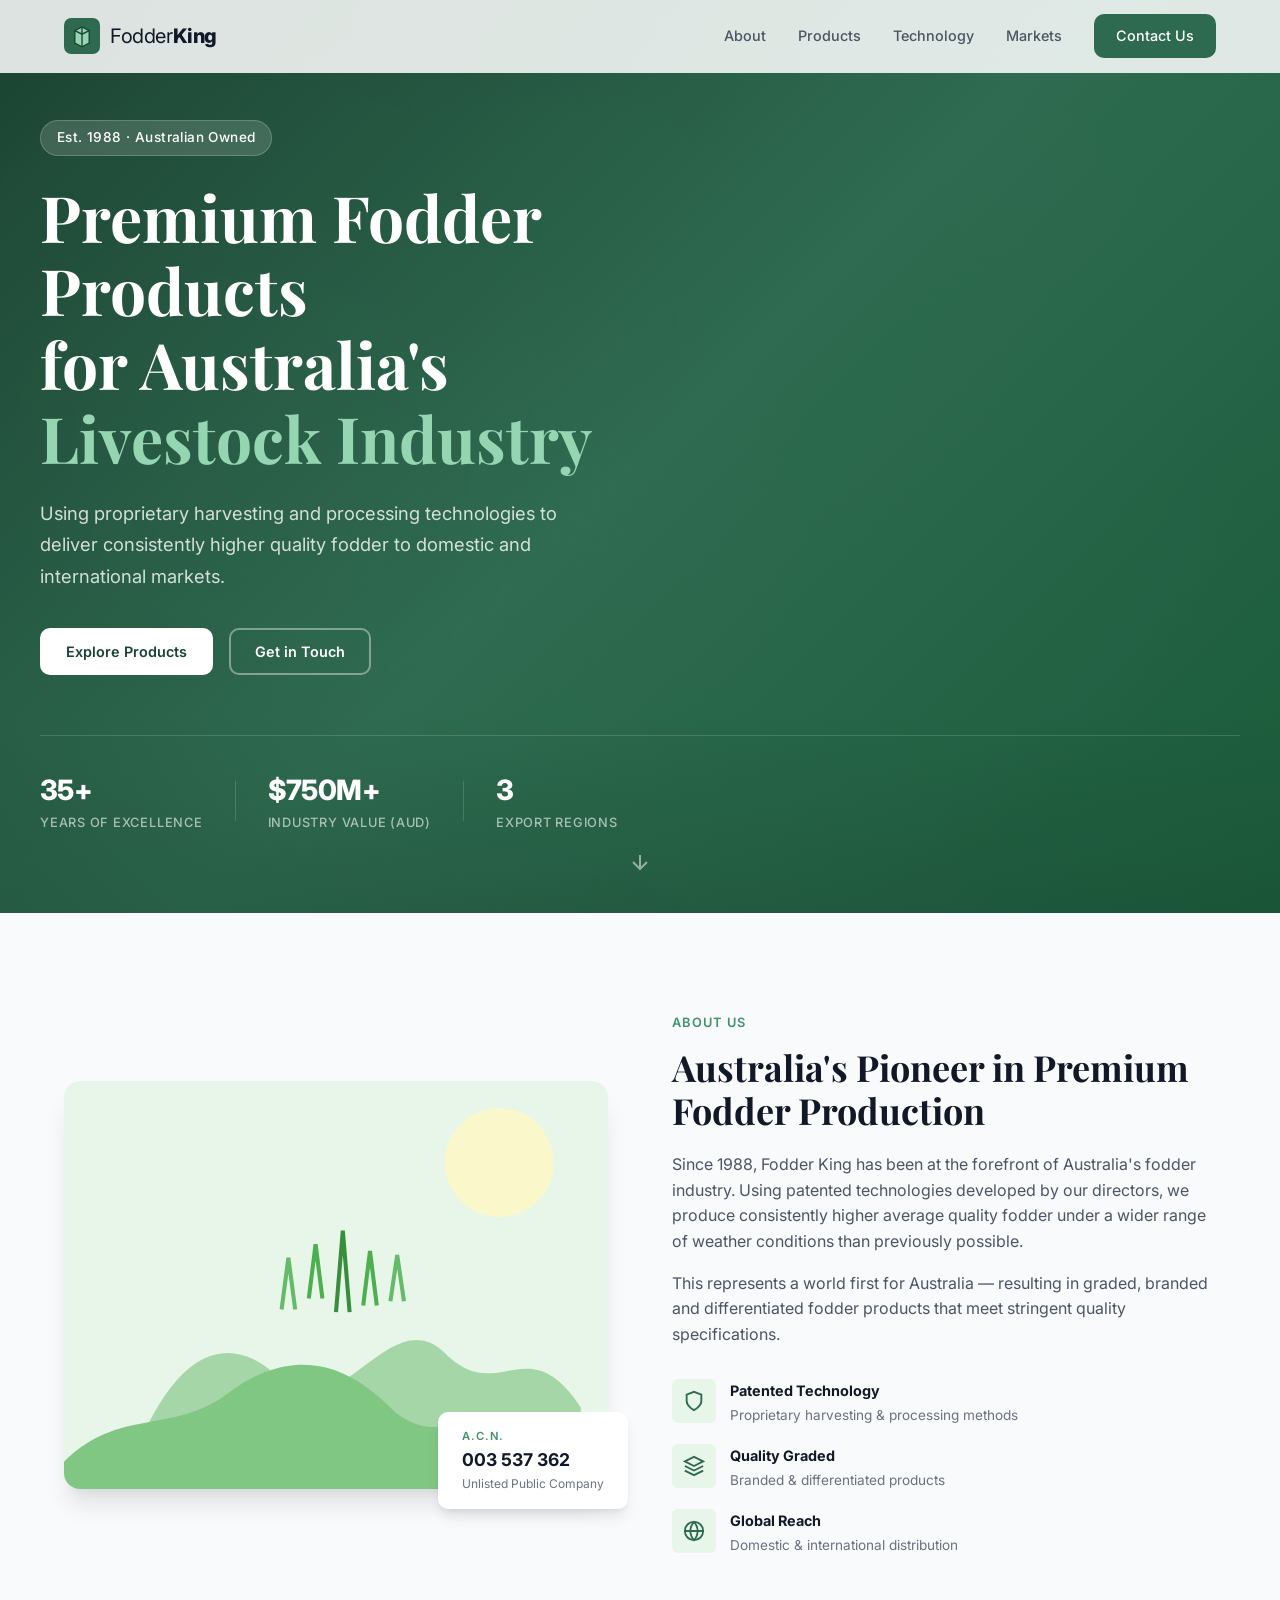
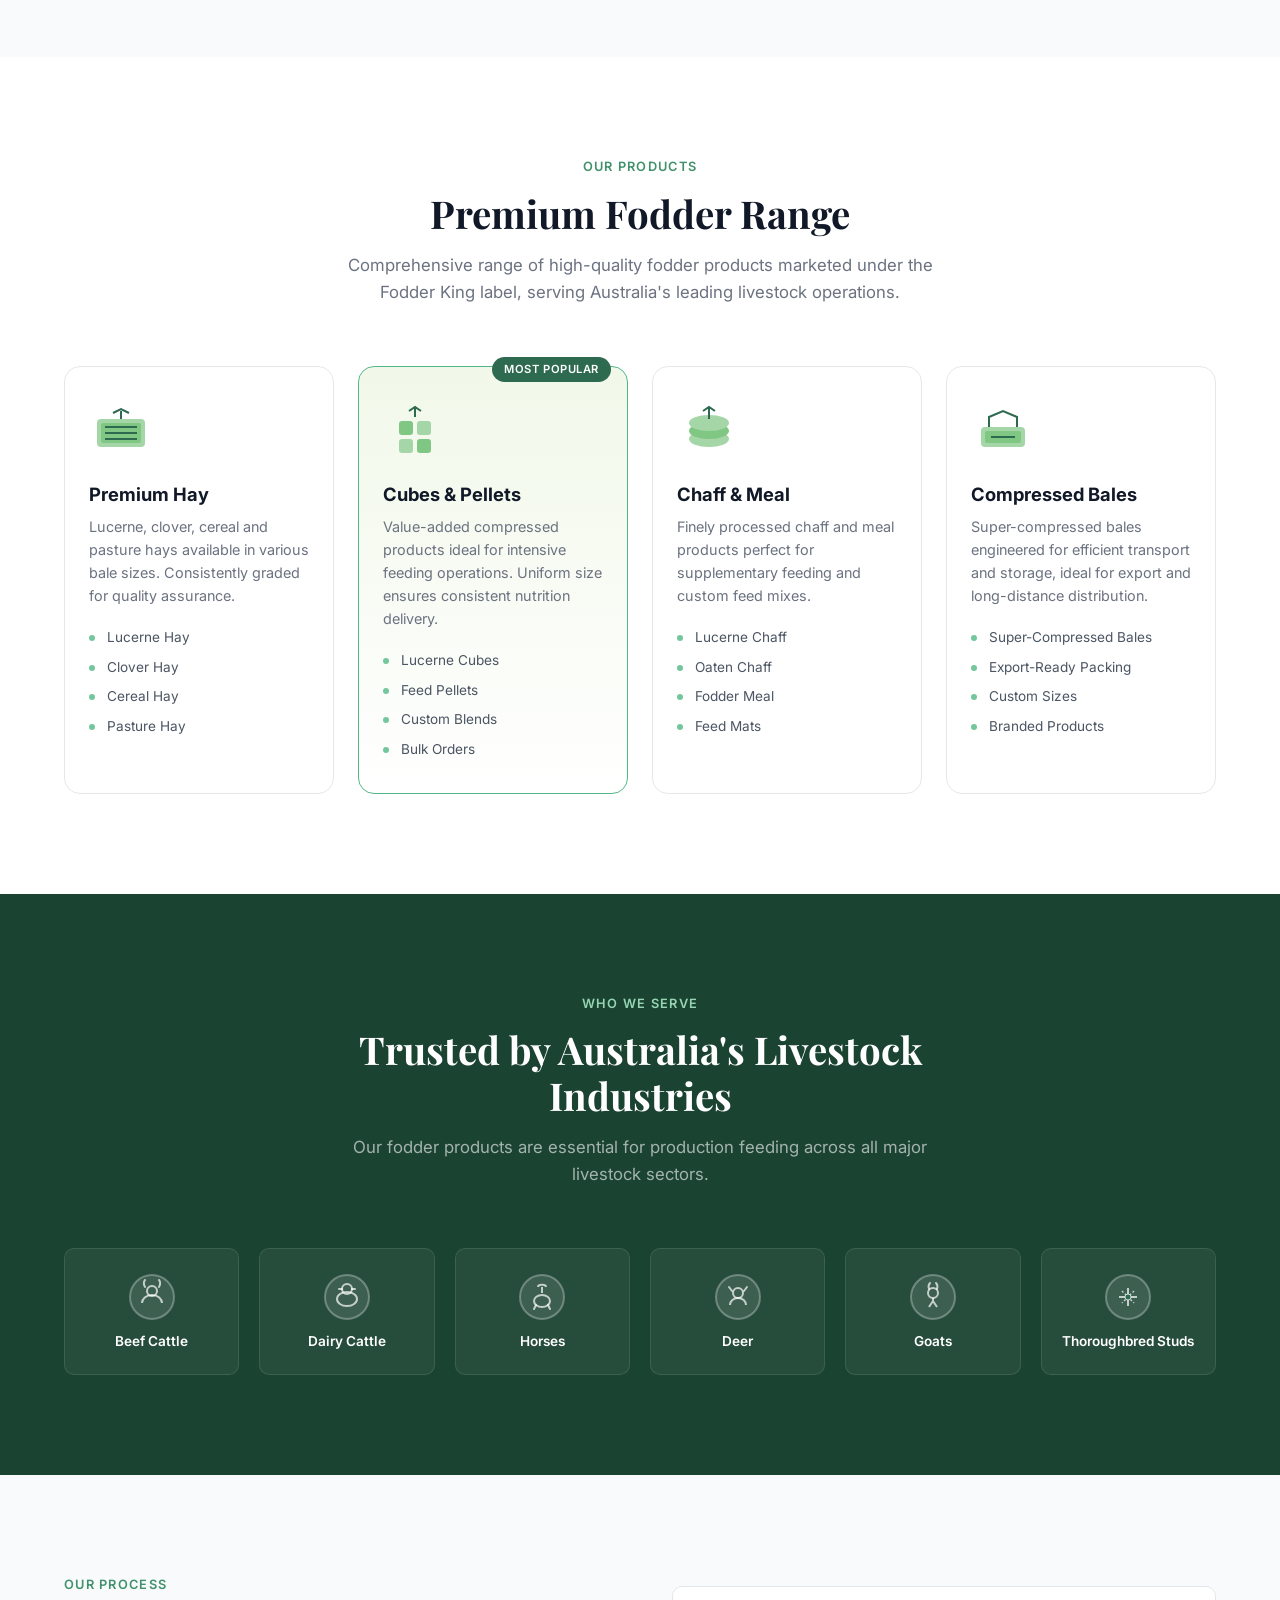
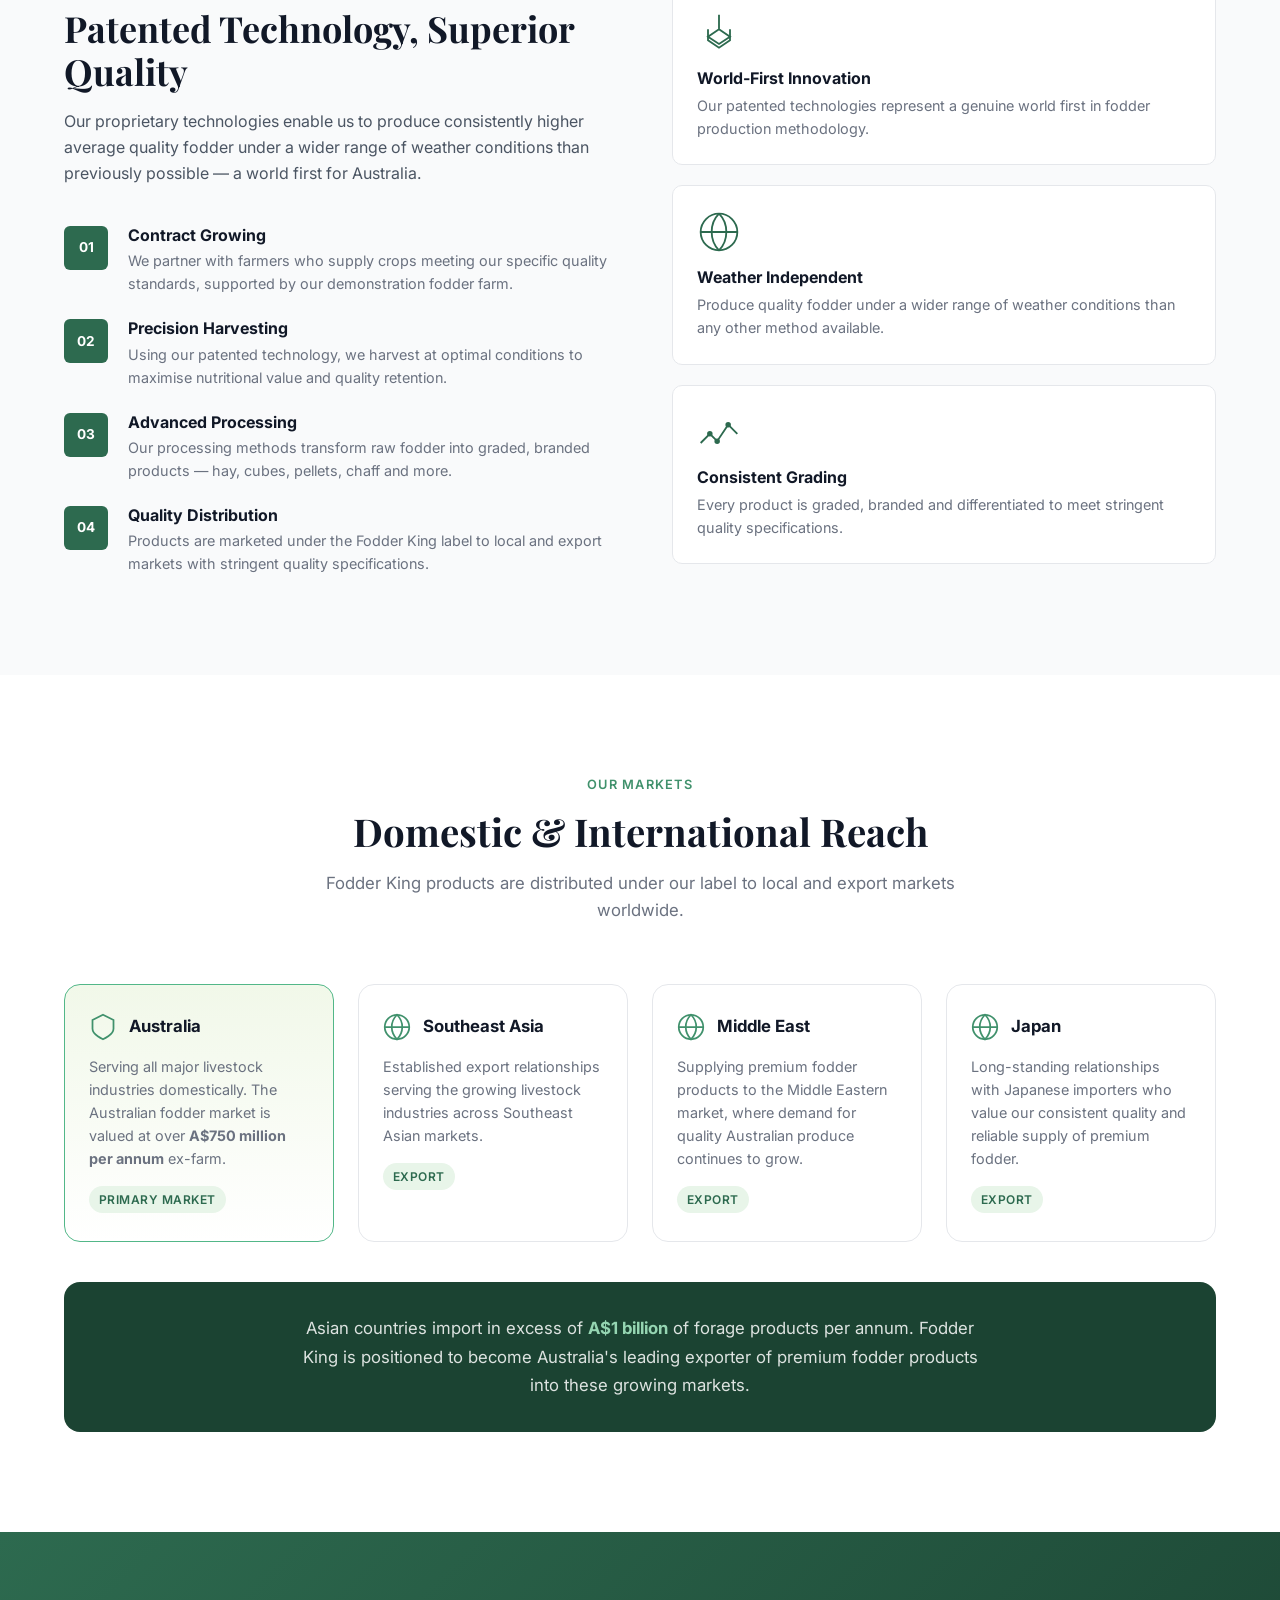
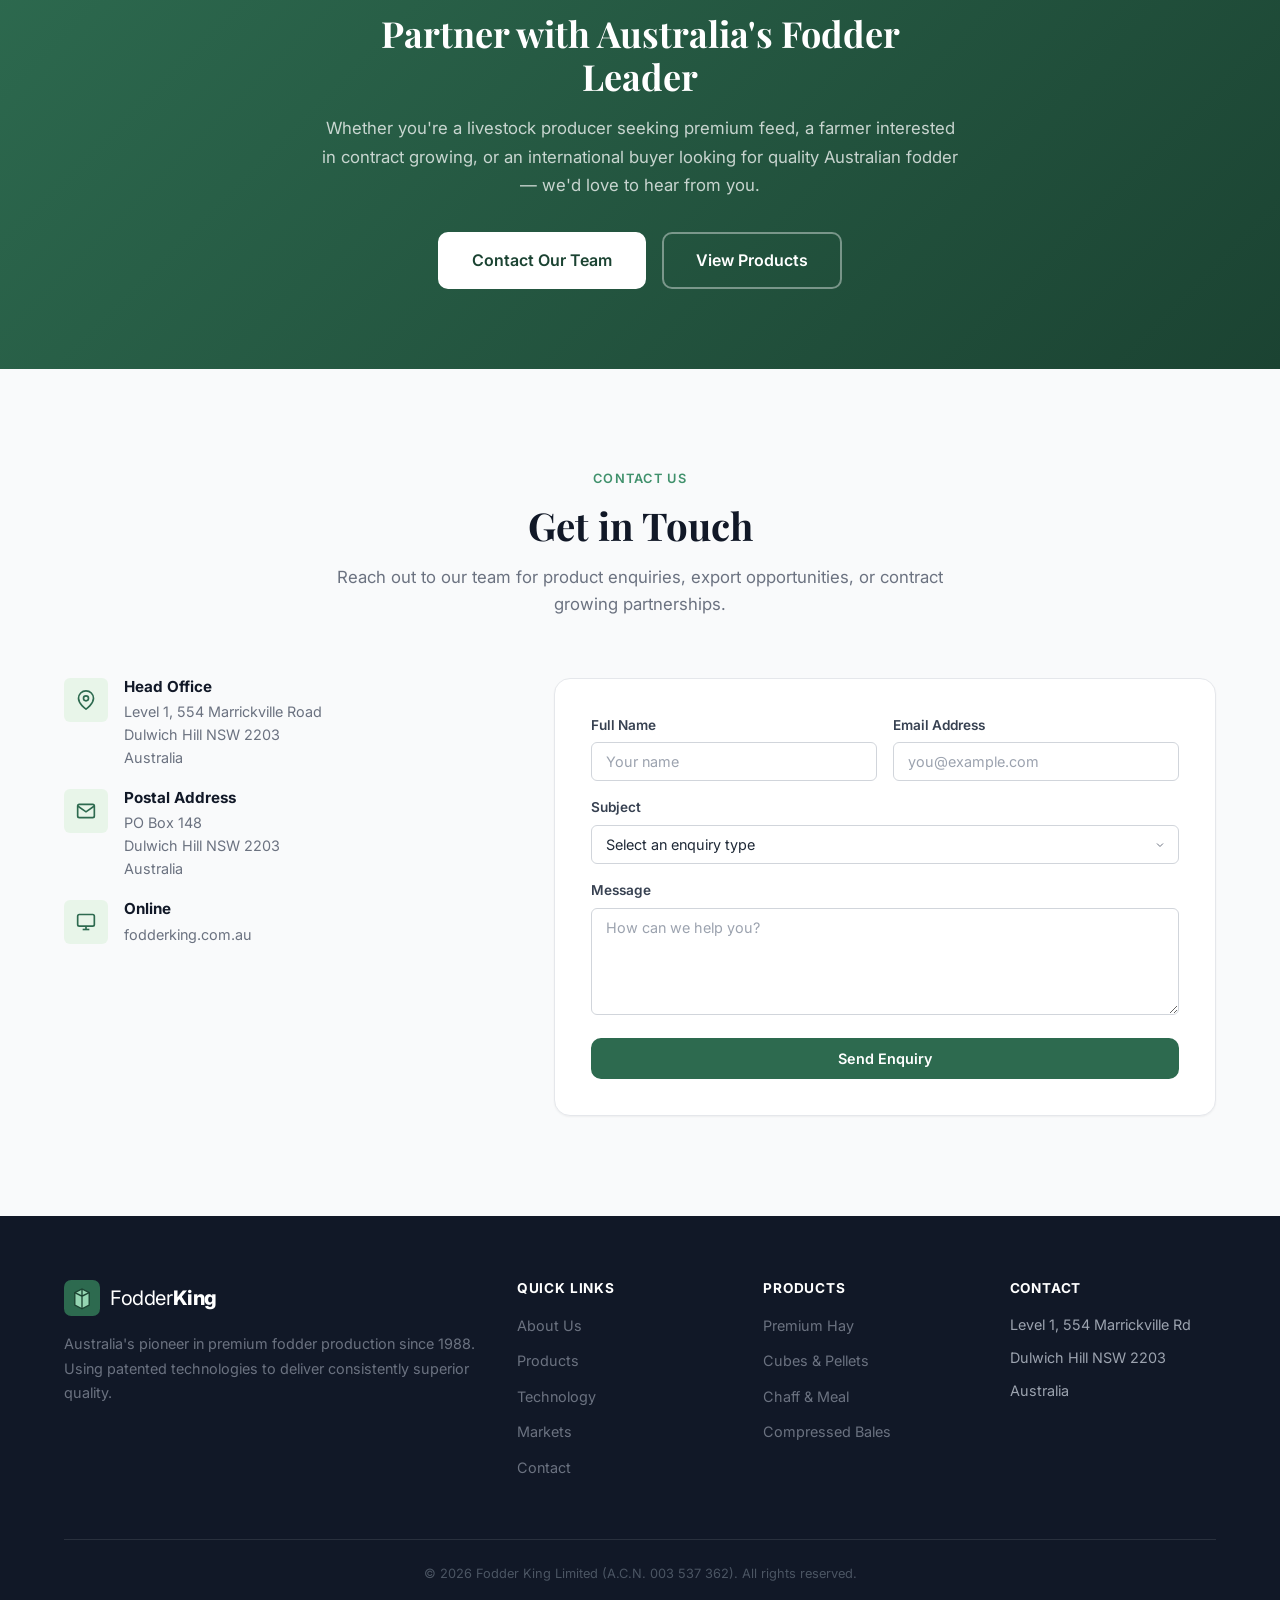
==== index.html @ fe780571 "Add fluid particles background animation Converts React-based Perlin noise particle animation to van" ====
<!DOCTYPE html>
<html lang="en">
<head>
  <meta charset="UTF-8">
  <meta name="viewport" content="width=device-width, initial-scale=1.0">
  <meta name="description" content="Fodder King — Australia's leading producer of premium fodder products for the livestock industry. High-quality hay, cubes, pellets and chaff.">
  <title>Fodder King — Premium Australian Fodder Products</title>
  <link rel="preconnect" href="https://fonts.googleapis.com">
  <link rel="preconnect" href="https://fonts.gstatic.com" crossorigin>
  <link href="https://fonts.googleapis.com/css2?family=Inter:wght@400;500;600;700;800&family=Playfair+Display:wght@700&display=swap" rel="stylesheet">
  <link rel="stylesheet" href="styles.css">
</head>
<body>
  <!-- Fluid Particles Background -->
  <canvas id="particleCanvas"></canvas>

  <!-- Navigation -->
  <nav class="navbar" id="navbar">
    <div class="container nav-container">
      <a href="#" class="logo">
        <svg class="logo-icon" viewBox="0 0 40 40" fill="none" xmlns="http://www.w3.org/2000/svg">
          <rect width="40" height="40" rx="8" fill="#2D6A4F"/>
          <path d="M12 28V14l8-4 8 4v14l-8 4-8-4z" fill="#95D5B2" stroke="#1B4332" stroke-width="1.5"/>
          <path d="M20 10v22M12 14l8 4 8-4" stroke="#1B4332" stroke-width="1.5"/>
        </svg>
        <span>Fodder<strong>King</strong></span>
      </a>
      <button class="nav-toggle" id="navToggle" aria-label="Toggle navigation">
        <span></span><span></span><span></span>
      </button>
      <ul class="nav-links" id="navLinks">
        <li><a href="#about">About</a></li>
        <li><a href="#products">Products</a></li>
        <li><a href="#technology">Technology</a></li>
        <li><a href="#markets">Markets</a></li>
        <li><a href="#contact" class="btn btn-nav">Contact Us</a></li>
      </ul>
    </div>
  </nav>

  <!-- Hero Section -->
  <header class="hero" id="hero">
    <div class="hero-bg"></div>
    <div class="container hero-content">
      <div class="hero-badge">Est. 1988 · Australian Owned</div>
      <h1>Premium Fodder Products<br>for Australia's<br><span class="highlight">Livestock Industry</span></h1>
      <p class="hero-subtitle">Using proprietary harvesting and processing technologies to deliver consistently higher quality fodder to domestic and international markets.</p>
      <div class="hero-actions">
        <a href="#products" class="btn btn-primary">Explore Products</a>
        <a href="#contact" class="btn btn-outline">Get in Touch</a>
      </div>
      <div class="hero-stats">
        <div class="stat">
          <span class="stat-value">35+</span>
          <span class="stat-label">Years of Excellence</span>
        </div>
        <div class="stat-divider"></div>
        <div class="stat">
          <span class="stat-value">$750M+</span>
          <span class="stat-label">Industry Value (AUD)</span>
        </div>
        <div class="stat-divider"></div>
        <div class="stat">
          <span class="stat-value">3</span>
          <span class="stat-label">Export Regions</span>
        </div>
      </div>
    </div>
    <div class="hero-scroll">
      <a href="#about" aria-label="Scroll down">
        <svg width="24" height="24" viewBox="0 0 24 24" fill="none" stroke="currentColor" stroke-width="2"><path d="M12 5v14M5 12l7 7 7-7"/></svg>
      </a>
    </div>
  </header>

  <!-- About Section -->
  <section class="section section-about" id="about">
    <div class="container">
      <div class="section-grid about-grid">
        <div class="about-image">
          <div class="about-image-placeholder">
            <svg viewBox="0 0 400 300" fill="none" xmlns="http://www.w3.org/2000/svg">
              <rect width="400" height="300" fill="#E8F5E9"/>
              <path d="M50 280 C80 200, 120 180, 160 220 S240 160, 280 200 S340 180, 380 240 L380 280Z" fill="#A5D6A7"/>
              <path d="M0 280 C40 240, 80 260, 120 230 S200 200, 240 240 S320 220, 400 260 L400 300 L0 300Z" fill="#81C784"/>
              <circle cx="320" cy="60" r="40" fill="#FFF9C4" opacity="0.8"/>
              <path d="M180 160 L185 120 L190 160" stroke="#4CAF50" stroke-width="3"/>
              <path d="M200 170 L205 110 L210 170" stroke="#388E3C" stroke-width="3"/>
              <path d="M220 165 L225 125 L230 165" stroke="#4CAF50" stroke-width="3"/>
              <path d="M160 168 L165 130 L170 168" stroke="#66BB6A" stroke-width="3"/>
              <path d="M240 162 L245 128 L250 162" stroke="#66BB6A" stroke-width="3"/>
            </svg>
          </div>
          <div class="about-accent-box">
            <span class="accent-number">A.C.N.</span>
            <span class="accent-text">003 537 362</span>
            <span class="accent-sub">Unlisted Public Company</span>
          </div>
        </div>
        <div class="about-content">
          <div class="section-label">About Us</div>
          <h2>Australia's Pioneer in Premium Fodder Production</h2>
          <p>Since 1988, Fodder King has been at the forefront of Australia's fodder industry. Using patented technologies developed by our directors, we produce consistently higher average quality fodder under a wider range of weather conditions than previously possible.</p>
          <p>This represents a world first for Australia — resulting in graded, branded and differentiated fodder products that meet stringent quality specifications.</p>
          <div class="about-features">
            <div class="feature">
              <div class="feature-icon">
                <svg viewBox="0 0 24 24" fill="none" stroke="currentColor" stroke-width="2"><path d="M12 22s8-4 8-10V5l-8-3-8 3v7c0 6 8 10 8 10z"/></svg>
              </div>
              <div>
                <strong>Patented Technology</strong>
                <span>Proprietary harvesting & processing methods</span>
              </div>
            </div>
            <div class="feature">
              <div class="feature-icon">
                <svg viewBox="0 0 24 24" fill="none" stroke="currentColor" stroke-width="2"><path d="M12 2L2 7l10 5 10-5-10-5zM2 17l10 5 10-5M2 12l10 5 10-5"/></svg>
              </div>
              <div>
                <strong>Quality Graded</strong>
                <span>Branded & differentiated products</span>
              </div>
            </div>
            <div class="feature">
              <div class="feature-icon">
                <svg viewBox="0 0 24 24" fill="none" stroke="currentColor" stroke-width="2"><circle cx="12" cy="12" r="10"/><path d="M2 12h20M12 2a15.3 15.3 0 0 1 4 10 15.3 15.3 0 0 1-4 10 15.3 15.3 0 0 1-4-10 15.3 15.3 0 0 1 4-10z"/></svg>
              </div>
              <div>
                <strong>Global Reach</strong>
                <span>Domestic & international distribution</span>
              </div>
            </div>
          </div>
        </div>
      </div>
    </div>
  </section>

  <!-- Products Section -->
  <section class="section section-products" id="products">
    <div class="container">
      <div class="section-header">
        <div class="section-label">Our Products</div>
        <h2>Premium Fodder Range</h2>
        <p>Comprehensive range of high-quality fodder products marketed under the Fodder King label, serving Australia's leading livestock operations.</p>
      </div>
      <div class="products-grid">
        <div class="product-card">
          <div class="product-icon">
            <svg viewBox="0 0 64 64" fill="none" xmlns="http://www.w3.org/2000/svg">
              <rect x="8" y="20" width="48" height="28" rx="4" fill="#A5D6A7"/>
              <rect x="12" y="24" width="40" height="20" rx="2" fill="#81C784"/>
              <path d="M16 28h32M16 34h32M16 40h32" stroke="#2D6A4F" stroke-width="2"/>
              <path d="M32 12v8M24 14l8-4 8 4" stroke="#2D6A4F" stroke-width="2"/>
            </svg>
          </div>
          <h3>Premium Hay</h3>
          <p>Lucerne, clover, cereal and pasture hays available in various bale sizes. Consistently graded for quality assurance.</p>
          <ul class="product-list">
            <li>Lucerne Hay</li>
            <li>Clover Hay</li>
            <li>Cereal Hay</li>
            <li>Pasture Hay</li>
          </ul>
        </div>
        <div class="product-card featured">
          <div class="product-badge">Most Popular</div>
          <div class="product-icon">
            <svg viewBox="0 0 64 64" fill="none" xmlns="http://www.w3.org/2000/svg">
              <rect x="16" y="22" width="14" height="14" rx="3" fill="#81C784"/>
              <rect x="34" y="22" width="14" height="14" rx="3" fill="#A5D6A7"/>
              <rect x="16" y="40" width="14" height="14" rx="3" fill="#A5D6A7"/>
              <rect x="34" y="40" width="14" height="14" rx="3" fill="#81C784"/>
              <path d="M32 8v10M26 12l6-4 6 4" stroke="#2D6A4F" stroke-width="2"/>
            </svg>
          </div>
          <h3>Cubes &amp; Pellets</h3>
          <p>Value-added compressed products ideal for intensive feeding operations. Uniform size ensures consistent nutrition delivery.</p>
          <ul class="product-list">
            <li>Lucerne Cubes</li>
            <li>Feed Pellets</li>
            <li>Custom Blends</li>
            <li>Bulk Orders</li>
          </ul>
        </div>
        <div class="product-card">
          <div class="product-icon">
            <svg viewBox="0 0 64 64" fill="none" xmlns="http://www.w3.org/2000/svg">
              <ellipse cx="32" cy="40" rx="20" ry="8" fill="#A5D6A7"/>
              <ellipse cx="32" cy="32" rx="20" ry="8" fill="#81C784"/>
              <ellipse cx="32" cy="24" rx="20" ry="8" fill="#A5D6A7"/>
              <path d="M32 8v12M26 12l6-4 6 4" stroke="#2D6A4F" stroke-width="2"/>
            </svg>
          </div>
          <h3>Chaff &amp; Meal</h3>
          <p>Finely processed chaff and meal products perfect for supplementary feeding and custom feed mixes.</p>
          <ul class="product-list">
            <li>Lucerne Chaff</li>
            <li>Oaten Chaff</li>
            <li>Fodder Meal</li>
            <li>Feed Mats</li>
          </ul>
        </div>
        <div class="product-card">
          <div class="product-icon">
            <svg viewBox="0 0 64 64" fill="none" xmlns="http://www.w3.org/2000/svg">
              <rect x="10" y="28" width="44" height="20" rx="4" fill="#A5D6A7"/>
              <rect x="14" y="32" width="36" height="12" rx="2" fill="#81C784"/>
              <path d="M20 38h24" stroke="#2D6A4F" stroke-width="2"/>
              <path d="M18 28V18l14-6 14 6v10" stroke="#2D6A4F" stroke-width="2"/>
            </svg>
          </div>
          <h3>Compressed Bales</h3>
          <p>Super-compressed bales engineered for efficient transport and storage, ideal for export and long-distance distribution.</p>
          <ul class="product-list">
            <li>Super-Compressed Bales</li>
            <li>Export-Ready Packing</li>
            <li>Custom Sizes</li>
            <li>Branded Products</li>
          </ul>
        </div>
      </div>
    </div>
  </section>

  <!-- Livestock Section -->
  <section class="section section-livestock">
    <div class="container">
      <div class="section-header">
        <div class="section-label">Who We Serve</div>
        <h2>Trusted by Australia's Livestock Industries</h2>
        <p>Our fodder products are essential for production feeding across all major livestock sectors.</p>
      </div>
      <div class="livestock-grid">
        <div class="livestock-card">
          <div class="livestock-icon">
            <svg viewBox="0 0 48 48" fill="none" xmlns="http://www.w3.org/2000/svg">
              <circle cx="24" cy="24" r="22" fill="#F1F8E9" stroke="#2D6A4F" stroke-width="2"/>
              <path d="M14 30c0-4 4-8 10-8s10 4 10 8" stroke="#2D6A4F" stroke-width="2"/>
              <circle cx="24" cy="18" r="5" stroke="#2D6A4F" stroke-width="2"/>
              <path d="M17 14c-2-3-1-6 0-7M31 14c2-3 1-6 0-7" stroke="#2D6A4F" stroke-width="2" stroke-linecap="round"/>
            </svg>
          </div>
          <h4>Beef Cattle</h4>
        </div>
        <div class="livestock-card">
          <div class="livestock-icon">
            <svg viewBox="0 0 48 48" fill="none" xmlns="http://www.w3.org/2000/svg">
              <circle cx="24" cy="24" r="22" fill="#F1F8E9" stroke="#2D6A4F" stroke-width="2"/>
              <ellipse cx="24" cy="26" rx="10" ry="7" stroke="#2D6A4F" stroke-width="2"/>
              <circle cx="24" cy="16" r="5" stroke="#2D6A4F" stroke-width="2"/>
              <path d="M19 16h-3M29 16h3" stroke="#2D6A4F" stroke-width="2" stroke-linecap="round"/>
            </svg>
          </div>
          <h4>Dairy Cattle</h4>
        </div>
        <div class="livestock-card">
          <div class="livestock-icon">
            <svg viewBox="0 0 48 48" fill="none" xmlns="http://www.w3.org/2000/svg">
              <circle cx="24" cy="24" r="22" fill="#F1F8E9" stroke="#2D6A4F" stroke-width="2"/>
              <path d="M24 14v6M20 14c0-3 8-3 8 0" stroke="#2D6A4F" stroke-width="2"/>
              <ellipse cx="24" cy="28" rx="8" ry="6" stroke="#2D6A4F" stroke-width="2"/>
              <path d="M18 32l-2 4M30 32l2 4" stroke="#2D6A4F" stroke-width="2" stroke-linecap="round"/>
            </svg>
          </div>
          <h4>Horses</h4>
        </div>
        <div class="livestock-card">
          <div class="livestock-icon">
            <svg viewBox="0 0 48 48" fill="none" xmlns="http://www.w3.org/2000/svg">
              <circle cx="24" cy="24" r="22" fill="#F1F8E9" stroke="#2D6A4F" stroke-width="2"/>
              <circle cx="24" cy="20" r="5" stroke="#2D6A4F" stroke-width="2"/>
              <path d="M18 18l-3-4M30 18l3-4" stroke="#2D6A4F" stroke-width="2" stroke-linecap="round"/>
              <path d="M16 32c0-4 3.5-7 8-7s8 3 8 7" stroke="#2D6A4F" stroke-width="2"/>
            </svg>
          </div>
          <h4>Deer</h4>
        </div>
        <div class="livestock-card">
          <div class="livestock-icon">
            <svg viewBox="0 0 48 48" fill="none" xmlns="http://www.w3.org/2000/svg">
              <circle cx="24" cy="24" r="22" fill="#F1F8E9" stroke="#2D6A4F" stroke-width="2"/>
              <circle cx="24" cy="20" r="5" stroke="#2D6A4F" stroke-width="2"/>
              <path d="M20 16c-1-3 0-5 1-6M28 16c1-3 0-5-1-6" stroke="#2D6A4F" stroke-width="2" stroke-linecap="round"/>
              <path d="M24 25v3M20 34l4-6 4 6" stroke="#2D6A4F" stroke-width="2"/>
            </svg>
          </div>
          <h4>Goats</h4>
        </div>
        <div class="livestock-card">
          <div class="livestock-icon">
            <svg viewBox="0 0 48 48" fill="none" xmlns="http://www.w3.org/2000/svg">
              <circle cx="24" cy="24" r="22" fill="#F1F8E9" stroke="#2D6A4F" stroke-width="2"/>
              <path d="M15 24h18M24 15v18" stroke="#2D6A4F" stroke-width="2"/>
              <path d="M18 18l12 12M30 18L18 30" stroke="#2D6A4F" stroke-width="1.5" stroke-dasharray="2 2"/>
              <circle cx="24" cy="24" r="3" fill="#2D6A4F"/>
            </svg>
          </div>
          <h4>Thoroughbred Studs</h4>
        </div>
      </div>
    </div>
  </section>

  <!-- Technology Section -->
  <section class="section section-tech" id="technology">
    <div class="container">
      <div class="section-grid tech-grid">
        <div class="tech-content">
          <div class="section-label">Our Process</div>
          <h2>Patented Technology, Superior Quality</h2>
          <p>Our proprietary technologies enable us to produce consistently higher average quality fodder under a wider range of weather conditions than previously possible — a world first for Australia.</p>
          <div class="process-steps">
            <div class="process-step">
              <div class="step-number">01</div>
              <div class="step-content">
                <h4>Contract Growing</h4>
                <p>We partner with farmers who supply crops meeting our specific quality standards, supported by our demonstration fodder farm.</p>
              </div>
            </div>
            <div class="process-step">
              <div class="step-number">02</div>
              <div class="step-content">
                <h4>Precision Harvesting</h4>
                <p>Using our patented technology, we harvest at optimal conditions to maximise nutritional value and quality retention.</p>
              </div>
            </div>
            <div class="process-step">
              <div class="step-number">03</div>
              <div class="step-content">
                <h4>Advanced Processing</h4>
                <p>Our processing methods transform raw fodder into graded, branded products — hay, cubes, pellets, chaff and more.</p>
              </div>
            </div>
            <div class="process-step">
              <div class="step-number">04</div>
              <div class="step-content">
                <h4>Quality Distribution</h4>
                <p>Products are marketed under the Fodder King label to local and export markets with stringent quality specifications.</p>
              </div>
            </div>
          </div>
        </div>
        <div class="tech-visual">
          <div class="tech-card">
            <div class="tech-card-icon">
              <svg viewBox="0 0 48 48" fill="none" stroke="#2D6A4F" stroke-width="2">
                <path d="M24 4v16l12 8-12 8-12-8 12-8"/>
                <path d="M12 20v12l12 8 12-8V20"/>
              </svg>
            </div>
            <h4>World-First Innovation</h4>
            <p>Our patented technologies represent a genuine world first in fodder production methodology.</p>
          </div>
          <div class="tech-card">
            <div class="tech-card-icon">
              <svg viewBox="0 0 48 48" fill="none" stroke="#2D6A4F" stroke-width="2">
                <path d="M24 4a20 20 0 0 1 0 40 20 20 0 0 1 0-40"/>
                <path d="M24 4c5 5 8 12 8 20s-3 15-8 20"/>
                <path d="M24 4c-5 5-8 12-8 20s3 15 8 20"/>
                <path d="M4 24h40"/>
              </svg>
            </div>
            <h4>Weather Independent</h4>
            <p>Produce quality fodder under a wider range of weather conditions than any other method available.</p>
          </div>
          <div class="tech-card">
            <div class="tech-card-icon">
              <svg viewBox="0 0 48 48" fill="none" stroke="#2D6A4F" stroke-width="2">
                <path d="M4 36l10-10 8 8L34 16l10 10"/>
                <circle cx="14" cy="26" r="2" fill="#2D6A4F"/>
                <circle cx="22" cy="34" r="2" fill="#2D6A4F"/>
                <circle cx="34" cy="16" r="2" fill="#2D6A4F"/>
              </svg>
            </div>
            <h4>Consistent Grading</h4>
            <p>Every product is graded, branded and differentiated to meet stringent quality specifications.</p>
          </div>
        </div>
      </div>
    </div>
  </section>

  <!-- Markets Section -->
  <section class="section section-markets" id="markets">
    <div class="container">
      <div class="section-header">
        <div class="section-label">Our Markets</div>
        <h2>Domestic &amp; International Reach</h2>
        <p>Fodder King products are distributed under our label to local and export markets worldwide.</p>
      </div>
      <div class="markets-grid">
        <div class="market-card market-domestic">
          <div class="market-header">
            <svg viewBox="0 0 32 32" fill="none" stroke="currentColor" stroke-width="2"><path d="M16 2l12 6v10c0 7-12 12-12 12S4 25 4 18V8l12-6z"/></svg>
            <h3>Australia</h3>
          </div>
          <p>Serving all major livestock industries domestically. The Australian fodder market is valued at over <strong>A$750 million per annum</strong> ex-farm.</p>
          <div class="market-tag">Primary Market</div>
        </div>
        <div class="market-card">
          <div class="market-header">
            <svg viewBox="0 0 32 32" fill="none" stroke="currentColor" stroke-width="2"><circle cx="16" cy="16" r="14"/><path d="M2 16h28M16 2c4 4 6 8 6 14s-2 10-6 14c-4-4-6-8-6-14S12 6 16 2z"/></svg>
            <h3>Southeast Asia</h3>
          </div>
          <p>Established export relationships serving the growing livestock industries across Southeast Asian markets.</p>
          <div class="market-tag">Export</div>
        </div>
        <div class="market-card">
          <div class="market-header">
            <svg viewBox="0 0 32 32" fill="none" stroke="currentColor" stroke-width="2"><circle cx="16" cy="16" r="14"/><path d="M2 16h28M16 2c4 4 6 8 6 14s-2 10-6 14c-4-4-6-8-6-14S12 6 16 2z"/></svg>
            <h3>Middle East</h3>
          </div>
          <p>Supplying premium fodder products to the Middle Eastern market, where demand for quality Australian produce continues to grow.</p>
          <div class="market-tag">Export</div>
        </div>
        <div class="market-card">
          <div class="market-header">
            <svg viewBox="0 0 32 32" fill="none" stroke="currentColor" stroke-width="2"><circle cx="16" cy="16" r="14"/><path d="M2 16h28M16 2c4 4 6 8 6 14s-2 10-6 14c-4-4-6-8-6-14S12 6 16 2z"/></svg>
            <h3>Japan</h3>
          </div>
          <p>Long-standing relationships with Japanese importers who value our consistent quality and reliable supply of premium fodder.</p>
          <div class="market-tag">Export</div>
        </div>
      </div>
      <div class="markets-callout">
        <p>Asian countries import in excess of <strong>A$1 billion</strong> of forage products per annum. Fodder King is positioned to become Australia's leading exporter of premium fodder products into these growing markets.</p>
      </div>
    </div>
  </section>

  <!-- CTA Section -->
  <section class="section section-cta">
    <div class="container">
      <div class="cta-content">
        <h2>Partner with Australia's Fodder Leader</h2>
        <p>Whether you're a livestock producer seeking premium feed, a farmer interested in contract growing, or an international buyer looking for quality Australian fodder — we'd love to hear from you.</p>
        <div class="cta-actions">
          <a href="#contact" class="btn btn-primary btn-lg">Contact Our Team</a>
          <a href="#products" class="btn btn-outline btn-lg">View Products</a>
        </div>
      </div>
    </div>
  </section>

  <!-- Contact Section -->
  <section class="section section-contact" id="contact">
    <div class="container">
      <div class="section-header">
        <div class="section-label">Contact Us</div>
        <h2>Get in Touch</h2>
        <p>Reach out to our team for product enquiries, export opportunities, or contract growing partnerships.</p>
      </div>
      <div class="contact-grid">
        <div class="contact-info">
          <div class="contact-card">
            <div class="contact-icon">
              <svg viewBox="0 0 24 24" fill="none" stroke="currentColor" stroke-width="2"><path d="M21 10c0 7-9 13-9 13s-9-6-9-13a9 9 0 0 1 18 0z"/><circle cx="12" cy="10" r="3"/></svg>
            </div>
            <div>
              <h4>Head Office</h4>
              <p>Level 1, 554 Marrickville Road<br>Dulwich Hill NSW 2203<br>Australia</p>
            </div>
          </div>
          <div class="contact-card">
            <div class="contact-icon">
              <svg viewBox="0 0 24 24" fill="none" stroke="currentColor" stroke-width="2"><path d="M4 4h16c1.1 0 2 .9 2 2v12c0 1.1-.9 2-2 2H4c-1.1 0-2-.9-2-2V6c0-1.1.9-2 2-2z"/><polyline points="22,6 12,13 2,6"/></svg>
            </div>
            <div>
              <h4>Postal Address</h4>
              <p>PO Box 148<br>Dulwich Hill NSW 2203<br>Australia</p>
            </div>
          </div>
          <div class="contact-card">
            <div class="contact-icon">
              <svg viewBox="0 0 24 24" fill="none" stroke="currentColor" stroke-width="2"><rect x="2" y="3" width="20" height="14" rx="2" ry="2"/><line x1="8" y1="21" x2="16" y2="21"/><line x1="12" y1="17" x2="12" y2="21"/></svg>
            </div>
            <div>
              <h4>Online</h4>
              <p>fodderking.com.au</p>
            </div>
          </div>
        </div>
        <div class="contact-form-wrapper">
          <form class="contact-form" id="contactForm">
            <div class="form-row">
              <div class="form-group">
                <label for="name">Full Name</label>
                <input type="text" id="name" name="name" required placeholder="Your name">
              </div>
              <div class="form-group">
                <label for="email">Email Address</label>
                <input type="email" id="email" name="email" required placeholder="you@example.com">
              </div>
            </div>
            <div class="form-group">
              <label for="subject">Subject</label>
              <select id="subject" name="subject" required>
                <option value="" disabled selected>Select an enquiry type</option>
                <option value="product">Product Enquiry</option>
                <option value="export">Export Opportunities</option>
                <option value="contract">Contract Growing</option>
                <option value="general">General Enquiry</option>
              </select>
            </div>
            <div class="form-group">
              <label for="message">Message</label>
              <textarea id="message" name="message" rows="5" required placeholder="How can we help you?"></textarea>
            </div>
            <button type="submit" class="btn btn-primary btn-full">Send Enquiry</button>
          </form>
        </div>
      </div>
    </div>
  </section>

  <!-- Footer -->
  <footer class="footer">
    <div class="container">
      <div class="footer-grid">
        <div class="footer-brand">
          <a href="#" class="logo">
            <svg class="logo-icon" viewBox="0 0 40 40" fill="none" xmlns="http://www.w3.org/2000/svg">
              <rect width="40" height="40" rx="8" fill="#2D6A4F"/>
              <path d="M12 28V14l8-4 8 4v14l-8 4-8-4z" fill="#95D5B2" stroke="#1B4332" stroke-width="1.5"/>
              <path d="M20 10v22M12 14l8 4 8-4" stroke="#1B4332" stroke-width="1.5"/>
            </svg>
            <span>Fodder<strong>King</strong></span>
          </a>
          <p>Australia's pioneer in premium fodder production since 1988. Using patented technologies to deliver consistently superior quality.</p>
        </div>
        <div class="footer-links">
          <h4>Quick Links</h4>
          <ul>
            <li><a href="#about">About Us</a></li>
            <li><a href="#products">Products</a></li>
            <li><a href="#technology">Technology</a></li>
            <li><a href="#markets">Markets</a></li>
            <li><a href="#contact">Contact</a></li>
          </ul>
        </div>
        <div class="footer-links">
          <h4>Products</h4>
          <ul>
            <li><a href="#products">Premium Hay</a></li>
            <li><a href="#products">Cubes &amp; Pellets</a></li>
            <li><a href="#products">Chaff &amp; Meal</a></li>
            <li><a href="#products">Compressed Bales</a></li>
          </ul>
        </div>
        <div class="footer-links">
          <h4>Contact</h4>
          <ul>
            <li>Level 1, 554 Marrickville Rd</li>
            <li>Dulwich Hill NSW 2203</li>
            <li>Australia</li>
          </ul>
        </div>
      </div>
      <div class="footer-bottom">
        <p>&copy; 2026 Fodder King Limited (A.C.N. 003 537 362). All rights reserved.</p>
      </div>
    </div>
  </footer>

  <script src="script.js"></script>
</body>
</html>
---- styles.css ----
/* ============================================
   Fodder King — Modern Website Styles
   ============================================ */

/* CSS Custom Properties */
:root {
  --green-900: #1B4332;
  --green-800: #2D6A4F;
  --green-700: #40916C;
  --green-600: #52B788;
  --green-500: #74C69D;
  --green-400: #95D5B2;
  --green-300: #B7E4C7;
  --green-200: #D8F3DC;
  --green-100: #E8F5E9;
  --green-50: #F1F8E9;

  --gold-500: #D4A843;
  --gold-400: #E0BF65;
  --gold-300: #F0D88A;

  --gray-900: #111827;
  --gray-800: #1F2937;
  --gray-700: #374151;
  --gray-600: #4B5563;
  --gray-500: #6B7280;
  --gray-400: #9CA3AF;
  --gray-300: #D1D5DB;
  --gray-200: #E5E7EB;
  --gray-100: #F3F4F6;
  --gray-50: #F9FAFB;

  --white: #FFFFFF;
  --black: #000000;

  --font-sans: 'Inter', -apple-system, BlinkMacSystemFont, 'Segoe UI', sans-serif;
  --font-display: 'Playfair Display', Georgia, serif;

  --shadow-sm: 0 1px 2px rgba(0,0,0,0.05);
  --shadow-md: 0 4px 6px -1px rgba(0,0,0,0.1), 0 2px 4px -1px rgba(0,0,0,0.06);
  --shadow-lg: 0 10px 15px -3px rgba(0,0,0,0.1), 0 4px 6px -2px rgba(0,0,0,0.05);
  --shadow-xl: 0 20px 25px -5px rgba(0,0,0,0.1), 0 10px 10px -5px rgba(0,0,0,0.04);

  --radius-sm: 6px;
  --radius-md: 10px;
  --radius-lg: 16px;
  --radius-xl: 24px;

  --transition: 0.3s cubic-bezier(0.4, 0, 0.2, 1);
}

/* Particle Canvas Background */
#particleCanvas {
  position: fixed;
  top: 0;
  left: 0;
  width: 100%;
  height: 100%;
  z-index: 0;
  pointer-events: none;
}

/* Reset & Base */
*, *::before, *::after {
  margin: 0;
  padding: 0;
  box-sizing: border-box;
}

html {
  scroll-behavior: smooth;
  scroll-padding-top: 80px;
}

body {
  font-family: var(--font-sans);
  font-size: 16px;
  line-height: 1.6;
  color: var(--gray-700);
  background-color: var(--white);
  -webkit-font-smoothing: antialiased;
  -moz-osx-font-smoothing: grayscale;
  position: relative;
  z-index: 1;
}

img {
  max-width: 100%;
  display: block;
}

a {
  color: inherit;
  text-decoration: none;
}

ul {
  list-style: none;
}

h1, h2, h3, h4, h5, h6 {
  color: var(--gray-900);
  line-height: 1.2;
}

/* Container */
.container {
  width: 100%;
  max-width: 1200px;
  margin: 0 auto;
  padding: 0 24px;
}

/* ============================================
   Navigation
   ============================================ */
.navbar {
  position: fixed;
  top: 0;
  left: 0;
  right: 0;
  z-index: 1000;
  background: rgba(255,255,255,0.85);
  backdrop-filter: blur(20px);
  -webkit-backdrop-filter: blur(20px);
  border-bottom: 1px solid transparent;
  transition: var(--transition);
}

.navbar.scrolled {
  background: rgba(255,255,255,0.95);
  border-bottom-color: var(--gray-200);
  box-shadow: var(--shadow-sm);
}

.nav-container {
  display: flex;
  align-items: center;
  justify-content: space-between;
  height: 72px;
}

.logo {
  display: flex;
  align-items: center;
  gap: 10px;
  font-size: 1.25rem;
  color: var(--gray-900);
  letter-spacing: -0.02em;
}

.logo-icon {
  width: 36px;
  height: 36px;
}

.logo strong {
  font-weight: 800;
}

.nav-links {
  display: flex;
  align-items: center;
  gap: 32px;
}

.nav-links a {
  font-size: 0.9rem;
  font-weight: 500;
  color: var(--gray-600);
  transition: color var(--transition);
  position: relative;
}

.nav-links a:not(.btn):hover {
  color: var(--green-800);
}

.nav-links a:not(.btn)::after {
  content: '';
  position: absolute;
  bottom: -4px;
  left: 0;
  width: 0;
  height: 2px;
  background: var(--green-600);
  transition: width var(--transition);
}

.nav-links a:not(.btn):hover::after {
  width: 100%;
}

.nav-toggle {
  display: none;
  flex-direction: column;
  gap: 5px;
  background: none;
  border: none;
  cursor: pointer;
  padding: 4px;
}

.nav-toggle span {
  width: 24px;
  height: 2px;
  background: var(--gray-900);
  border-radius: 2px;
  transition: var(--transition);
}

/* ============================================
   Buttons
   ============================================ */
.btn {
  display: inline-flex;
  align-items: center;
  justify-content: center;
  padding: 10px 24px;
  font-size: 0.9rem;
  font-weight: 600;
  border-radius: var(--radius-md);
  border: 2px solid transparent;
  cursor: pointer;
  transition: all var(--transition);
  font-family: var(--font-sans);
  text-align: center;
}

.btn-primary {
  background: var(--green-800);
  color: var(--white);
  border-color: var(--green-800);
}

.btn-primary:hover {
  background: var(--green-700);
  border-color: var(--green-700);
  transform: translateY(-1px);
  box-shadow: var(--shadow-md);
}

.btn-outline {
  background: transparent;
  color: var(--green-800);
  border-color: var(--green-800);
}

.btn-outline:hover {
  background: var(--green-800);
  color: var(--white);
  transform: translateY(-1px);
}

.btn-nav {
  padding: 8px 20px;
  background: var(--green-800);
  color: var(--white) !important;
  border-radius: var(--radius-md);
}

.btn-nav:hover {
  background: var(--green-700);
}

.btn-nav::after {
  display: none !important;
}

.btn-lg {
  padding: 14px 32px;
  font-size: 1rem;
}

.btn-full {
  width: 100%;
}

/* ============================================
   Hero Section
   ============================================ */
.hero {
  position: relative;
  min-height: 100vh;
  display: flex;
  align-items: center;
  overflow: hidden;
  background: linear-gradient(135deg, var(--green-900) 0%, var(--green-800) 50%, #1a5c3a 100%);
}

.hero-bg {
  position: absolute;
  inset: 0;
  opacity: 0.1;
  background-image:
    radial-gradient(circle at 20% 50%, rgba(255,255,255,0.15) 0%, transparent 50%),
    radial-gradient(circle at 80% 20%, rgba(255,255,255,0.1) 0%, transparent 50%),
    radial-gradient(circle at 60% 80%, rgba(255,255,255,0.08) 0%, transparent 50%);
}

.hero::before {
  content: '';
  position: absolute;
  bottom: 0;
  left: 0;
  right: 0;
  height: 200px;
  background: linear-gradient(to top, rgba(27, 67, 50, 0.3), transparent);
}

.hero-content {
  position: relative;
  padding: 120px 0 80px;
  color: var(--white);
}

.hero-badge {
  display: inline-block;
  padding: 6px 16px;
  background: rgba(255,255,255,0.15);
  border: 1px solid rgba(255,255,255,0.2);
  border-radius: 100px;
  font-size: 0.85rem;
  font-weight: 500;
  letter-spacing: 0.03em;
  margin-bottom: 24px;
  backdrop-filter: blur(10px);
}

.hero h1 {
  font-family: var(--font-display);
  font-size: clamp(2.5rem, 5vw, 4rem);
  font-weight: 700;
  color: var(--white);
  line-height: 1.15;
  margin-bottom: 24px;
  max-width: 700px;
}

.hero h1 .highlight {
  color: var(--green-400);
}

.hero-subtitle {
  font-size: 1.15rem;
  line-height: 1.7;
  color: rgba(255,255,255,0.8);
  max-width: 560px;
  margin-bottom: 36px;
}

.hero-actions {
  display: flex;
  gap: 16px;
  margin-bottom: 60px;
}

.hero .btn-primary {
  background: var(--white);
  color: var(--green-900);
  border-color: var(--white);
}

.hero .btn-primary:hover {
  background: var(--green-100);
  border-color: var(--green-100);
}

.hero .btn-outline {
  color: var(--white);
  border-color: rgba(255,255,255,0.4);
}

.hero .btn-outline:hover {
  background: rgba(255,255,255,0.15);
  border-color: rgba(255,255,255,0.6);
  color: var(--white);
}

.hero-stats {
  display: flex;
  align-items: center;
  gap: 32px;
  padding-top: 32px;
  border-top: 1px solid rgba(255,255,255,0.15);
}

.stat {
  display: flex;
  flex-direction: column;
}

.stat-value {
  font-size: 1.75rem;
  font-weight: 800;
  color: var(--white);
  letter-spacing: -0.02em;
}

.stat-label {
  font-size: 0.8rem;
  color: rgba(255,255,255,0.6);
  font-weight: 500;
  text-transform: uppercase;
  letter-spacing: 0.06em;
}

.stat-divider {
  width: 1px;
  height: 40px;
  background: rgba(255,255,255,0.15);
}

.hero-scroll {
  position: absolute;
  bottom: 32px;
  left: 50%;
  transform: translateX(-50%);
  animation: bounce 2s infinite;
}

.hero-scroll a {
  color: rgba(255,255,255,0.5);
  transition: color var(--transition);
}

.hero-scroll a:hover {
  color: var(--white);
}

@keyframes bounce {
  0%, 100% { transform: translateX(-50%) translateY(0); }
  50% { transform: translateX(-50%) translateY(8px); }
}

/* ============================================
   Sections
   ============================================ */
.section {
  padding: 100px 0;
}

.section-label {
  font-size: 0.8rem;
  font-weight: 600;
  text-transform: uppercase;
  letter-spacing: 0.1em;
  color: var(--green-700);
  margin-bottom: 12px;
}

.section-header {
  text-align: center;
  max-width: 640px;
  margin: 0 auto 60px;
}

.section-header h2 {
  font-family: var(--font-display);
  font-size: clamp(1.75rem, 3vw, 2.5rem);
  margin-bottom: 16px;
}

.section-header p {
  font-size: 1.05rem;
  color: var(--gray-500);
}

.section-grid {
  display: grid;
  grid-template-columns: 1fr 1fr;
  gap: 64px;
  align-items: center;
}

/* ============================================
   About Section
   ============================================ */
.section-about {
  background: var(--gray-50);
}

.about-image {
  position: relative;
}

.about-image-placeholder {
  border-radius: var(--radius-lg);
  overflow: hidden;
  box-shadow: var(--shadow-xl);
}

.about-image-placeholder svg {
  width: 100%;
  height: auto;
  display: block;
}

.about-accent-box {
  position: absolute;
  bottom: -20px;
  right: -20px;
  background: var(--white);
  padding: 16px 24px;
  border-radius: var(--radius-md);
  box-shadow: var(--shadow-lg);
  display: flex;
  flex-direction: column;
}

.accent-number {
  font-size: 0.7rem;
  font-weight: 600;
  text-transform: uppercase;
  letter-spacing: 0.08em;
  color: var(--green-700);
}

.accent-text {
  font-size: 1.1rem;
  font-weight: 700;
  color: var(--gray-900);
}

.accent-sub {
  font-size: 0.75rem;
  color: var(--gray-500);
}

.about-content h2 {
  font-family: var(--font-display);
  font-size: clamp(1.75rem, 3vw, 2.25rem);
  margin-bottom: 20px;
}

.about-content p {
  margin-bottom: 16px;
  color: var(--gray-600);
}

.about-features {
  display: flex;
  flex-direction: column;
  gap: 16px;
  margin-top: 32px;
}

.feature {
  display: flex;
  align-items: flex-start;
  gap: 14px;
}

.feature-icon {
  flex-shrink: 0;
  width: 44px;
  height: 44px;
  background: var(--green-100);
  border-radius: var(--radius-sm);
  display: flex;
  align-items: center;
  justify-content: center;
}

.feature-icon svg {
  width: 22px;
  height: 22px;
  stroke: var(--green-800);
}

.feature strong {
  display: block;
  font-size: 0.9rem;
  color: var(--gray-900);
}

.feature span {
  font-size: 0.85rem;
  color: var(--gray-500);
}

/* ============================================
   Products Section
   ============================================ */
.products-grid {
  display: grid;
  grid-template-columns: repeat(4, 1fr);
  gap: 24px;
}

.product-card {
  position: relative;
  background: var(--white);
  border: 1px solid var(--gray-200);
  border-radius: var(--radius-lg);
  padding: 32px 24px;
  transition: all var(--transition);
}

.product-card:hover {
  border-color: var(--green-300);
  box-shadow: var(--shadow-lg);
  transform: translateY(-4px);
}

.product-card.featured {
  border-color: var(--green-600);
  background: linear-gradient(to bottom, var(--green-50), var(--white));
}

.product-badge {
  position: absolute;
  top: -10px;
  right: 16px;
  background: var(--green-800);
  color: var(--white);
  font-size: 0.7rem;
  font-weight: 600;
  padding: 4px 12px;
  border-radius: 100px;
  text-transform: uppercase;
  letter-spacing: 0.05em;
}

.product-icon {
  width: 64px;
  height: 64px;
  margin-bottom: 20px;
}

.product-icon svg {
  width: 100%;
  height: 100%;
}

.product-card h3 {
  font-size: 1.15rem;
  font-weight: 700;
  margin-bottom: 10px;
}

.product-card p {
  font-size: 0.9rem;
  color: var(--gray-500);
  margin-bottom: 20px;
  line-height: 1.6;
}

.product-list {
  display: flex;
  flex-direction: column;
  gap: 8px;
}

.product-list li {
  font-size: 0.85rem;
  color: var(--gray-600);
  padding-left: 18px;
  position: relative;
}

.product-list li::before {
  content: '';
  position: absolute;
  left: 0;
  top: 8px;
  width: 6px;
  height: 6px;
  border-radius: 50%;
  background: var(--green-500);
}

/* ============================================
   Livestock Section
   ============================================ */
.section-livestock {
  background: var(--green-900);
  color: var(--white);
}

.section-livestock .section-label {
  color: var(--green-400);
}

.section-livestock .section-header h2 {
  color: var(--white);
}

.section-livestock .section-header p {
  color: rgba(255,255,255,0.6);
}

.livestock-grid {
  display: grid;
  grid-template-columns: repeat(6, 1fr);
  gap: 20px;
}

.livestock-card {
  text-align: center;
  padding: 24px 12px;
  border-radius: var(--radius-md);
  background: rgba(255,255,255,0.05);
  border: 1px solid rgba(255,255,255,0.1);
  transition: all var(--transition);
}

.livestock-card:hover {
  background: rgba(255,255,255,0.1);
  border-color: rgba(255,255,255,0.2);
  transform: translateY(-2px);
}

.livestock-icon {
  width: 48px;
  height: 48px;
  margin: 0 auto 12px;
}

.livestock-icon svg {
  width: 100%;
  height: 100%;
}

.livestock-icon svg circle:first-child {
  fill: rgba(255,255,255,0.1);
  stroke: rgba(255,255,255,0.3);
}

.livestock-icon svg path,
.livestock-icon svg circle:not(:first-child),
.livestock-icon svg ellipse,
.livestock-icon svg line {
  stroke: rgba(255,255,255,0.7);
}

.livestock-card h4 {
  font-size: 0.85rem;
  font-weight: 600;
  color: var(--white);
}

/* ============================================
   Technology Section
   ============================================ */
.section-tech {
  background: var(--gray-50);
}

.tech-content h2 {
  font-family: var(--font-display);
  font-size: clamp(1.75rem, 3vw, 2.25rem);
  margin-bottom: 16px;
}

.tech-content > p {
  color: var(--gray-600);
  margin-bottom: 40px;
}

.process-steps {
  display: flex;
  flex-direction: column;
  gap: 24px;
}

.process-step {
  display: flex;
  gap: 20px;
  align-items: flex-start;
}

.step-number {
  flex-shrink: 0;
  width: 44px;
  height: 44px;
  display: flex;
  align-items: center;
  justify-content: center;
  background: var(--green-800);
  color: var(--white);
  border-radius: var(--radius-sm);
  font-size: 0.85rem;
  font-weight: 700;
}

.step-content h4 {
  font-size: 1rem;
  font-weight: 700;
  margin-bottom: 4px;
}

.step-content p {
  font-size: 0.9rem;
  color: var(--gray-500);
}

.tech-visual {
  display: flex;
  flex-direction: column;
  gap: 20px;
}

.tech-card {
  background: var(--white);
  border: 1px solid var(--gray-200);
  border-radius: var(--radius-md);
  padding: 24px;
  transition: all var(--transition);
}

.tech-card:hover {
  border-color: var(--green-300);
  box-shadow: var(--shadow-md);
}

.tech-card-icon {
  width: 44px;
  height: 44px;
  margin-bottom: 14px;
}

.tech-card-icon svg {
  width: 100%;
  height: 100%;
}

.tech-card h4 {
  font-size: 1rem;
  margin-bottom: 6px;
}

.tech-card p {
  font-size: 0.9rem;
  color: var(--gray-500);
}

/* ============================================
   Markets Section
   ============================================ */
.markets-grid {
  display: grid;
  grid-template-columns: repeat(4, 1fr);
  gap: 24px;
  margin-bottom: 40px;
}

.market-card {
  background: var(--white);
  border: 1px solid var(--gray-200);
  border-radius: var(--radius-lg);
  padding: 28px 24px;
  transition: all var(--transition);
}

.market-card:hover {
  border-color: var(--green-300);
  box-shadow: var(--shadow-md);
  transform: translateY(-2px);
}

.market-card.market-domestic {
  border-color: var(--green-600);
  background: linear-gradient(to bottom, var(--green-50), var(--white));
}

.market-header {
  display: flex;
  align-items: center;
  gap: 12px;
  margin-bottom: 14px;
}

.market-header svg {
  width: 28px;
  height: 28px;
  flex-shrink: 0;
  color: var(--green-700);
}

.market-header h3 {
  font-size: 1.05rem;
  font-weight: 700;
}

.market-card p {
  font-size: 0.9rem;
  color: var(--gray-500);
  margin-bottom: 16px;
  line-height: 1.6;
}

.market-tag {
  display: inline-block;
  font-size: 0.75rem;
  font-weight: 600;
  padding: 4px 10px;
  border-radius: 100px;
  background: var(--green-100);
  color: var(--green-800);
  text-transform: uppercase;
  letter-spacing: 0.04em;
}

.markets-callout {
  background: var(--green-900);
  color: var(--white);
  padding: 32px 40px;
  border-radius: var(--radius-lg);
  text-align: center;
}

.markets-callout p {
  font-size: 1.05rem;
  line-height: 1.7;
  color: rgba(255,255,255,0.85);
  max-width: 700px;
  margin: 0 auto;
}

.markets-callout strong {
  color: var(--green-400);
}

/* ============================================
   CTA Section
   ============================================ */
.section-cta {
  background: linear-gradient(135deg, var(--green-800) 0%, var(--green-900) 100%);
  color: var(--white);
  text-align: center;
  padding: 80px 0;
}

.cta-content {
  max-width: 640px;
  margin: 0 auto;
}

.cta-content h2 {
  font-family: var(--font-display);
  font-size: clamp(1.75rem, 3vw, 2.25rem);
  color: var(--white);
  margin-bottom: 16px;
}

.cta-content p {
  font-size: 1.05rem;
  color: rgba(255,255,255,0.75);
  margin-bottom: 32px;
  line-height: 1.7;
}

.cta-actions {
  display: flex;
  gap: 16px;
  justify-content: center;
}

.section-cta .btn-primary {
  background: var(--white);
  color: var(--green-900);
  border-color: var(--white);
}

.section-cta .btn-primary:hover {
  background: var(--green-100);
  border-color: var(--green-100);
}

.section-cta .btn-outline {
  color: var(--white);
  border-color: rgba(255,255,255,0.4);
}

.section-cta .btn-outline:hover {
  background: rgba(255,255,255,0.15);
  border-color: rgba(255,255,255,0.6);
  color: var(--white);
}

/* ============================================
   Contact Section
   ============================================ */
.section-contact {
  background: var(--gray-50);
}

.contact-grid {
  display: grid;
  grid-template-columns: 1fr 1.5fr;
  gap: 48px;
  align-items: start;
}

.contact-info {
  display: flex;
  flex-direction: column;
  gap: 20px;
}

.contact-card {
  display: flex;
  gap: 16px;
  align-items: flex-start;
}

.contact-icon {
  flex-shrink: 0;
  width: 44px;
  height: 44px;
  background: var(--green-100);
  border-radius: var(--radius-sm);
  display: flex;
  align-items: center;
  justify-content: center;
}

.contact-icon svg {
  width: 20px;
  height: 20px;
  stroke: var(--green-800);
}

.contact-card h4 {
  font-size: 0.95rem;
  font-weight: 700;
  margin-bottom: 4px;
}

.contact-card p {
  font-size: 0.9rem;
  color: var(--gray-500);
  line-height: 1.6;
}

.contact-form-wrapper {
  background: var(--white);
  border: 1px solid var(--gray-200);
  border-radius: var(--radius-lg);
  padding: 36px;
  box-shadow: var(--shadow-sm);
}

.form-row {
  display: grid;
  grid-template-columns: 1fr 1fr;
  gap: 16px;
}

.form-group {
  margin-bottom: 16px;
}

.form-group label {
  display: block;
  font-size: 0.85rem;
  font-weight: 600;
  color: var(--gray-700);
  margin-bottom: 6px;
}

.form-group input,
.form-group select,
.form-group textarea {
  width: 100%;
  padding: 10px 14px;
  font-size: 0.9rem;
  font-family: var(--font-sans);
  border: 1px solid var(--gray-300);
  border-radius: var(--radius-sm);
  background: var(--white);
  color: var(--gray-800);
  transition: border-color var(--transition), box-shadow var(--transition);
  outline: none;
}

.form-group input::placeholder,
.form-group textarea::placeholder {
  color: var(--gray-400);
}

.form-group input:focus,
.form-group select:focus,
.form-group textarea:focus {
  border-color: var(--green-600);
  box-shadow: 0 0 0 3px rgba(82, 183, 136, 0.15);
}

.form-group textarea {
  resize: vertical;
  min-height: 100px;
}

.form-group select {
  appearance: none;
  background-image: url("data:image/svg+xml,%3Csvg xmlns='http://www.w3.org/2000/svg' width='12' height='12' viewBox='0 0 24 24' fill='none' stroke='%236B7280' stroke-width='2'%3E%3Cpath d='M6 9l6 6 6-6'/%3E%3C/svg%3E");
  background-repeat: no-repeat;
  background-position: right 12px center;
  padding-right: 36px;
}

/* ============================================
   Footer
   ============================================ */
.footer {
  background: var(--gray-900);
  color: var(--gray-400);
  padding: 64px 0 0;
}

.footer-grid {
  display: grid;
  grid-template-columns: 2fr 1fr 1fr 1fr;
  gap: 40px;
  padding-bottom: 48px;
  border-bottom: 1px solid rgba(255,255,255,0.1);
}

.footer-brand .logo {
  margin-bottom: 16px;
}

.footer-brand .logo span {
  color: var(--white);
}

.footer-brand p {
  font-size: 0.9rem;
  line-height: 1.7;
  color: var(--gray-500);
}

.footer-links h4 {
  font-size: 0.85rem;
  font-weight: 700;
  color: var(--white);
  text-transform: uppercase;
  letter-spacing: 0.06em;
  margin-bottom: 16px;
}

.footer-links li {
  margin-bottom: 10px;
}

.footer-links a {
  font-size: 0.9rem;
  color: var(--gray-500);
  transition: color var(--transition);
}

.footer-links a:hover {
  color: var(--green-400);
}

.footer-links li:not(:has(a)) {
  font-size: 0.9rem;
}

.footer-bottom {
  padding: 24px 0;
  text-align: center;
}

.footer-bottom p {
  font-size: 0.8rem;
  color: var(--gray-600);
}

/* ============================================
   Animations
   ============================================ */
.fade-in {
  opacity: 0;
  transform: translateY(24px);
  transition: opacity 0.6s ease, transform 0.6s ease;
}

.fade-in.visible {
  opacity: 1;
  transform: translateY(0);
}

/* ============================================
   Responsive Design
   ============================================ */

/* Tablet */
@media (max-width: 1024px) {
  .products-grid {
    grid-template-columns: repeat(2, 1fr);
  }

  .markets-grid {
    grid-template-columns: repeat(2, 1fr);
  }

  .livestock-grid {
    grid-template-columns: repeat(3, 1fr);
  }

  .footer-grid {
    grid-template-columns: 2fr 1fr 1fr;
  }

  .footer-grid > *:last-child {
    grid-column: 1 / -1;
  }
}

/* Mobile landscape */
@media (max-width: 768px) {
  .section {
    padding: 64px 0;
  }

  .section-grid {
    grid-template-columns: 1fr;
    gap: 40px;
  }

  .nav-toggle {
    display: flex;
  }

  .nav-links {
    position: fixed;
    top: 72px;
    left: 0;
    right: 0;
    background: var(--white);
    flex-direction: column;
    padding: 24px;
    gap: 16px;
    border-bottom: 1px solid var(--gray-200);
    box-shadow: var(--shadow-lg);
    transform: translateY(-120%);
    transition: transform var(--transition);
  }

  .nav-links.open {
    transform: translateY(0);
  }

  .nav-links a:not(.btn)::after {
    display: none;
  }

  .hero-actions {
    flex-direction: column;
  }

  .hero-actions .btn {
    text-align: center;
  }

  .hero-stats {
    flex-wrap: wrap;
    gap: 20px;
  }

  .stat-divider {
    display: none;
  }

  .about-grid {
    grid-template-columns: 1fr;
  }

  .about-accent-box {
    position: relative;
    bottom: auto;
    right: auto;
    display: inline-flex;
    margin-top: 16px;
  }

  .products-grid {
    grid-template-columns: 1fr;
  }

  .livestock-grid {
    grid-template-columns: repeat(2, 1fr);
  }

  .markets-grid {
    grid-template-columns: 1fr;
  }

  .contact-grid {
    grid-template-columns: 1fr;
  }

  .form-row {
    grid-template-columns: 1fr;
  }

  .cta-actions {
    flex-direction: column;
    align-items: center;
  }

  .footer-grid {
    grid-template-columns: 1fr;
    gap: 32px;
  }

  .tech-grid {
    grid-template-columns: 1fr;
  }

  .markets-callout {
    padding: 24px 20px;
  }
}

/* Mobile portrait */
@media (max-width: 480px) {
  .container {
    padding: 0 16px;
  }

  .hero h1 {
    font-size: 2rem;
  }

  .hero-content {
    padding: 100px 0 60px;
  }

  .livestock-grid {
    grid-template-columns: repeat(2, 1fr);
    gap: 12px;
  }

  .livestock-card {
    padding: 16px 8px;
  }

  .contact-form-wrapper {
    padding: 24px 20px;
  }
}
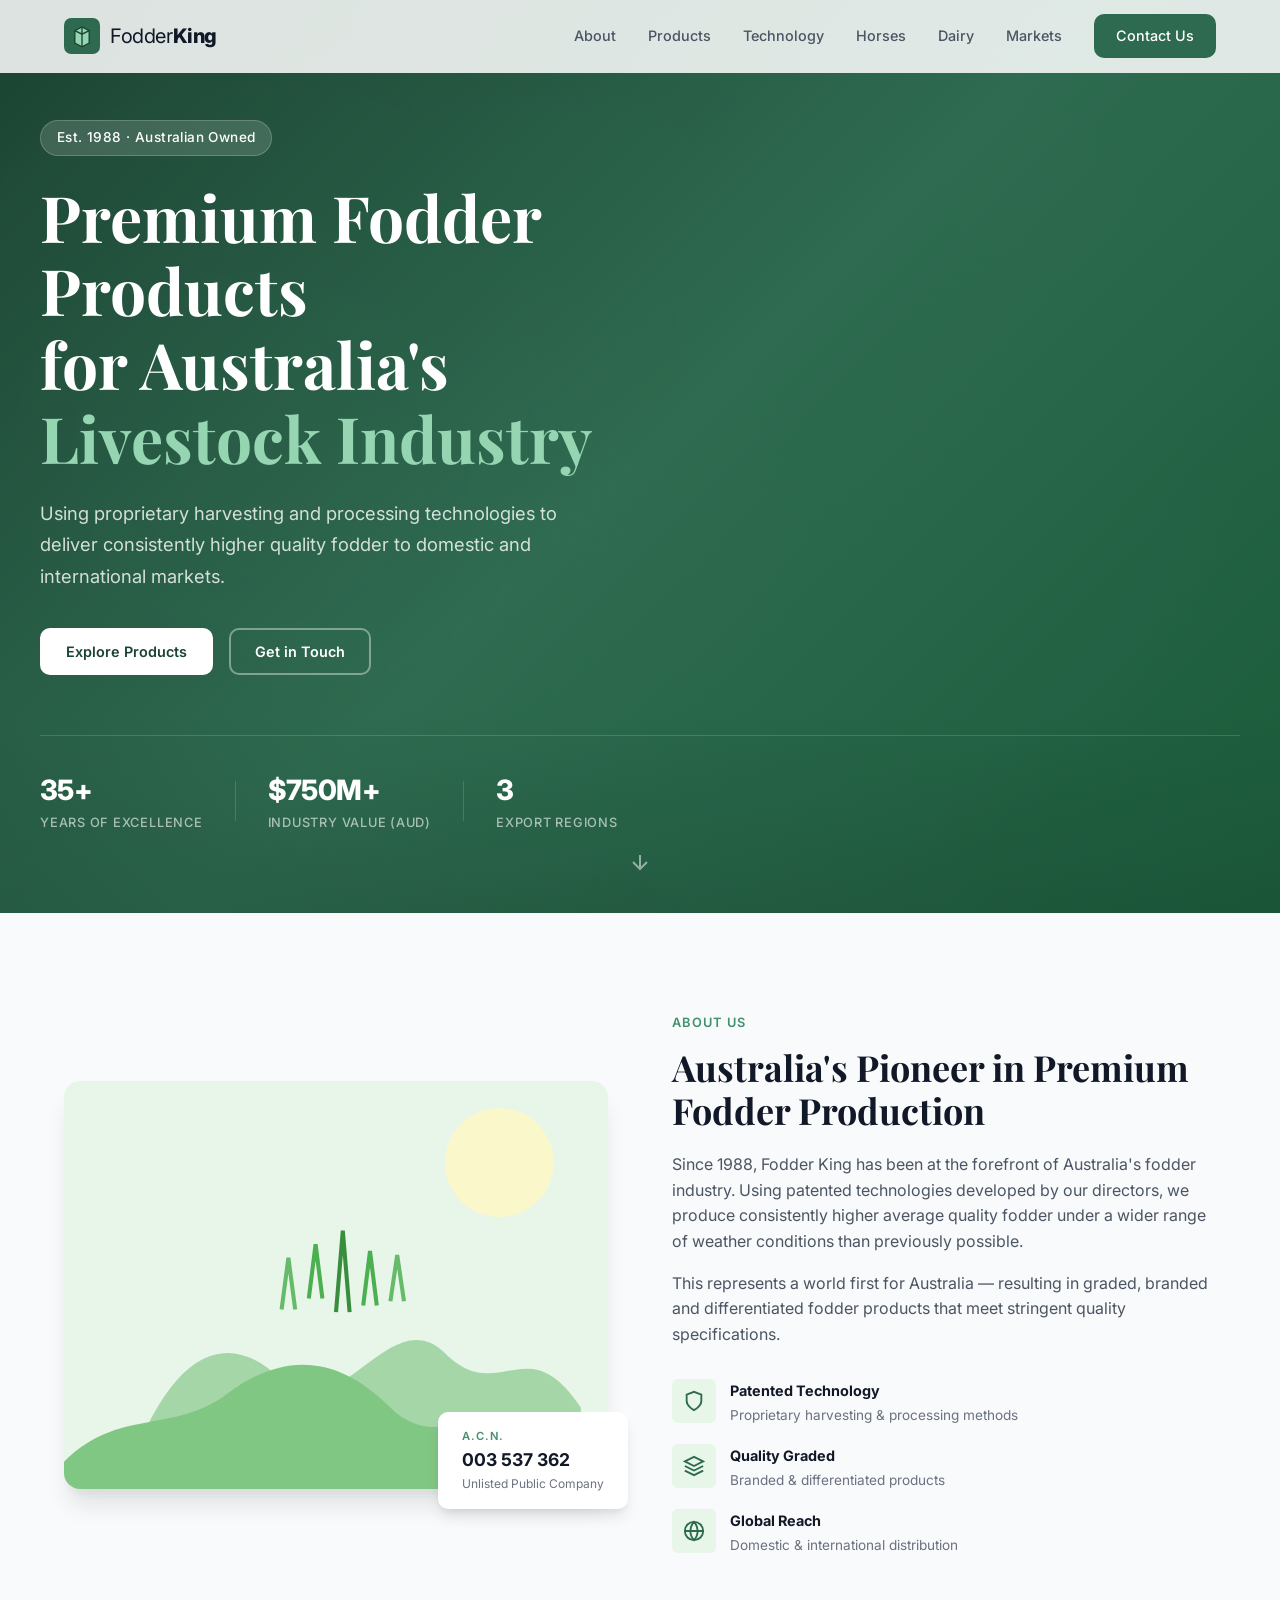
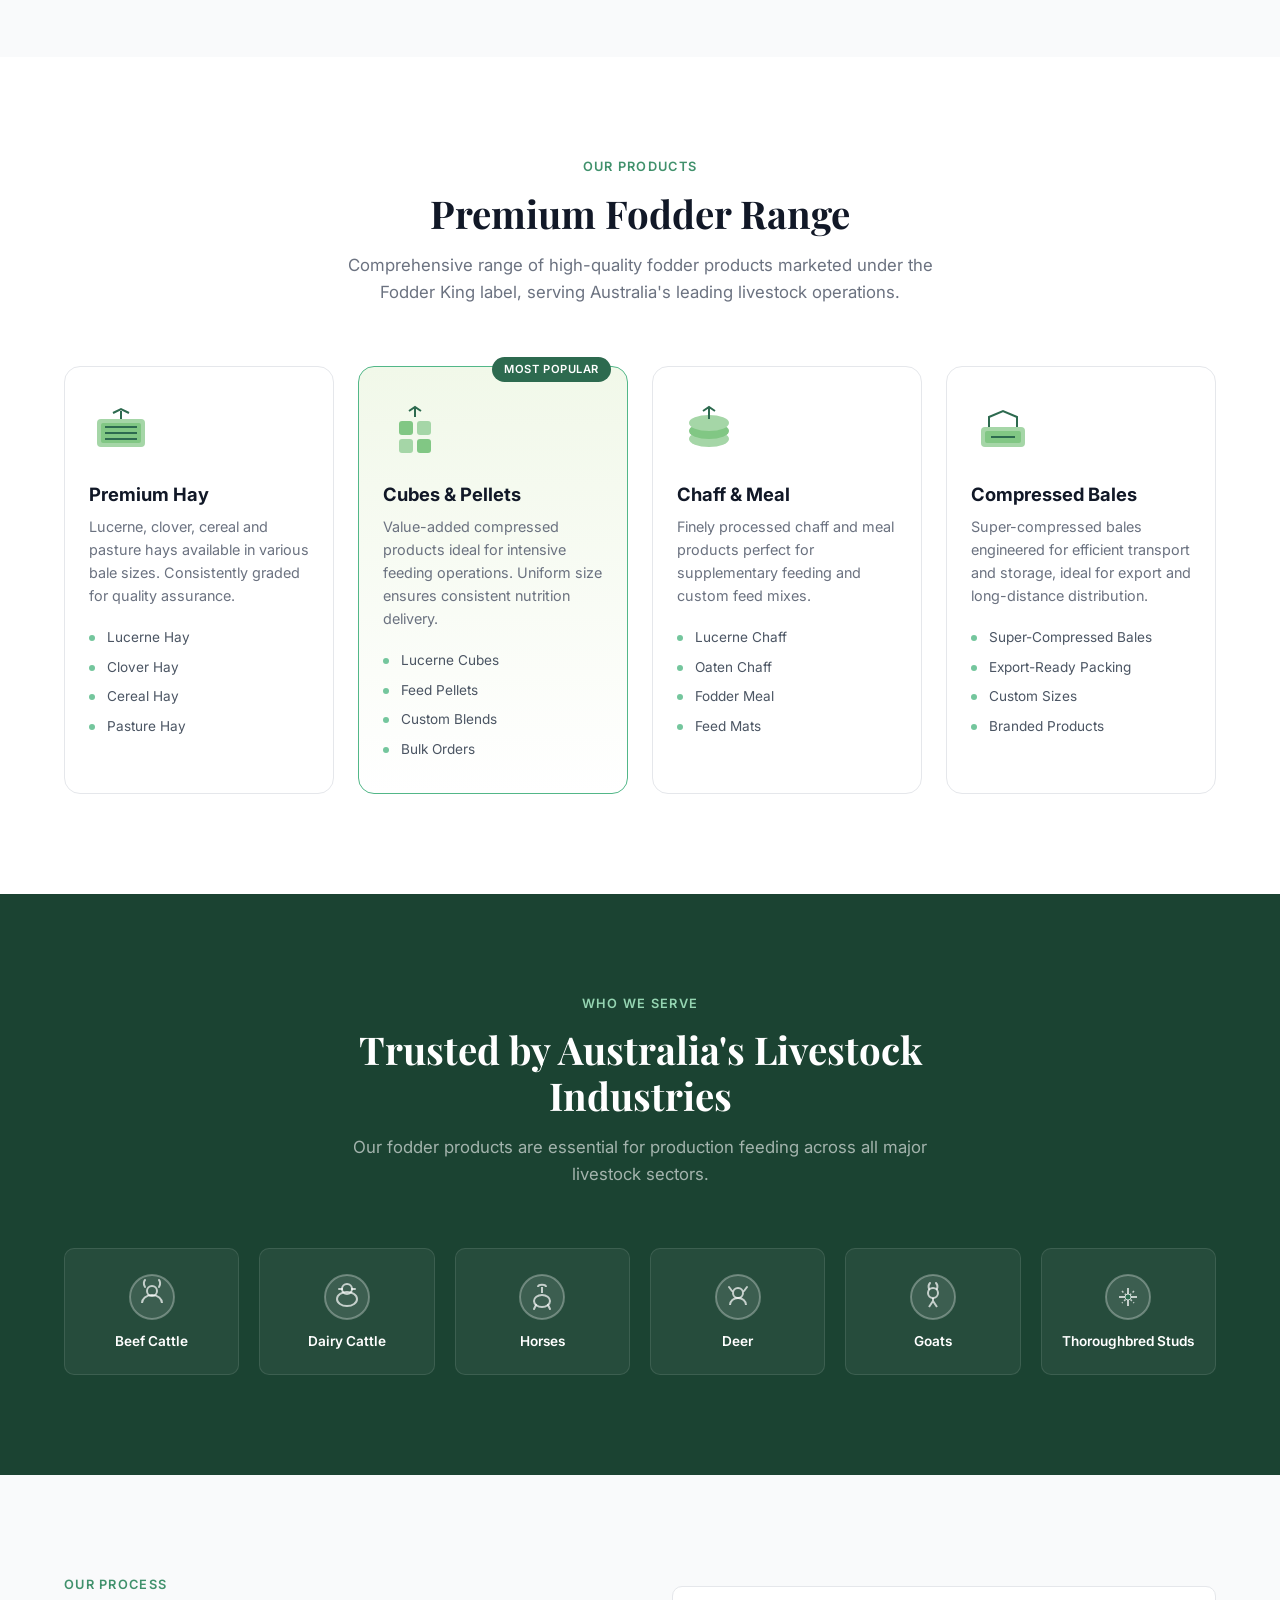
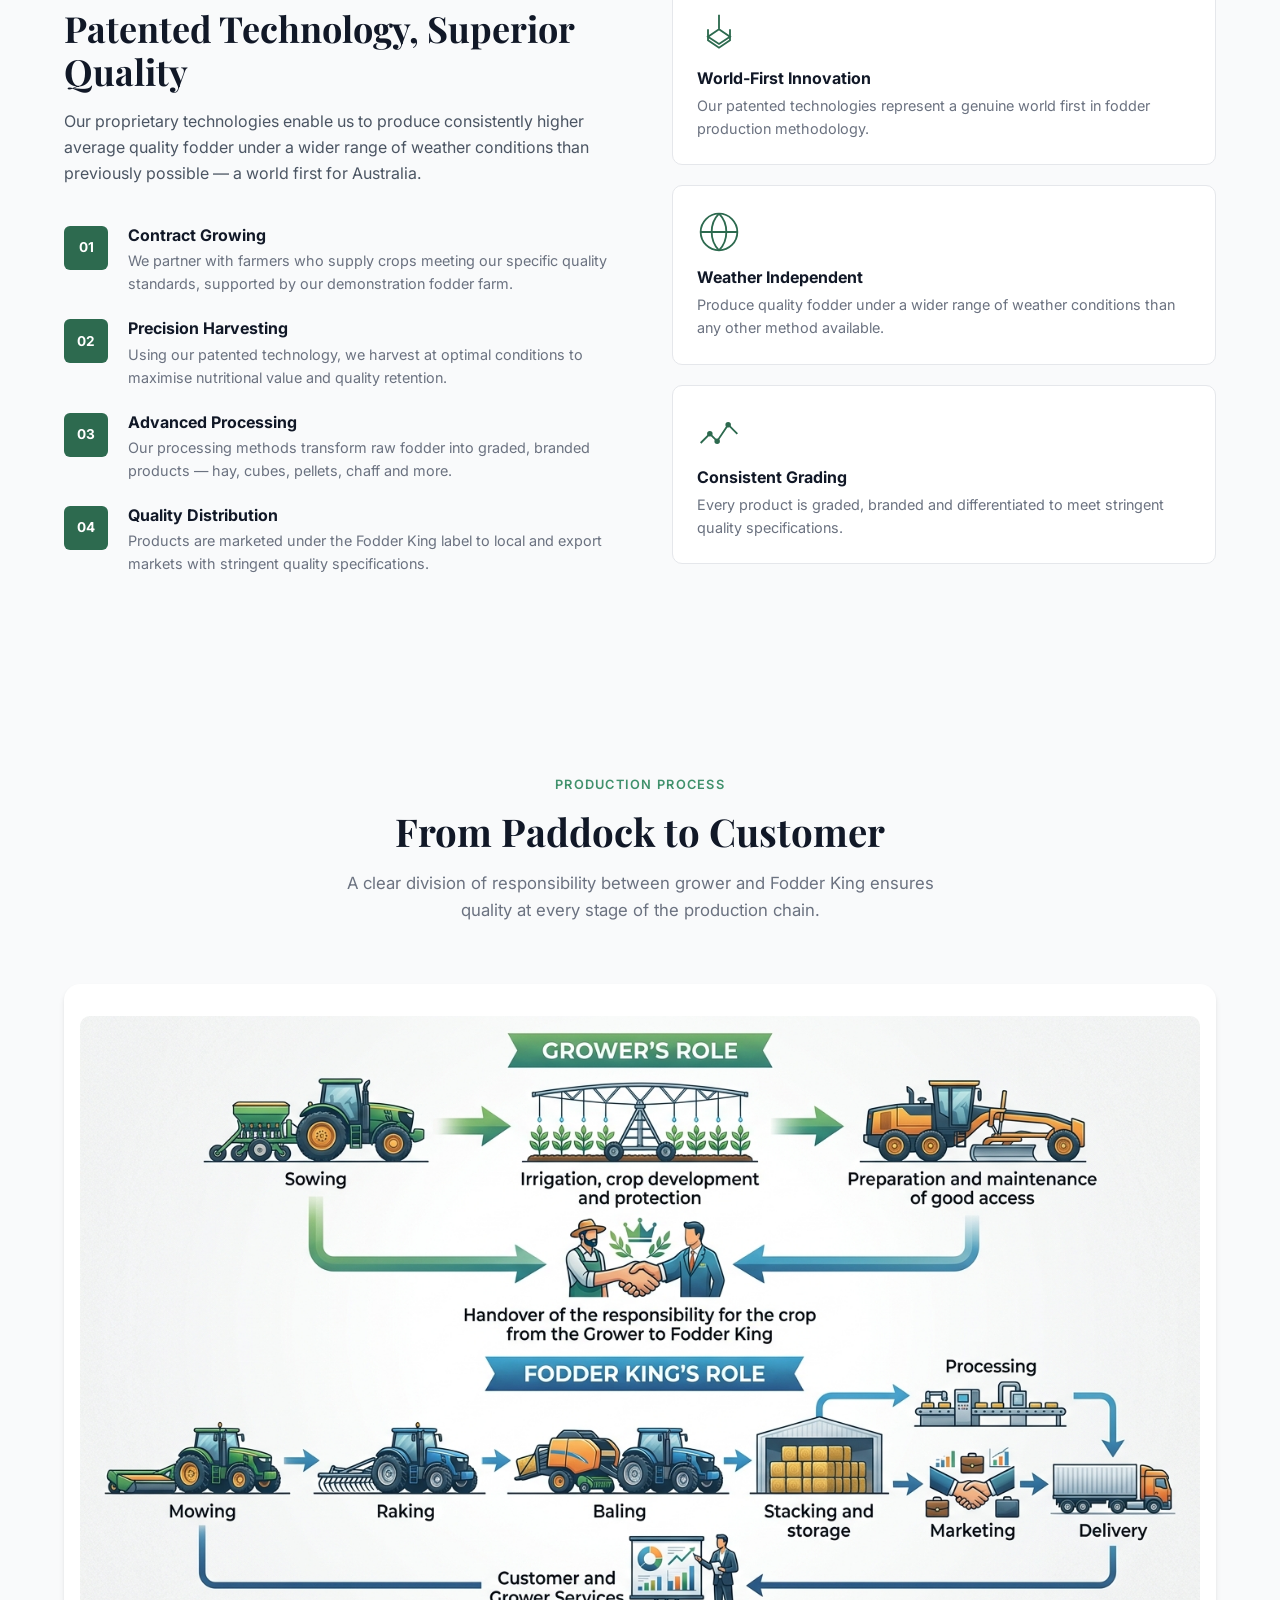
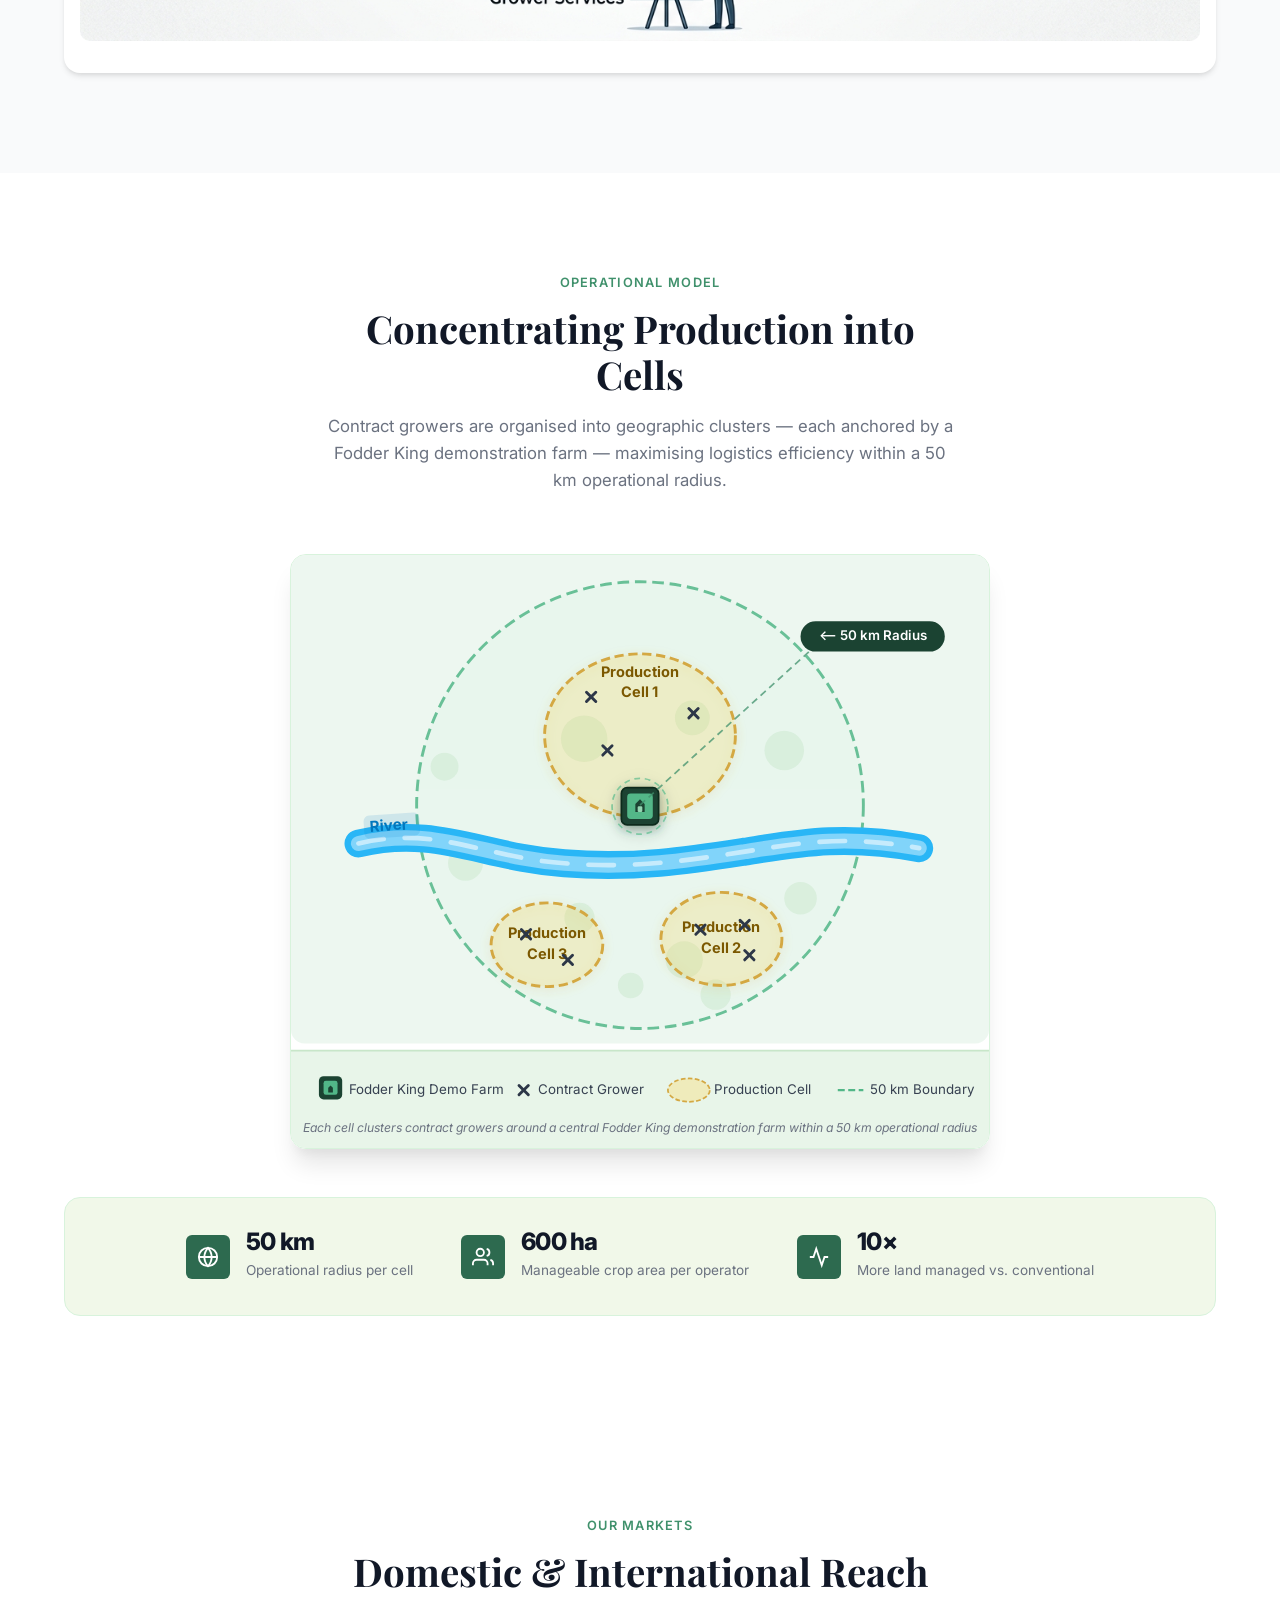
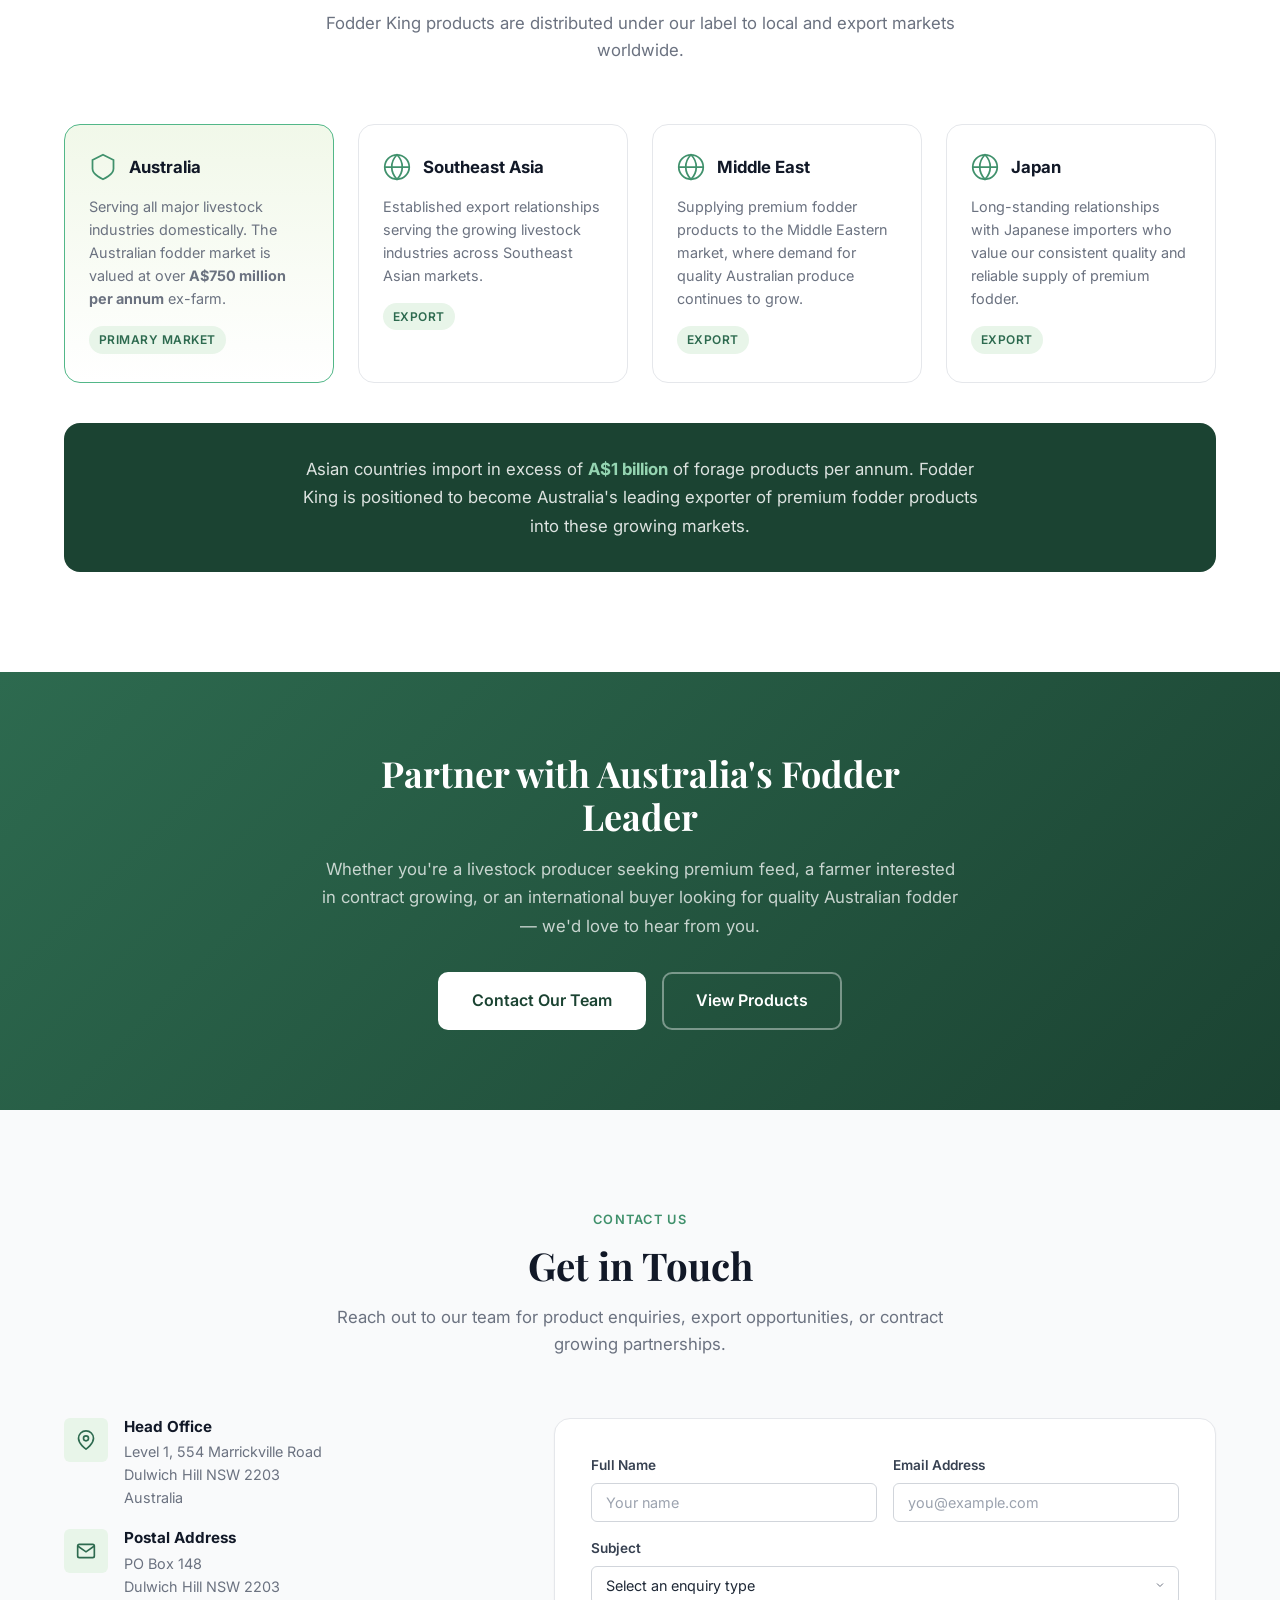
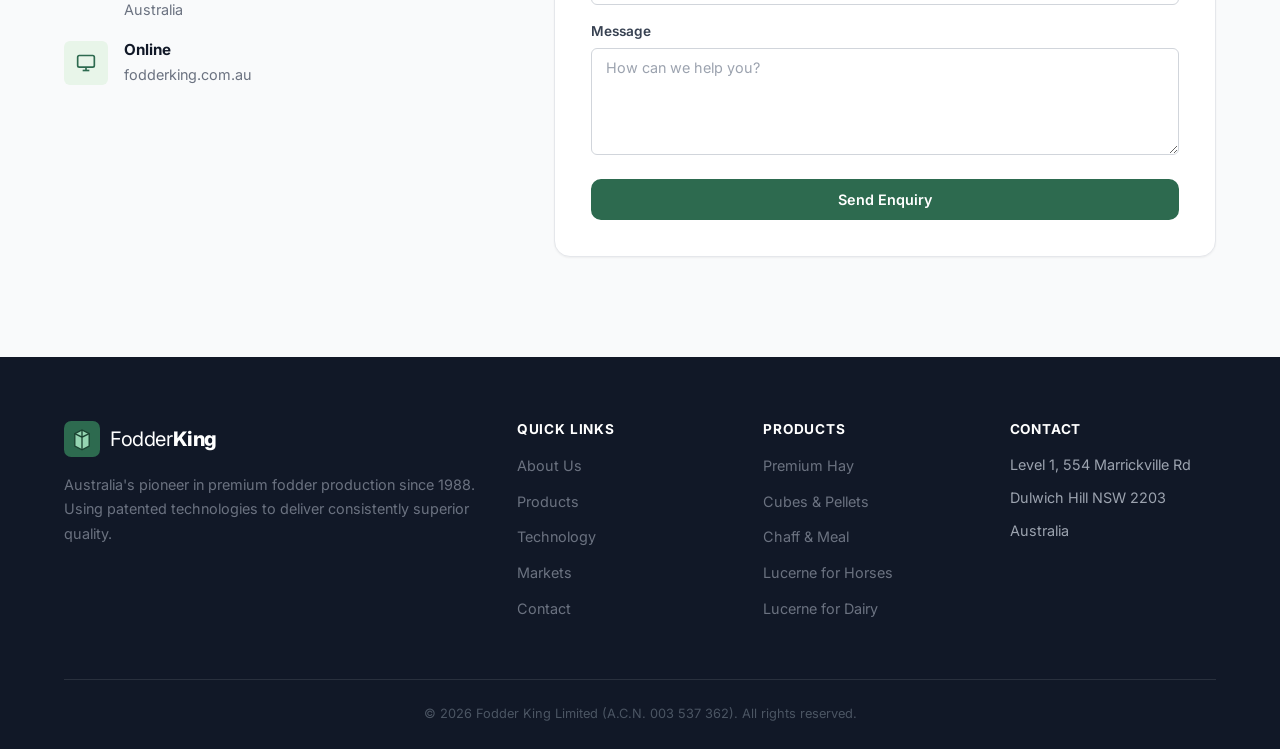
==== commit 6096a25e: "Add dairy and horses pages, process flow diagram, and nav updates - Create horses.html with lucerne " ====
--- a/index.html
+++ b/index.html
@@ -11,9 +11,6 @@
   <link rel="stylesheet" href="styles.css">
 </head>
 <body>
-  <!-- Fluid Particles Background -->
-  <canvas id="particleCanvas"></canvas>
-
   <!-- Navigation -->
   <nav class="navbar" id="navbar">
     <div class="container nav-container">
@@ -32,6 +29,8 @@
         <li><a href="#about">About</a></li>
         <li><a href="#products">Products</a></li>
         <li><a href="#technology">Technology</a></li>
+        <li><a href="horses.html">Horses</a></li>
+        <li><a href="dairy.html">Dairy</a></li>
         <li><a href="#markets">Markets</a></li>
         <li><a href="#contact" class="btn btn-nav">Contact Us</a></li>
       </ul>
@@ -381,6 +380,232 @@
     </div>
   </section>
 
+  <!-- Process Flow Diagram Section -->
+  <section class="section process-flow-section" id="process-flow">
+    <div class="container">
+      <div class="section-header">
+        <div class="section-label">Production Process</div>
+        <h2>From Paddock to Customer</h2>
+        <p>A clear division of responsibility between grower and Fodder King ensures quality at every stage of the production chain.</p>
+      </div>
+
+      <div class="process-flow-diagram">
+        <img src="roles.jpeg" alt="Fodder King production process flow diagram showing grower and Fodder King roles" class="process-flow-img">
+      </div>
+    </div>
+  </section>
+
+  <!-- Production Cells Section -->
+  <section class="section section-cells" id="cells">
+    <div class="container">
+      <div class="section-header">
+        <div class="section-label">Operational Model</div>
+        <h2>Concentrating Production into Cells</h2>
+        <p>Contract growers are organised into geographic clusters — each anchored by a Fodder King demonstration farm — maximising logistics efficiency within a 50 km operational radius.</p>
+      </div>
+
+      <div class="cells-diagram-wrapper">
+        <figure class="cells-figure">
+          <svg class="cells-svg" viewBox="0 0 600 510" xmlns="http://www.w3.org/2000/svg" role="img" aria-labelledby="cellsDiagramTitle">
+            <title id="cellsDiagramTitle">Concentrating Production into Cells — 50 km operational radius with 3 production cells, a central demonstration farm, and contract growers</title>
+
+            <defs>
+              <clipPath id="circleRegion">
+                <circle cx="300" cy="215" r="192"/>
+              </clipPath>
+              <filter id="cellGlow" x="-15%" y="-15%" width="130%" height="130%">
+                <feDropShadow dx="0" dy="2" stdDeviation="4" flood-color="rgba(212,168,67,0.35)"/>
+              </filter>
+              <filter id="farmGlow" x="-25%" y="-25%" width="150%" height="150%">
+                <feDropShadow dx="0" dy="3" stdDeviation="5" flood-color="rgba(27,67,50,0.5)"/>
+              </filter>
+              <radialGradient id="terrainGrad" cx="50%" cy="50%" r="50%">
+                <stop offset="0%" stop-color="#D8F3DC"/>
+                <stop offset="100%" stop-color="#B7E4C7"/>
+              </radialGradient>
+            </defs>
+
+            <!-- ── Background ── -->
+            <rect width="600" height="420" fill="#EDF7F0" rx="12"/>
+
+            <!-- Subtle terrain dots inside circle -->
+            <g fill="#C8E6C9" opacity="0.45" clip-path="url(#circleRegion)">
+              <circle cx="252" cy="158" r="20"/>
+              <circle cx="345" cy="140" r="15"/>
+              <circle cx="424" cy="168" r="17"/>
+              <circle cx="438" cy="295" r="14"/>
+              <circle cx="338" cy="348" r="16"/>
+              <circle cx="248" cy="312" r="13"/>
+              <circle cx="150" cy="265" r="15"/>
+              <circle cx="132" cy="182" r="12"/>
+              <circle cx="365" cy="378" r="13"/>
+              <circle cx="292" cy="370" r="11"/>
+            </g>
+
+            <!-- ── 50 km Boundary circle ── -->
+            <circle cx="300" cy="215" r="192" fill="rgba(149,213,178,0.06)" stroke="#52B788" stroke-width="2.5" stroke-dasharray="10 5" opacity="0.85"/>
+
+            <!-- ── River (extends beyond radius) ── -->
+            <g>
+              <!-- River body -->
+              <path d="M 58 248 C 125 232, 165 260, 235 265 C 295 270, 345 262, 390 255 C 435 248, 475 240, 540 252"
+                stroke="#29B6F6" stroke-width="24" stroke-linecap="round" fill="none"/>
+              <!-- River sheen -->
+              <path d="M 58 248 C 125 232, 165 260, 235 265 C 295 270, 345 262, 390 255 C 435 248, 475 240, 540 252"
+                stroke="#81D4FA" stroke-width="13" stroke-linecap="round" fill="none"/>
+              <!-- River highlight shimmer -->
+              <path d="M 58 248 C 125 232, 165 260, 235 265 C 295 270, 345 262, 390 255 C 435 248, 475 240, 540 252"
+                stroke="rgba(255,255,255,0.55)" stroke-width="4" stroke-linecap="round" stroke-dasharray="22 18" fill="none"/>
+            </g>
+
+            <!-- River label -->
+            <g transform="translate(68,238) rotate(-4)">
+              <rect x="-5" y="-14" width="48" height="20" rx="5" fill="rgba(2,119,189,0.13)"/>
+              <text font-family="Inter, -apple-system, sans-serif" font-size="13" font-weight="700" fill="#0277BD">River</text>
+            </g>
+
+            <!-- ── Production Cells ── -->
+            <!-- Cell 1 — centred, above river, containing demo farm -->
+            <g class="prod-cell" data-cell="1">
+              <ellipse cx="300" cy="155" rx="82" ry="70"
+                fill="rgba(255,213,79,0.18)" stroke="#D4A843" stroke-width="2.5" stroke-dasharray="8 4"
+                filter="url(#cellGlow)"/>
+              <text x="300" y="105" text-anchor="middle"
+                font-family="Inter, -apple-system, sans-serif" font-size="12.5" font-weight="700" fill="#7B5800">Production</text>
+              <text x="300" y="122" text-anchor="middle"
+                font-family="Inter, -apple-system, sans-serif" font-size="12.5" font-weight="700" fill="#7B5800">Cell 1</text>
+            </g>
+
+            <!-- Cell 2 — lower-right (inside radius, below river) -->
+            <g class="prod-cell" data-cell="2">
+              <ellipse cx="370" cy="330" rx="52" ry="40"
+                fill="rgba(255,213,79,0.18)" stroke="#D4A843" stroke-width="2.5" stroke-dasharray="8 4"
+                filter="url(#cellGlow)"/>
+              <text x="370" y="324" text-anchor="middle"
+                font-family="Inter, -apple-system, sans-serif" font-size="12.5" font-weight="700" fill="#7B5800">Production</text>
+              <text x="370" y="342" text-anchor="middle"
+                font-family="Inter, -apple-system, sans-serif" font-size="12.5" font-weight="700" fill="#7B5800">Cell 2</text>
+            </g>
+
+            <!-- Cell 3 — lower-left (inside radius, below river) -->
+            <g class="prod-cell" data-cell="3">
+              <ellipse cx="220" cy="335" rx="48" ry="36"
+                fill="rgba(255,213,79,0.18)" stroke="#D4A843" stroke-width="2.5" stroke-dasharray="8 4"
+                filter="url(#cellGlow)"/>
+              <text x="220" y="329" text-anchor="middle"
+                font-family="Inter, -apple-system, sans-serif" font-size="12.5" font-weight="700" fill="#7B5800">Production</text>
+              <text x="220" y="347" text-anchor="middle"
+                font-family="Inter, -apple-system, sans-serif" font-size="12.5" font-weight="700" fill="#7B5800">Cell 3</text>
+            </g>
+
+            <!-- ── Fodder King Demo Farm (Central Hub) ── -->
+            <g class="demo-farm" filter="url(#farmGlow)">
+              <!-- Pulse ring -->
+              <circle cx="300" cy="216" r="24" fill="none" stroke="#52B788" stroke-width="1.5" stroke-dasharray="5 4" opacity="0.65"/>
+              <!-- Farm square marker -->
+              <rect x="284" y="200" width="32" height="32" rx="5" fill="#1B4332" stroke="#0D2B1E" stroke-width="1.5"/>
+              <rect x="289" y="205" width="22" height="22" rx="3" fill="#52B788"/>
+              <!-- Barn silhouette inside -->
+              <path d="M 296 221 L 296 214 L 300 210 L 304 214 L 304 221 Z" fill="#1B4332"/>
+              <rect x="298" y="216" width="4" height="5" rx="1" fill="#95D5B2"/>
+            </g>
+
+            <!-- ── 50 km Radius indicator ── -->
+            <line x1="300" y1="215" x2="452" y2="77"
+              stroke="#40916C" stroke-width="1.5" stroke-dasharray="6 4" opacity="0.75"/>
+            <circle cx="452" cy="77" r="3.5" fill="#40916C" opacity="0.75"/>
+            <!-- Pill label -->
+            <rect x="438" y="57" width="124" height="26" rx="13" fill="#1B4332"/>
+            <text x="500" y="73" text-anchor="middle"
+              font-family="Inter, -apple-system, sans-serif" font-size="11.5" font-weight="600" fill="white">⟵ 50 km Radius</text>
+
+            <!-- ── Contract Growers (× marks) ── -->
+            <g stroke="#2D3748" stroke-width="2.5" stroke-linecap="round">
+              <!-- Cell 1 — 3 growers -->
+              <line x1="254" y1="118" x2="262" y2="126"/><line x1="262" y1="118" x2="254" y2="126"/>
+              <line x1="342" y1="132" x2="350" y2="140"/><line x1="350" y1="132" x2="342" y2="140"/>
+              <line x1="268" y1="164" x2="276" y2="172"/><line x1="276" y1="164" x2="268" y2="172"/>
+              <!-- Cell 2 — 3 growers -->
+              <line x1="348" y1="318" x2="356" y2="326"/><line x1="356" y1="318" x2="348" y2="326"/>
+              <line x1="390" y1="340" x2="398" y2="348"/><line x1="398" y1="340" x2="390" y2="348"/>
+              <line x1="386" y1="314" x2="394" y2="322"/><line x1="394" y1="314" x2="386" y2="322"/>
+              <!-- Cell 3 — 2 growers -->
+              <line x1="198" y1="322" x2="206" y2="330"/><line x1="206" y1="322" x2="198" y2="330"/>
+              <line x1="234" y1="344" x2="242" y2="352"/><line x1="242" y1="344" x2="234" y2="352"/>
+            </g>
+
+            <!-- ── Legend ── -->
+            <rect x="0" y="426" width="600" height="84" fill="#E8F5E9"/>
+            <line x1="0" y1="426" x2="600" y2="426" stroke="#C8E6C9" stroke-width="1.5"/>
+
+            <!-- Demo Farm item -->
+            <rect x="24" y="448" width="20" height="20" rx="4" fill="#1B4332"/>
+            <rect x="28" y="452" width="12" height="12" rx="2" fill="#52B788"/>
+            <path d="M 32 462 L 32 458 L 34 456 L 36 458 L 36 462 Z" fill="#1B4332"/>
+            <text x="50" y="460" dominant-baseline="middle"
+              font-family="Inter, -apple-system, sans-serif" font-size="11.5" fill="#374151">Fodder King Demo Farm</text>
+
+            <!-- Contract Grower item -->
+            <g stroke="#2D3748" stroke-width="2.5" stroke-linecap="round">
+              <line x1="196" y1="456" x2="204" y2="464"/>
+              <line x1="204" y1="456" x2="196" y2="464"/>
+            </g>
+            <text x="212" y="460" dominant-baseline="middle"
+              font-family="Inter, -apple-system, sans-serif" font-size="11.5" fill="#374151">Contract Grower</text>
+
+            <!-- Production Cell item -->
+            <ellipse cx="342" cy="460" rx="18" ry="10" fill="rgba(255,213,79,0.3)" stroke="#D4A843" stroke-width="1.5" stroke-dasharray="4 2"/>
+            <text x="364" y="460" dominant-baseline="middle"
+              font-family="Inter, -apple-system, sans-serif" font-size="11.5" fill="#374151">Production Cell</text>
+
+            <!-- Boundary item -->
+            <line x1="470" y1="460" x2="492" y2="460" stroke="#52B788" stroke-width="2" stroke-dasharray="6 3"/>
+            <text x="498" y="460" dominant-baseline="middle"
+              font-family="Inter, -apple-system, sans-serif" font-size="11.5" fill="#374151">50 km Boundary</text>
+
+            <!-- Caption -->
+            <text x="300" y="496" text-anchor="middle"
+              font-family="Inter, -apple-system, sans-serif" font-size="10.5" fill="#6B7280" font-style="italic">
+              Each cell clusters contract growers around a central Fodder King demonstration farm within a 50 km operational radius
+            </text>
+          </svg>
+        </figure>
+      </div>
+
+      <!-- Key stats -->
+      <div class="cells-stats">
+        <div class="cells-stat">
+          <div class="cells-stat-icon">
+            <svg viewBox="0 0 24 24" fill="none" stroke="currentColor" stroke-width="2"><circle cx="12" cy="12" r="10"/><path d="M2 12h20M12 2a15.3 15.3 0 0 1 4 10 15.3 15.3 0 0 1-4 10 15.3 15.3 0 0 1-4-10 15.3 15.3 0 0 1 4-10z"/></svg>
+          </div>
+          <div>
+            <strong>50 km</strong>
+            <span>Operational radius per cell</span>
+          </div>
+        </div>
+        <div class="cells-stat">
+          <div class="cells-stat-icon">
+            <svg viewBox="0 0 24 24" fill="none" stroke="currentColor" stroke-width="2"><path d="M17 21v-2a4 4 0 0 0-4-4H5a4 4 0 0 0-4 4v2"/><circle cx="9" cy="7" r="4"/><path d="M23 21v-2a4 4 0 0 0-3-3.87M16 3.13a4 4 0 0 1 0 7.75"/></svg>
+          </div>
+          <div>
+            <strong>600 ha</strong>
+            <span>Manageable crop area per operator</span>
+          </div>
+        </div>
+        <div class="cells-stat">
+          <div class="cells-stat-icon">
+            <svg viewBox="0 0 24 24" fill="none" stroke="currentColor" stroke-width="2"><polyline points="22 12 18 12 15 21 9 3 6 12 2 12"/></svg>
+          </div>
+          <div>
+            <strong>10×</strong>
+            <span>More land managed vs. conventional</span>
+          </div>
+        </div>
+      </div>
+
+    </div>
+  </section>
+
   <!-- Markets Section -->
   <section class="section section-markets" id="markets">
     <div class="container">
@@ -545,7 +770,8 @@
             <li><a href="#products">Premium Hay</a></li>
             <li><a href="#products">Cubes &amp; Pellets</a></li>
             <li><a href="#products">Chaff &amp; Meal</a></li>
-            <li><a href="#products">Compressed Bales</a></li>
+            <li><a href="horses.html">Lucerne for Horses</a></li>
+            <li><a href="dairy.html">Lucerne for Dairy</a></li>
           </ul>
         </div>
         <div class="footer-links">
--- a/styles.css
+++ b/styles.css
@@ -49,17 +49,6 @@
   --transition: 0.3s cubic-bezier(0.4, 0, 0.2, 1);
 }
 
-/* Particle Canvas Background */
-#particleCanvas {
-  position: fixed;
-  top: 0;
-  left: 0;
-  width: 100%;
-  height: 100%;
-  z-index: 0;
-  pointer-events: none;
-}
-
 /* Reset & Base */
 *, *::before, *::after {
   margin: 0;
@@ -80,8 +69,6 @@
   background-color: var(--white);
   -webkit-font-smoothing: antialiased;
   -moz-osx-font-smoothing: grayscale;
-  position: relative;
-  z-index: 1;
 }
 
 img {
@@ -1169,6 +1156,624 @@
 }
 
 /* ============================================
+   Production Cells Section
+   ============================================ */
+.section-cells {
+  background: var(--white);
+}
+
+.cells-diagram-wrapper {
+  max-width: 700px;
+  margin: 0 auto 48px;
+}
+
+.cells-figure {
+  margin: 0;
+  border-radius: var(--radius-lg);
+  overflow: hidden;
+  box-shadow: var(--shadow-xl);
+  border: 1px solid var(--green-200);
+}
+
+.cells-svg {
+  width: 100%;
+  height: auto;
+  display: block;
+}
+
+/* Interactive hover on production cells */
+.prod-cell {
+  cursor: pointer;
+  transition: filter 0.2s ease;
+}
+
+.prod-cell:hover ellipse {
+  fill: rgba(255,213,79,0.38);
+  stroke: #C88F00;
+  stroke-width: 3;
+}
+
+.prod-cell:hover text {
+  fill: #5C3D00;
+}
+
+/* Stats row */
+.cells-stats {
+  display: flex;
+  justify-content: center;
+  gap: 48px;
+  padding: 32px 40px;
+  background: var(--green-50);
+  border-radius: var(--radius-lg);
+  border: 1px solid var(--green-200);
+}
+
+.cells-stat {
+  display: flex;
+  align-items: center;
+  gap: 16px;
+}
+
+.cells-stat-icon {
+  flex-shrink: 0;
+  width: 44px;
+  height: 44px;
+  background: var(--green-800);
+  border-radius: var(--radius-sm);
+  display: flex;
+  align-items: center;
+  justify-content: center;
+}
+
+.cells-stat-icon svg {
+  width: 22px;
+  height: 22px;
+  stroke: white;
+}
+
+.cells-stat strong {
+  display: block;
+  font-size: 1.5rem;
+  font-weight: 800;
+  color: var(--gray-900);
+  letter-spacing: -0.03em;
+  line-height: 1;
+  margin-bottom: 3px;
+}
+
+.cells-stat span {
+  font-size: 0.85rem;
+  color: var(--gray-500);
+}
+
+@media (max-width: 768px) {
+  .cells-stats {
+    flex-direction: column;
+    gap: 24px;
+    align-items: flex-start;
+    padding: 24px;
+  }
+
+  .cells-diagram-wrapper {
+    margin-bottom: 32px;
+  }
+}
+
+/* ============================================
+   Horses Page — Benefits Grid
+   ============================================ */
+.horses-benefits-grid {
+  display: grid;
+  grid-template-columns: repeat(3, 1fr);
+  gap: 20px;
+}
+
+.horse-benefit-card {
+  text-align: center;
+  padding: 28px 18px;
+  border-radius: var(--radius-md);
+  background: rgba(255,255,255,0.05);
+  border: 1px solid rgba(255,255,255,0.1);
+  transition: all var(--transition);
+}
+
+.horse-benefit-card:hover {
+  background: rgba(255,255,255,0.1);
+  border-color: rgba(255,255,255,0.2);
+  transform: translateY(-2px);
+}
+
+.horse-benefit-icon {
+  width: 48px;
+  height: 48px;
+  margin: 0 auto 14px;
+}
+
+.horse-benefit-icon svg {
+  width: 100%;
+  height: 100%;
+}
+
+.horse-benefit-card h4 {
+  font-size: 0.95rem;
+  font-weight: 700;
+  color: var(--white);
+  margin-bottom: 8px;
+}
+
+.horse-benefit-card p {
+  font-size: 0.85rem;
+  color: rgba(255,255,255,0.65);
+  line-height: 1.6;
+}
+
+/* ============================================
+   Horses Page — Nutrition Section
+   ============================================ */
+.nutrition-overview {
+  display: flex;
+  justify-content: center;
+  gap: 32px;
+  margin-bottom: 48px;
+}
+
+.nutrition-overview-card {
+  display: flex;
+  flex-direction: column;
+  align-items: center;
+  padding: 24px 40px;
+  background: var(--green-50);
+  border: 1px solid var(--green-200);
+  border-radius: var(--radius-md);
+  text-align: center;
+}
+
+.nutrition-big {
+  font-size: 2rem;
+  font-weight: 800;
+  color: var(--green-800);
+  letter-spacing: -0.03em;
+  line-height: 1;
+}
+
+.nutrition-label {
+  font-size: 0.8rem;
+  font-weight: 600;
+  color: var(--gray-500);
+  margin-top: 6px;
+  text-transform: uppercase;
+  letter-spacing: 0.04em;
+}
+
+.table-wrapper {
+  overflow-x: auto;
+  border-radius: var(--radius-lg);
+  border: 1px solid var(--gray-200);
+  box-shadow: var(--shadow-sm);
+}
+
+.nutrition-table {
+  width: 100%;
+  border-collapse: collapse;
+  font-size: 0.9rem;
+}
+
+.nutrition-table thead {
+  background: var(--green-800);
+  color: var(--white);
+}
+
+.nutrition-table th {
+  padding: 14px 20px;
+  text-align: left;
+  font-weight: 600;
+  font-size: 0.85rem;
+  letter-spacing: 0.02em;
+}
+
+.nutrition-table td {
+  padding: 12px 20px;
+  border-bottom: 1px solid var(--gray-100);
+  color: var(--gray-700);
+}
+
+.nutrition-table tbody tr:hover {
+  background: var(--gray-50);
+}
+
+.nutrition-table .table-highlight {
+  background: var(--green-50);
+}
+
+.nutrition-table .table-highlight:hover {
+  background: var(--green-100);
+}
+
+.badge {
+  display: inline-block;
+  padding: 2px 10px;
+  border-radius: 100px;
+  font-size: 0.8rem;
+  font-weight: 600;
+}
+
+.badge-green {
+  background: rgba(45,106,79,0.12);
+  color: var(--green-800);
+}
+
+.badge-amber {
+  background: rgba(212,168,67,0.15);
+  color: #8B6914;
+}
+
+.table-note {
+  margin-top: 16px;
+  font-size: 0.85rem;
+  color: var(--gray-500);
+  text-align: center;
+  font-style: italic;
+}
+
+/* ============================================
+   Horses Page — Quality Section
+   ============================================ */
+.quality-grid {
+  display: grid;
+  grid-template-columns: 1fr 1fr;
+  gap: 32px;
+}
+
+.quality-card {
+  border-radius: var(--radius-lg);
+  padding: 32px;
+  border: 1px solid var(--gray-200);
+}
+
+.quality-card-header {
+  display: flex;
+  align-items: center;
+  gap: 14px;
+  margin-bottom: 20px;
+}
+
+.quality-card-header h3 {
+  font-size: 1.15rem;
+  font-weight: 700;
+}
+
+.quality-bad {
+  background: #FFF8F0;
+  border-color: #F5D0A9;
+}
+
+.quality-bad .quality-card-header svg {
+  color: #C0392B;
+}
+
+.quality-good {
+  background: var(--green-50);
+  border-color: var(--green-300);
+}
+
+.quality-good .quality-card-header svg {
+  color: var(--green-700);
+}
+
+.quality-list {
+  display: flex;
+  flex-direction: column;
+  gap: 10px;
+  margin-bottom: 20px;
+}
+
+.quality-list li {
+  font-size: 0.9rem;
+  color: var(--gray-600);
+  padding-left: 22px;
+  position: relative;
+  line-height: 1.5;
+}
+
+.quality-list li::before {
+  content: '';
+  position: absolute;
+  left: 0;
+  top: 7px;
+  width: 8px;
+  height: 8px;
+  border-radius: 50%;
+  background: #E67E22;
+}
+
+.quality-list-good li::before {
+  background: var(--green-600);
+}
+
+.quality-warning {
+  padding: 14px 18px;
+  background: rgba(192,57,43,0.08);
+  border-radius: var(--radius-sm);
+  font-size: 0.85rem;
+  color: var(--gray-700);
+  line-height: 1.6;
+}
+
+.quality-note {
+  padding: 14px 18px;
+  background: rgba(45,106,79,0.08);
+  border-radius: var(--radius-sm);
+  font-size: 0.85rem;
+  color: var(--gray-700);
+  line-height: 1.6;
+}
+
+/* ============================================
+   Horses Page — Grading Cards
+   ============================================ */
+.grading-grid {
+  display: grid;
+  grid-template-columns: repeat(4, 1fr);
+  gap: 20px;
+  margin-bottom: 24px;
+}
+
+.grade-card {
+  background: var(--white);
+  border: 1px solid var(--gray-200);
+  border-radius: var(--radius-lg);
+  padding: 24px 20px;
+  transition: all var(--transition);
+}
+
+.grade-card:hover {
+  box-shadow: var(--shadow-lg);
+  transform: translateY(-3px);
+}
+
+.grade-badge {
+  display: inline-block;
+  font-size: 0.75rem;
+  font-weight: 700;
+  padding: 4px 14px;
+  border-radius: 100px;
+  text-transform: uppercase;
+  letter-spacing: 0.05em;
+  margin-bottom: 18px;
+}
+
+.grade-choice .grade-badge {
+  background: var(--green-800);
+  color: var(--white);
+}
+
+.grade-prime .grade-badge {
+  background: var(--green-600);
+  color: var(--white);
+}
+
+.grade-medium .grade-badge {
+  background: var(--gold-400);
+  color: var(--gray-900);
+}
+
+.grade-budget .grade-badge {
+  background: var(--gray-300);
+  color: var(--gray-700);
+}
+
+.grade-specs {
+  display: flex;
+  flex-direction: column;
+  gap: 10px;
+  margin-bottom: 16px;
+  padding-bottom: 16px;
+  border-bottom: 1px solid var(--gray-100);
+}
+
+.grade-spec {
+  display: flex;
+  justify-content: space-between;
+  align-items: baseline;
+}
+
+.grade-spec-value {
+  font-size: 0.95rem;
+  font-weight: 700;
+  color: var(--gray-900);
+}
+
+.grade-spec-label {
+  font-size: 0.75rem;
+  color: var(--gray-500);
+  text-transform: uppercase;
+  letter-spacing: 0.03em;
+}
+
+.grade-desc {
+  font-size: 0.82rem;
+  color: var(--gray-500);
+  line-height: 1.6;
+}
+
+/* ============================================
+   Horses Page — Responsive
+   ============================================ */
+@media (max-width: 1024px) {
+  .grading-grid {
+    grid-template-columns: repeat(2, 1fr);
+  }
+
+  .horses-benefits-grid {
+    grid-template-columns: repeat(2, 1fr);
+  }
+}
+
+@media (max-width: 768px) {
+  .quality-grid {
+    grid-template-columns: 1fr;
+  }
+
+  .grading-grid {
+    grid-template-columns: 1fr;
+  }
+
+  .nutrition-overview {
+    flex-direction: column;
+    align-items: center;
+    gap: 16px;
+  }
+
+  .nutrition-overview-card {
+    width: 100%;
+    padding: 20px;
+  }
+
+  .horses-benefits-grid {
+    grid-template-columns: 1fr;
+  }
+}
+
+/* ============================================
+   Dairy Page — Yield Comparison Cards
+   ============================================ */
+.dairy-yield-grid {
+  display: grid;
+  grid-template-columns: repeat(4, 1fr);
+  gap: 20px;
+}
+
+.dairy-yield-card {
+  text-align: center;
+  padding: 28px 18px;
+  border-radius: var(--radius-md);
+  background: rgba(255,255,255,0.05);
+  border: 1px solid rgba(255,255,255,0.1);
+  transition: all var(--transition);
+  display: flex;
+  flex-direction: column;
+  align-items: center;
+}
+
+.dairy-yield-card:hover {
+  background: rgba(255,255,255,0.1);
+  border-color: rgba(255,255,255,0.2);
+  transform: translateY(-2px);
+}
+
+.dairy-yield-icon {
+  width: 48px;
+  height: 48px;
+  margin-bottom: 14px;
+}
+
+.dairy-yield-icon svg {
+  width: 100%;
+  height: 100%;
+}
+
+.dairy-yield-country {
+  font-size: 0.8rem;
+  font-weight: 600;
+  text-transform: uppercase;
+  letter-spacing: 0.06em;
+  color: rgba(255,255,255,0.5);
+  margin-bottom: 6px;
+}
+
+.dairy-yield-value {
+  font-size: 1.75rem;
+  font-weight: 800;
+  color: var(--white);
+  letter-spacing: -0.02em;
+  line-height: 1;
+  margin-bottom: 4px;
+}
+
+.dairy-yield-unit {
+  font-size: 0.75rem;
+  color: rgba(255,255,255,0.45);
+  margin-bottom: 16px;
+}
+
+.dairy-yield-bar {
+  width: 100%;
+  height: 6px;
+  background: rgba(255,255,255,0.1);
+  border-radius: 100px;
+  overflow: hidden;
+}
+
+.dairy-yield-fill {
+  height: 100%;
+  background: var(--green-400);
+  border-radius: 100px;
+  transition: width 1s cubic-bezier(0.4, 0, 0.2, 1);
+}
+
+.dairy-yield-fill-gold {
+  background: var(--gold-400);
+}
+
+.dairy-yield-highlight {
+  background: rgba(255,255,255,0.08);
+  border-color: rgba(255,255,255,0.15);
+}
+
+.dairy-yield-target {
+  background: rgba(212,168,67,0.12);
+  border-color: rgba(212,168,67,0.3);
+}
+
+.dairy-yield-target .dairy-yield-country {
+  color: var(--gold-300);
+}
+
+/* ============================================
+   Dairy Page — Responsive
+   ============================================ */
+@media (max-width: 1024px) {
+  .dairy-yield-grid {
+    grid-template-columns: repeat(2, 1fr);
+  }
+}
+
+@media (max-width: 768px) {
+  .dairy-yield-grid {
+    grid-template-columns: 1fr;
+  }
+}
+
+/* ============================================
+   Process Flow Diagram
+   ============================================ */
+.process-flow-section {
+  background: var(--gray-50);
+}
+
+.process-flow-diagram {
+  margin-top: 40px;
+  background: white;
+  border-radius: var(--radius-lg);
+  padding: 32px 16px;
+  box-shadow: var(--shadow-md);
+  overflow-x: auto;
+}
+
+.process-flow-img {
+  width: 100%;
+  height: auto;
+  display: block;
+  border-radius: var(--radius-md);
+}
+
+@media (max-width: 768px) {
+  .process-flow-diagram {
+    padding: 16px 8px;
+  }
+}
+
+/* ============================================
    Animations
    ============================================ */
 .fade-in {
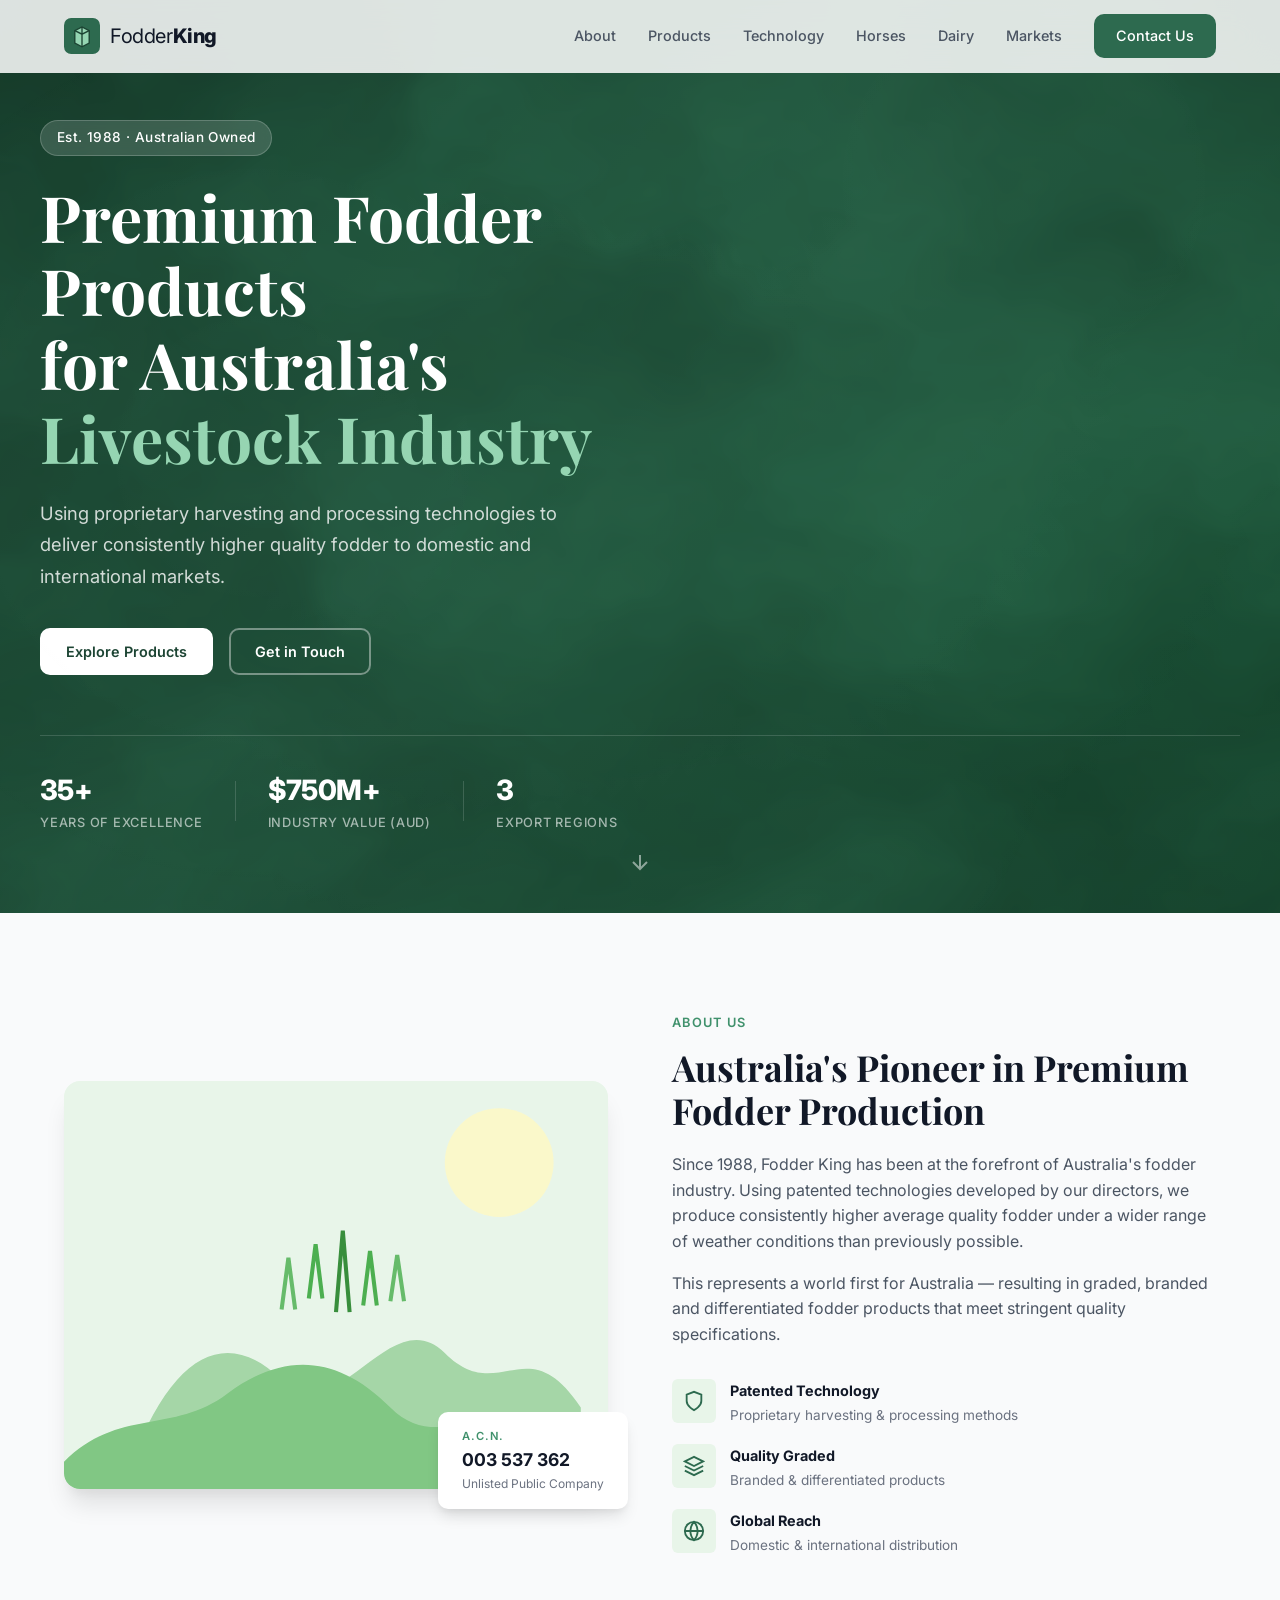
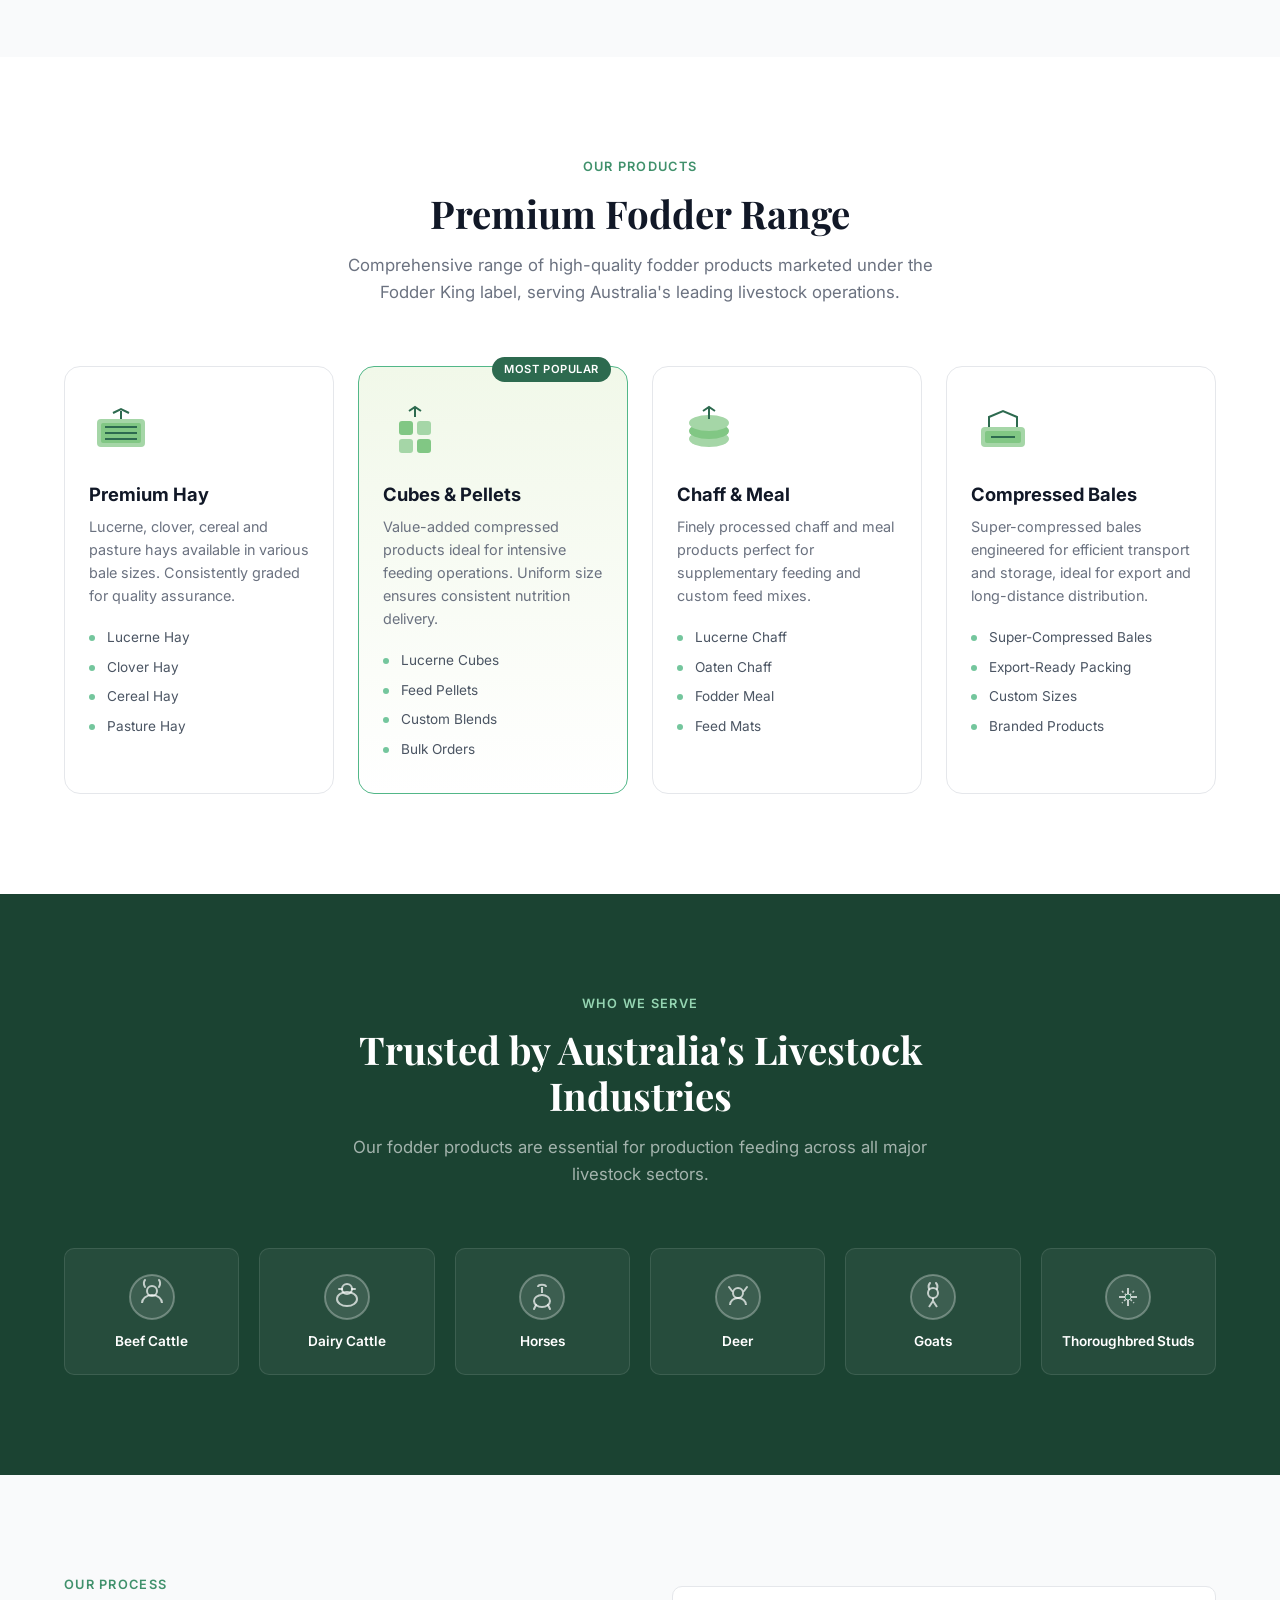
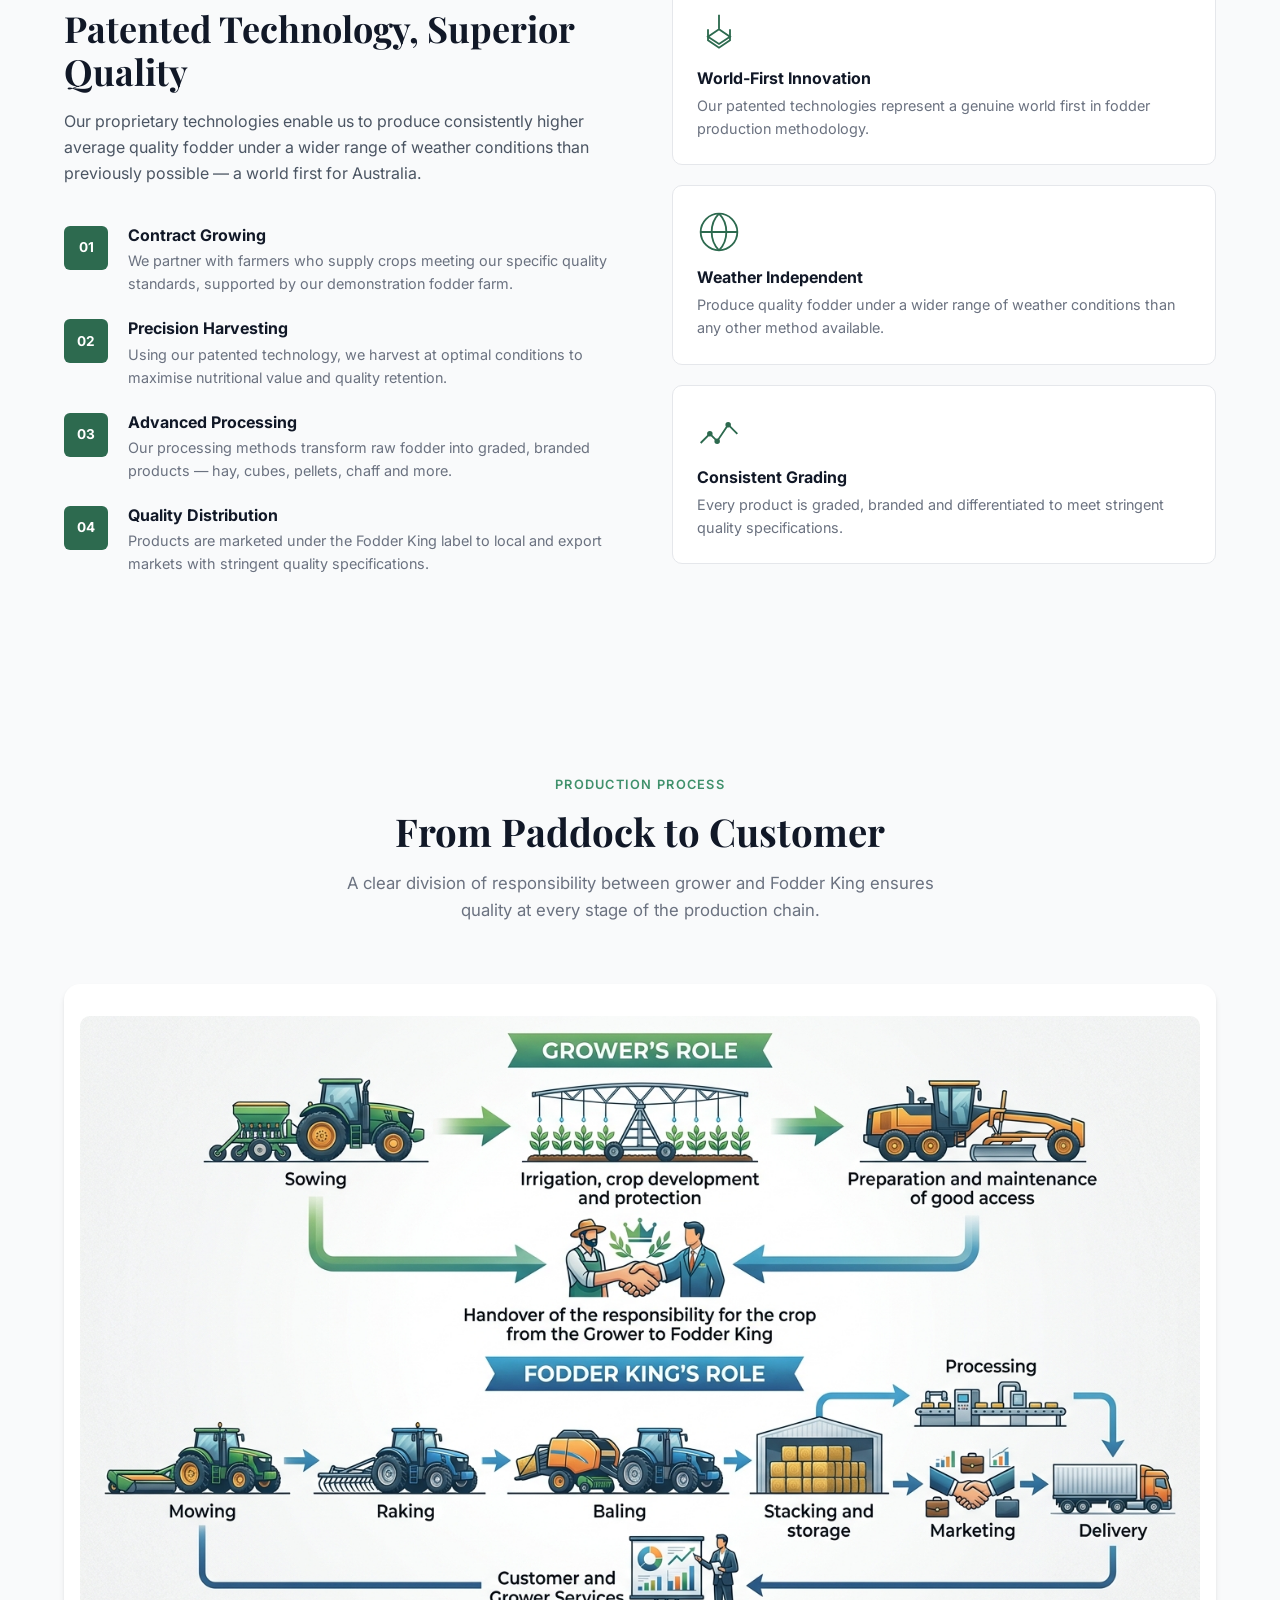
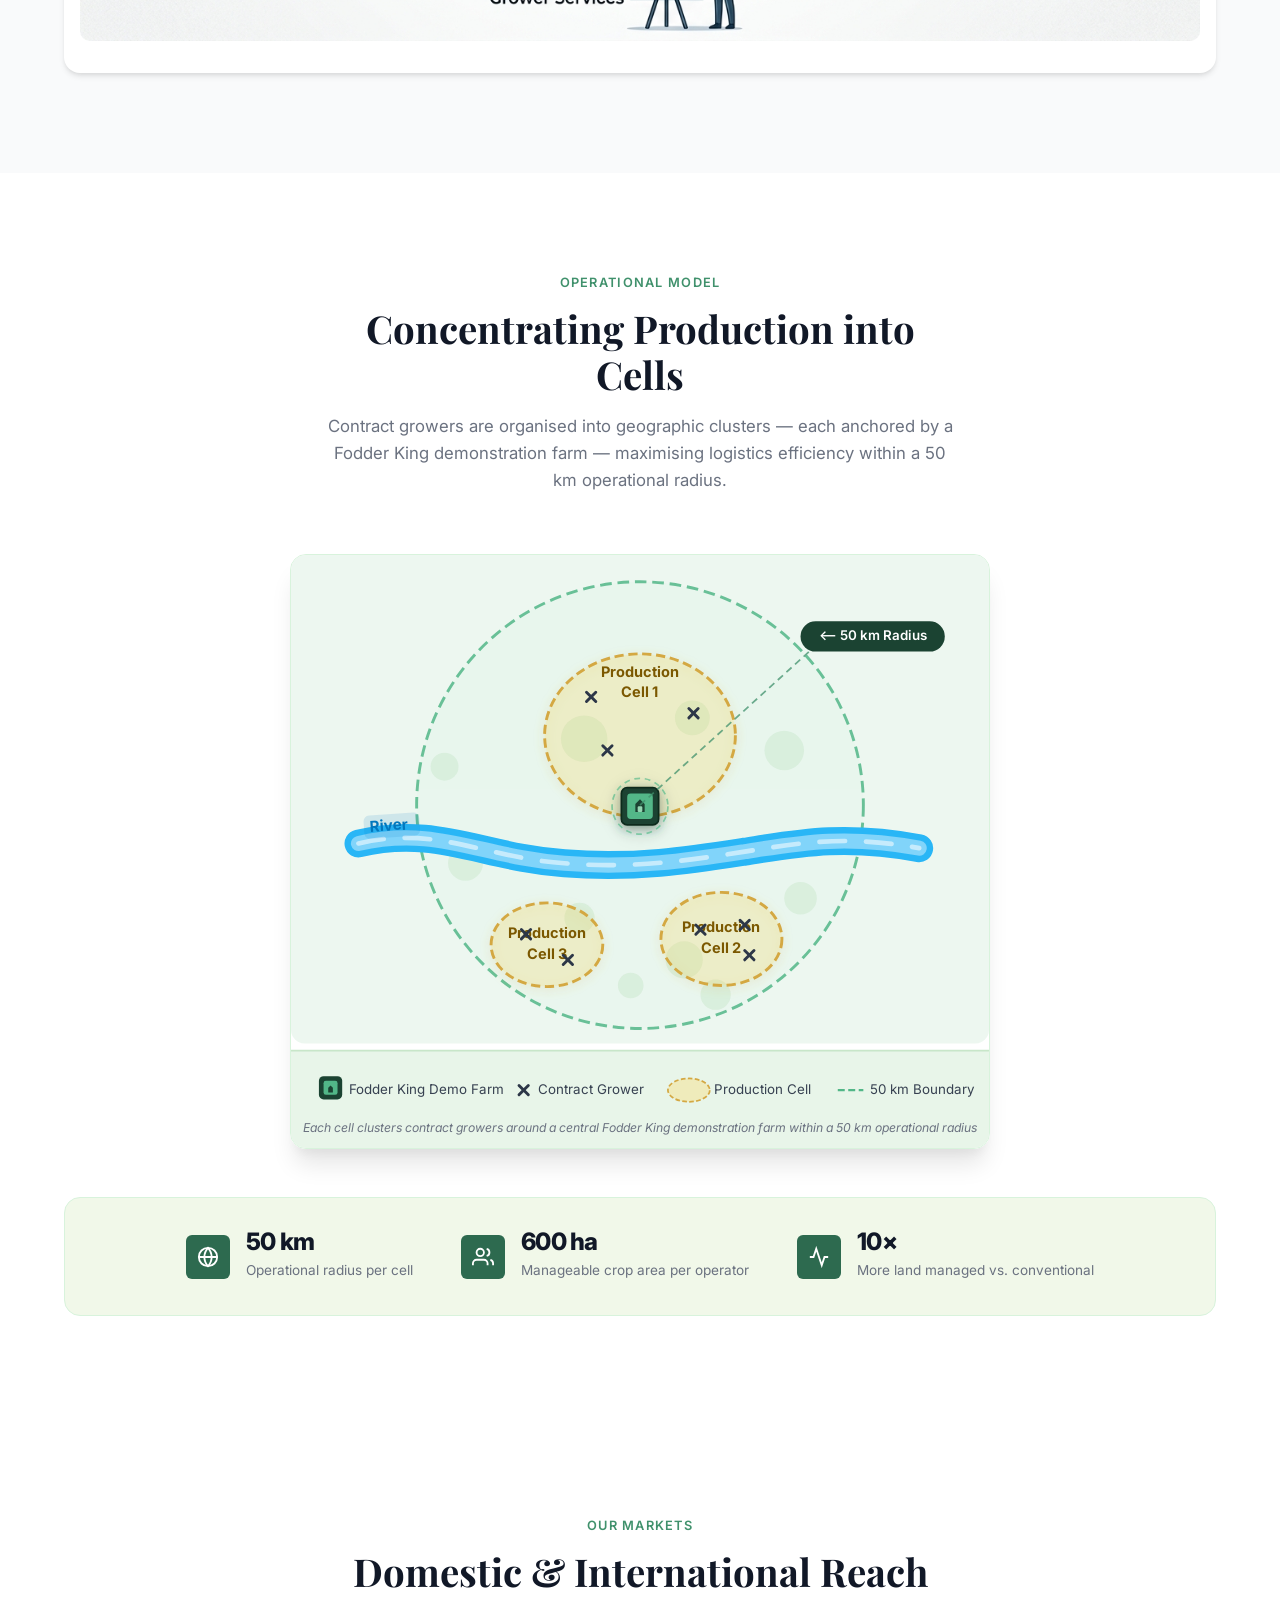
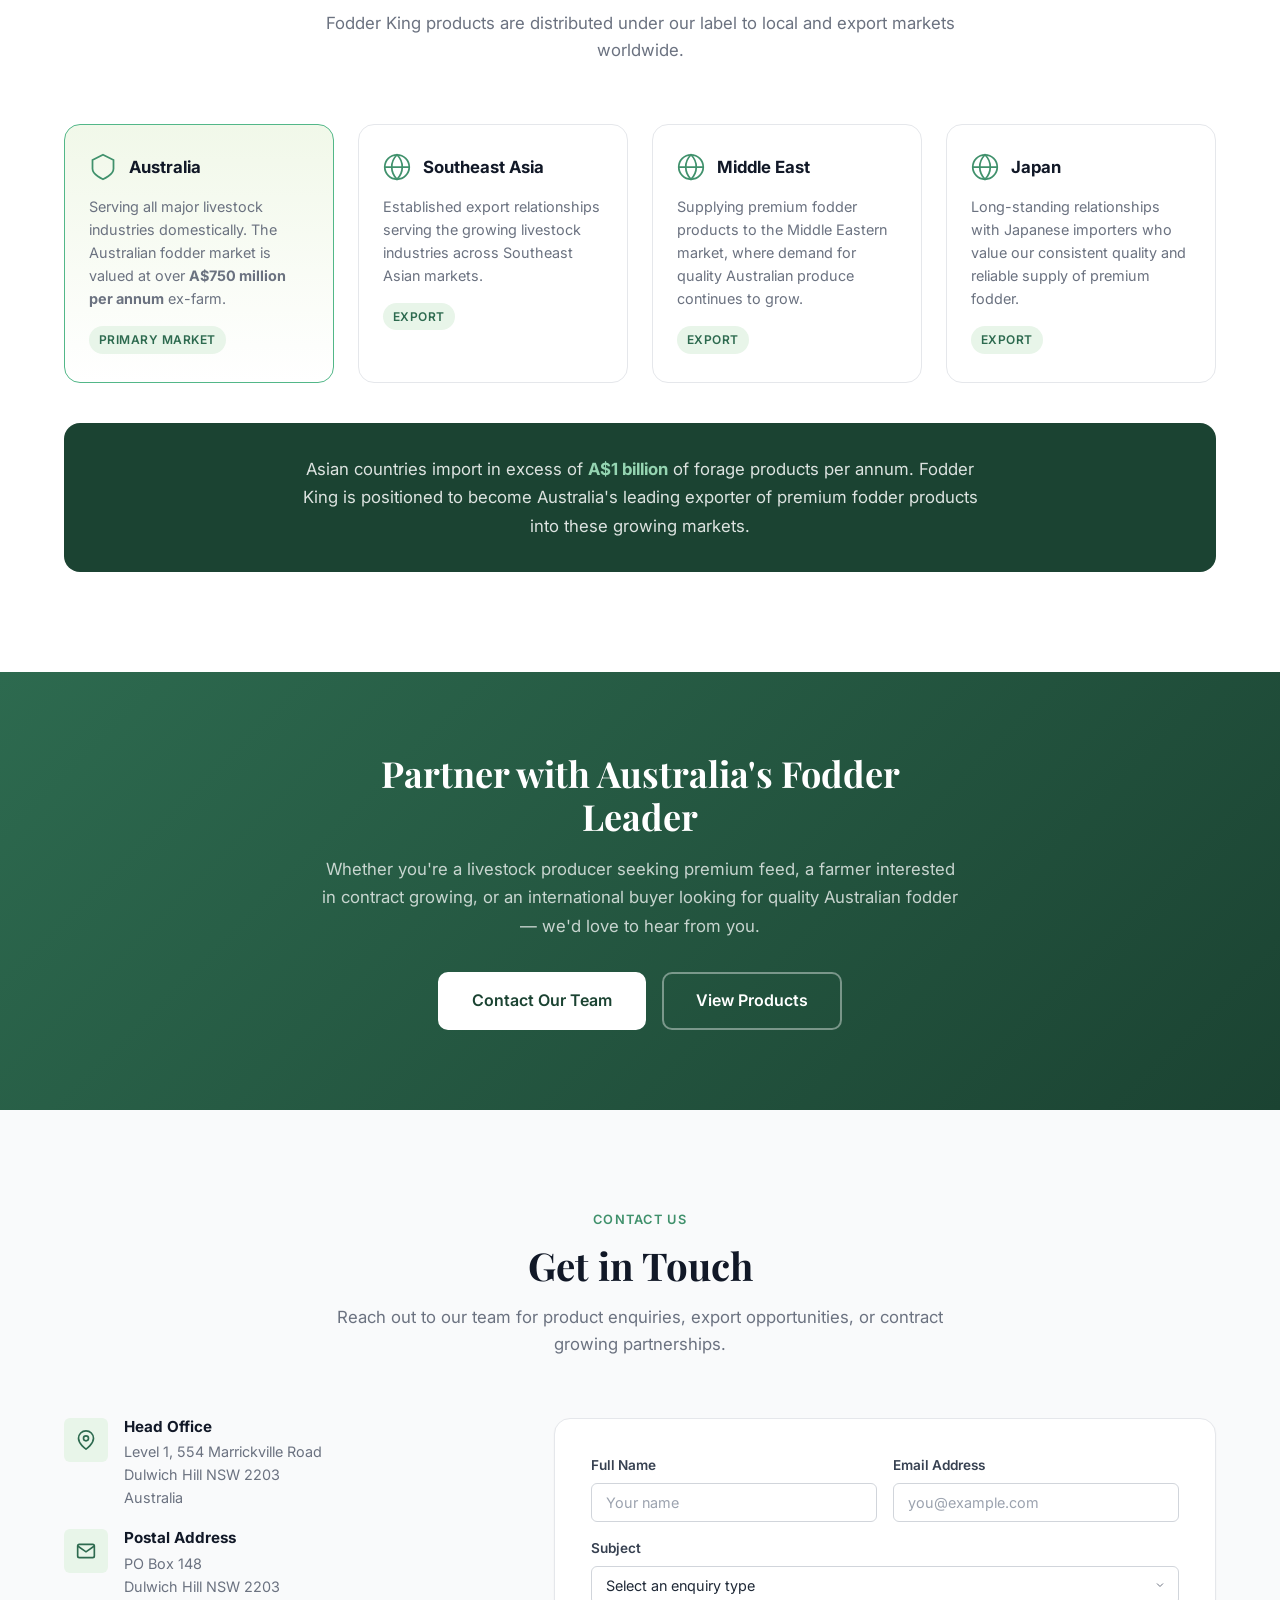
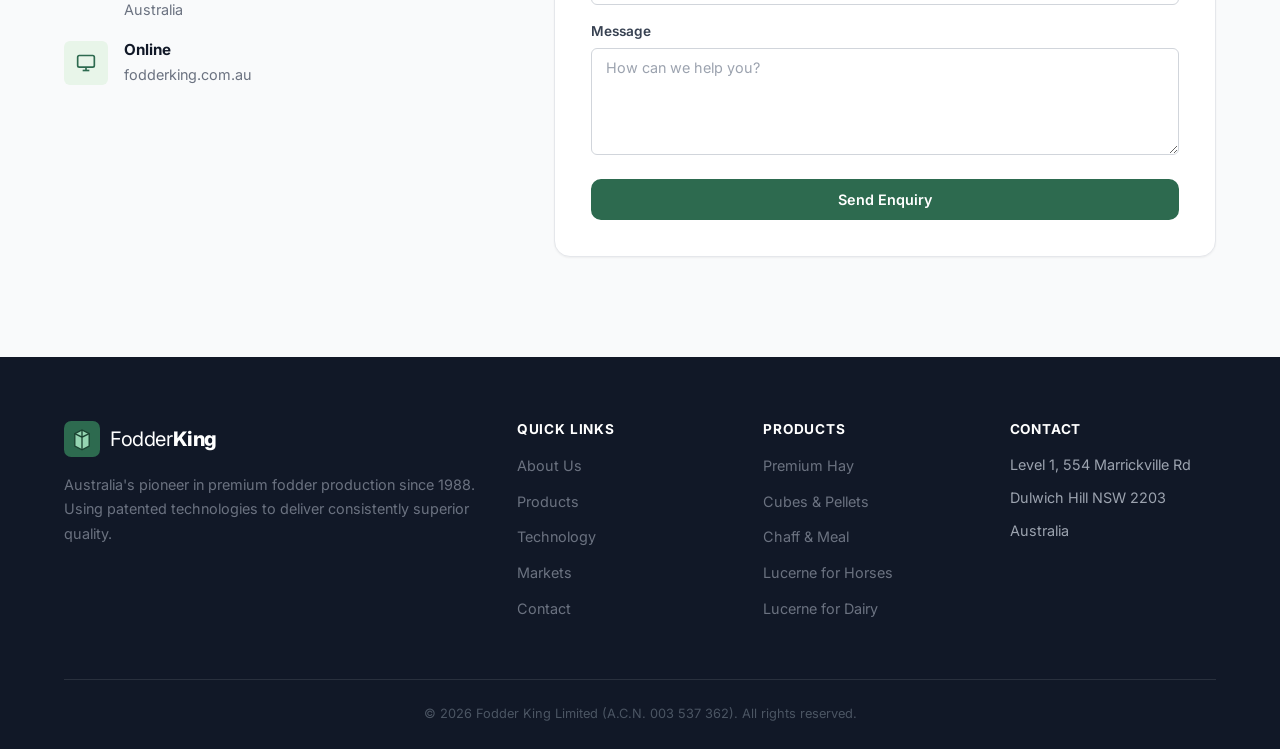
==== commit 1585ccb6: "Add animated WebGL shader background to hero section - Add flowing organic gradient shader using dom" ====
--- a/index.html
+++ b/index.html
@@ -39,6 +39,7 @@
 
   <!-- Hero Section -->
   <header class="hero" id="hero">
+    <canvas id="heroShader" class="hero-shader"></canvas>
     <div class="hero-bg"></div>
     <div class="container hero-content">
       <div class="hero-badge">Est. 1988 · Australian Owned</div>
@@ -789,6 +790,6 @@
     </div>
   </footer>
 
-  <script src="script.js"></script>
+  <script src="script.js?v=2"></script>
 </body>
 </html>
--- a/styles.css
+++ b/styles.css
@@ -275,10 +275,21 @@
   background: linear-gradient(135deg, var(--green-900) 0%, var(--green-800) 50%, #1a5c3a 100%);
 }
 
+.hero-shader {
+  position: absolute;
+  inset: 0;
+  width: 100%;
+  height: 100%;
+  z-index: 0;
+  opacity: 0.6;
+  pointer-events: none;
+}
+
 .hero-bg {
   position: absolute;
   inset: 0;
   opacity: 0.1;
+  z-index: 1;
   background-image:
     radial-gradient(circle at 20% 50%, rgba(255,255,255,0.15) 0%, transparent 50%),
     radial-gradient(circle at 80% 20%, rgba(255,255,255,0.1) 0%, transparent 50%),
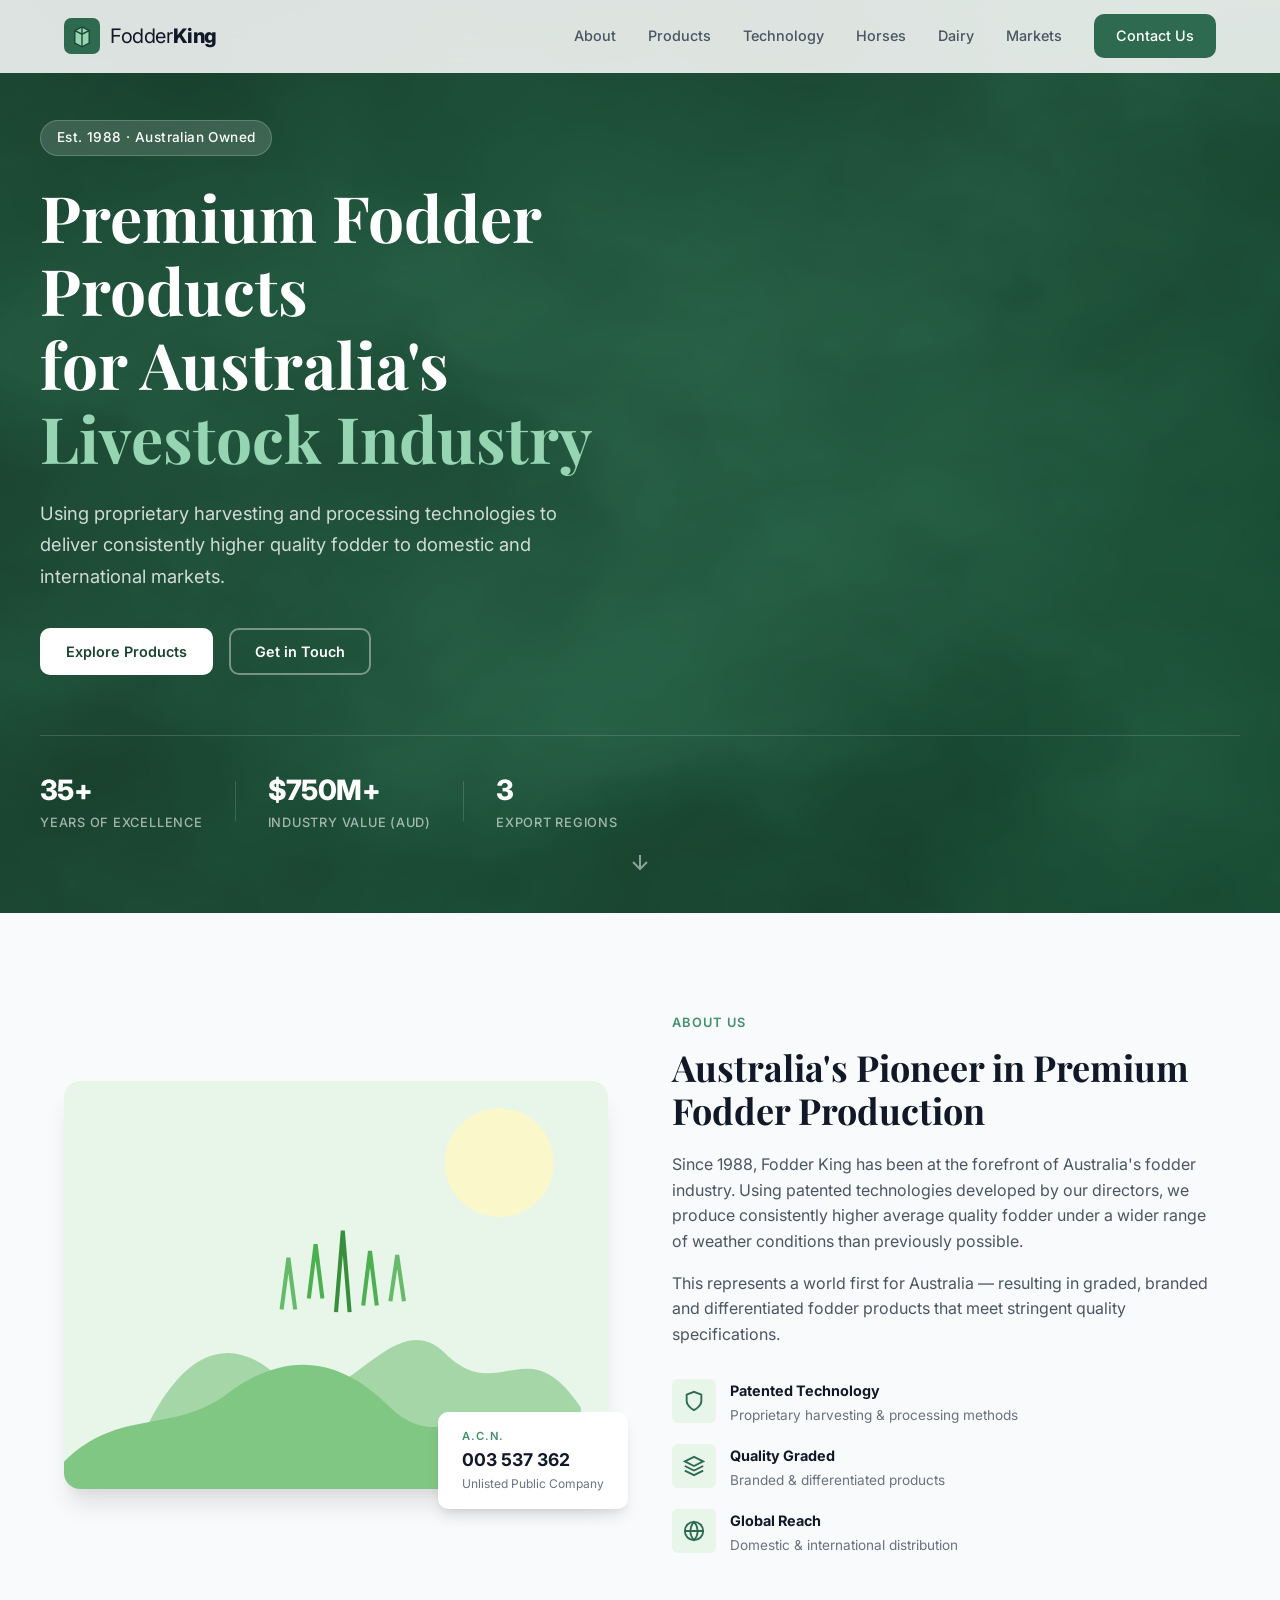
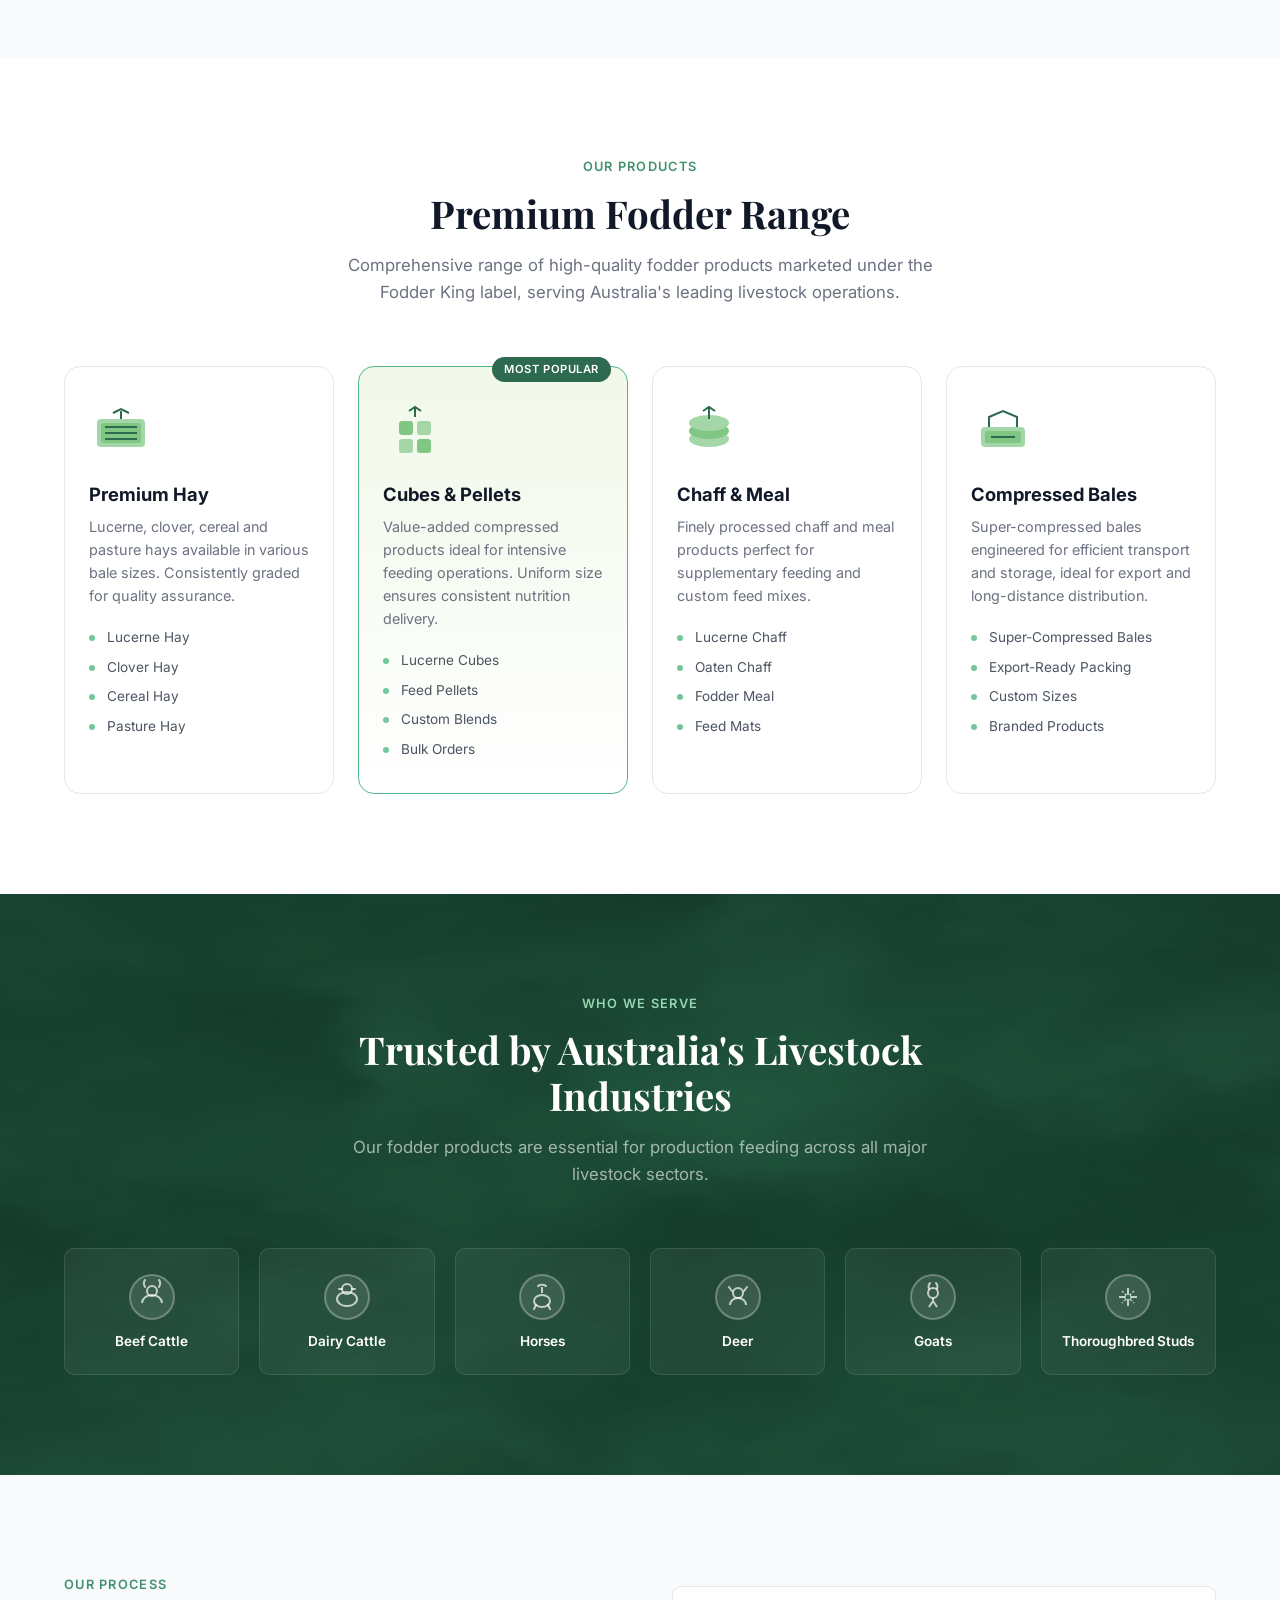
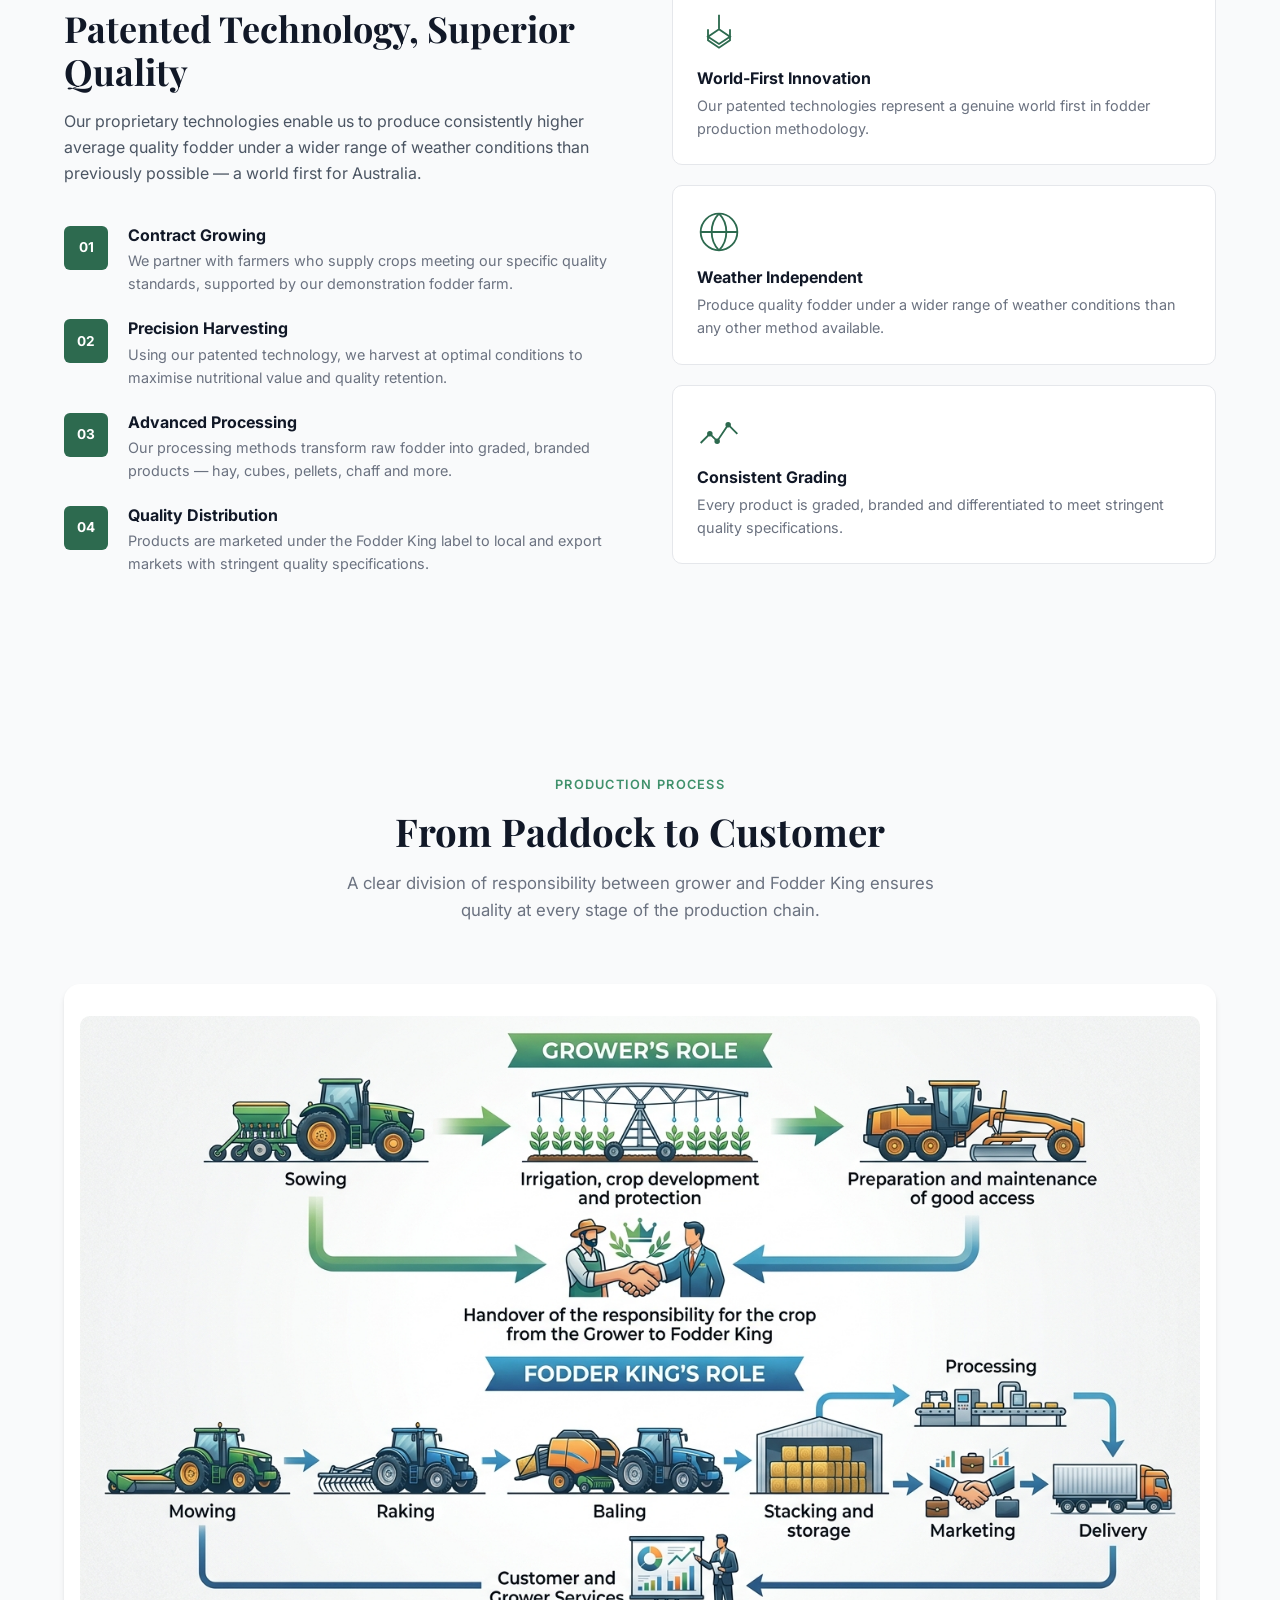
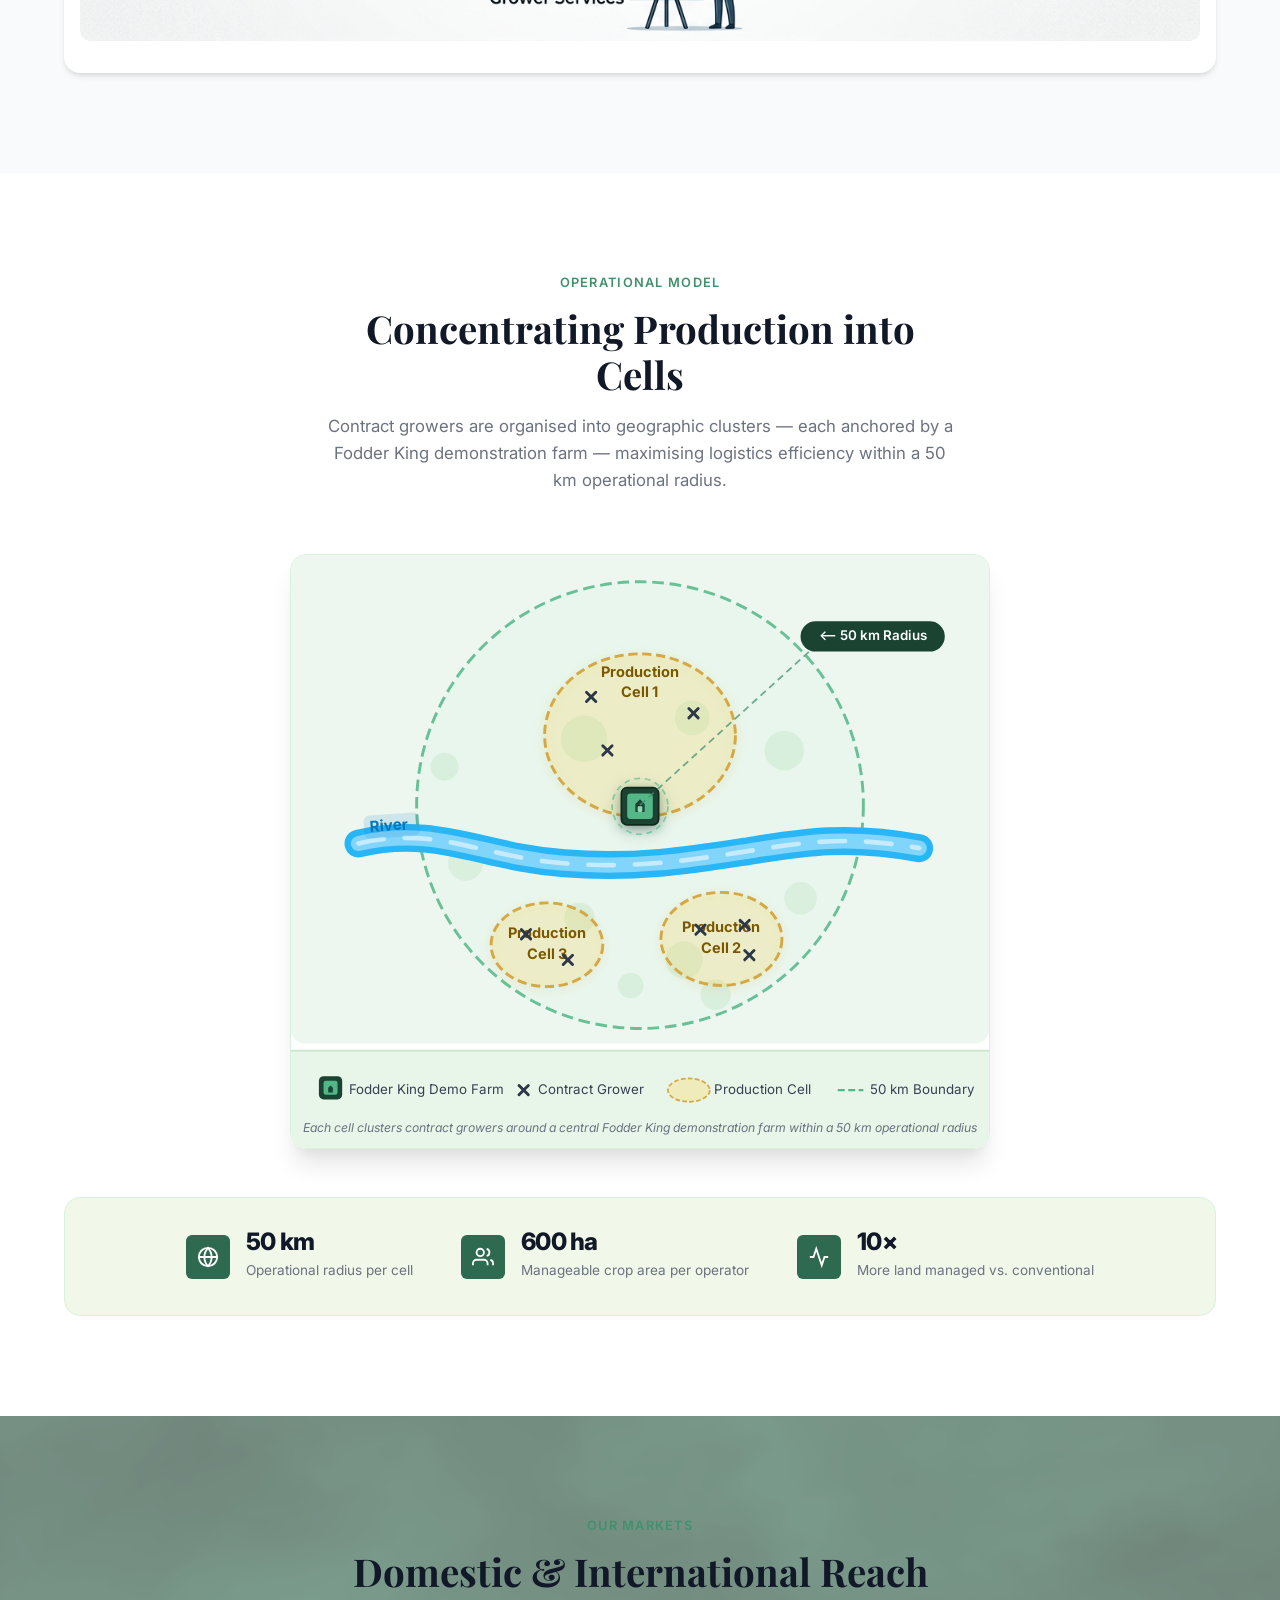
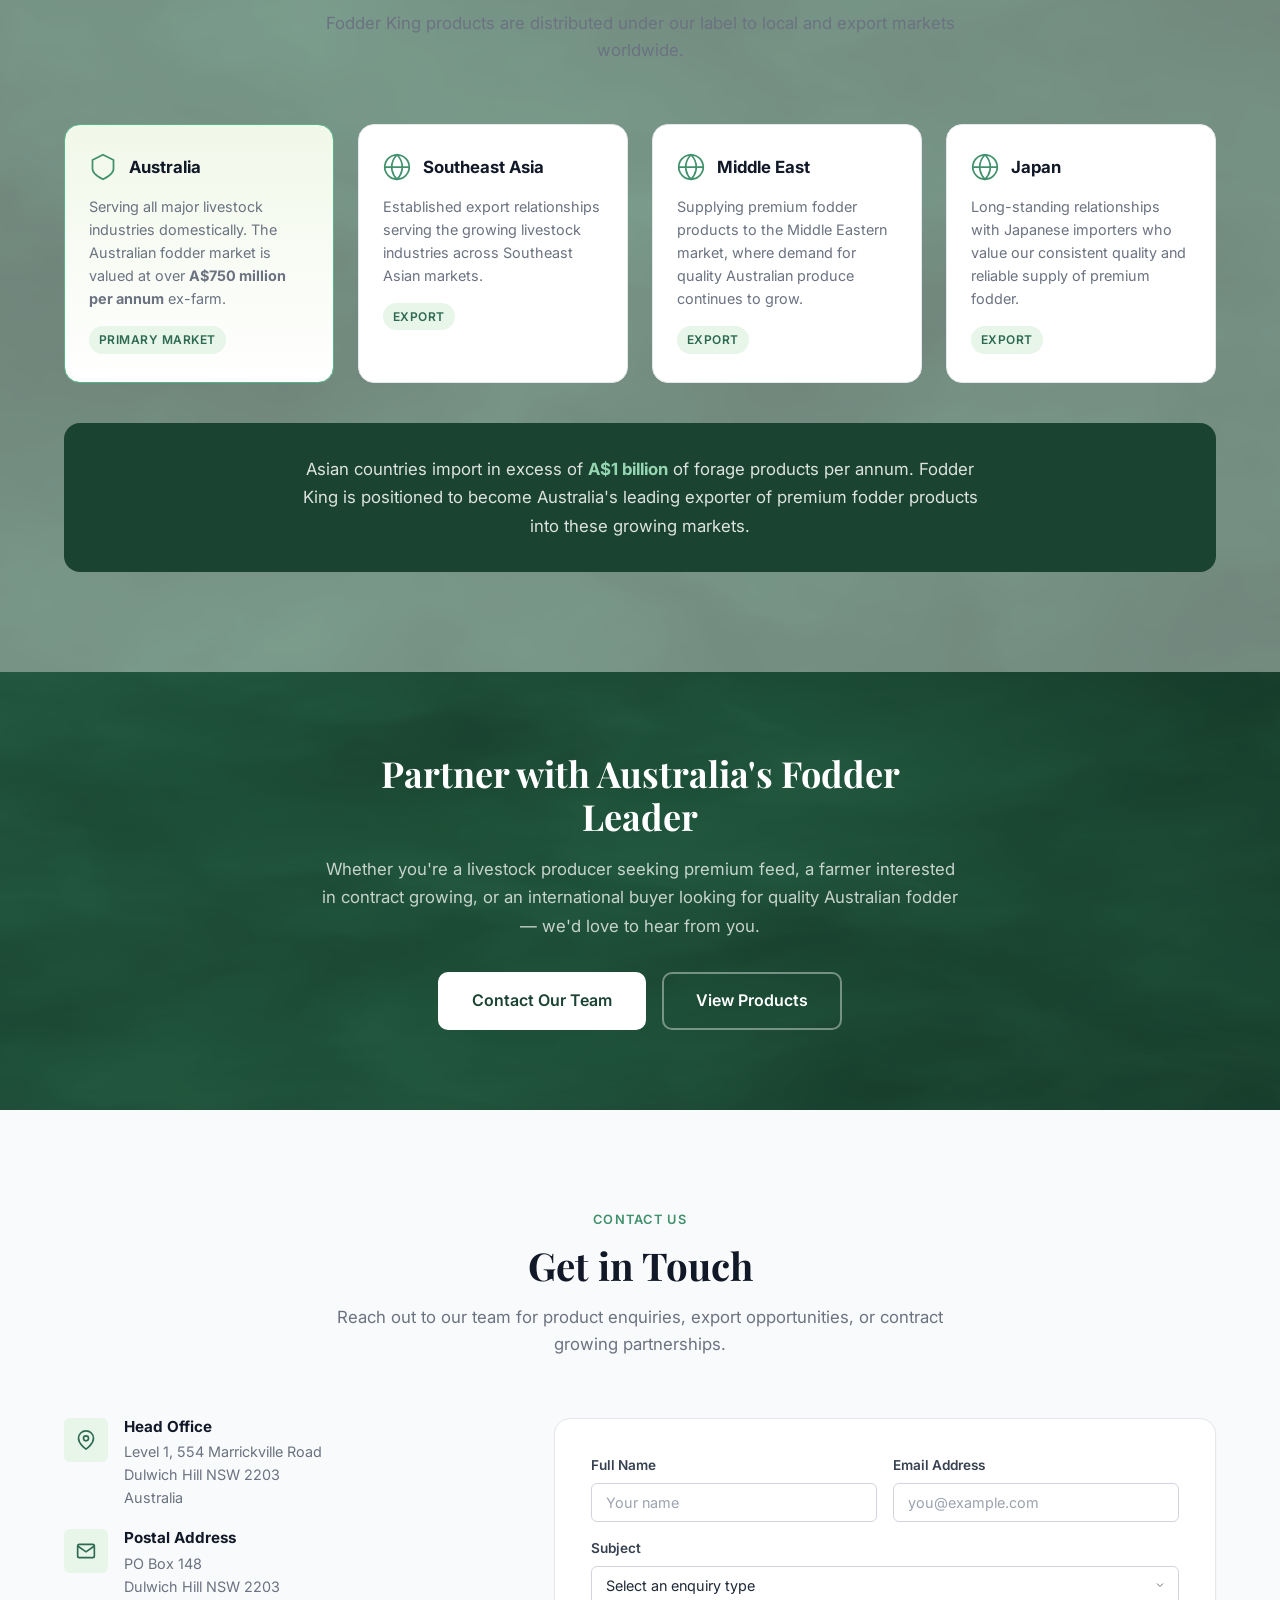
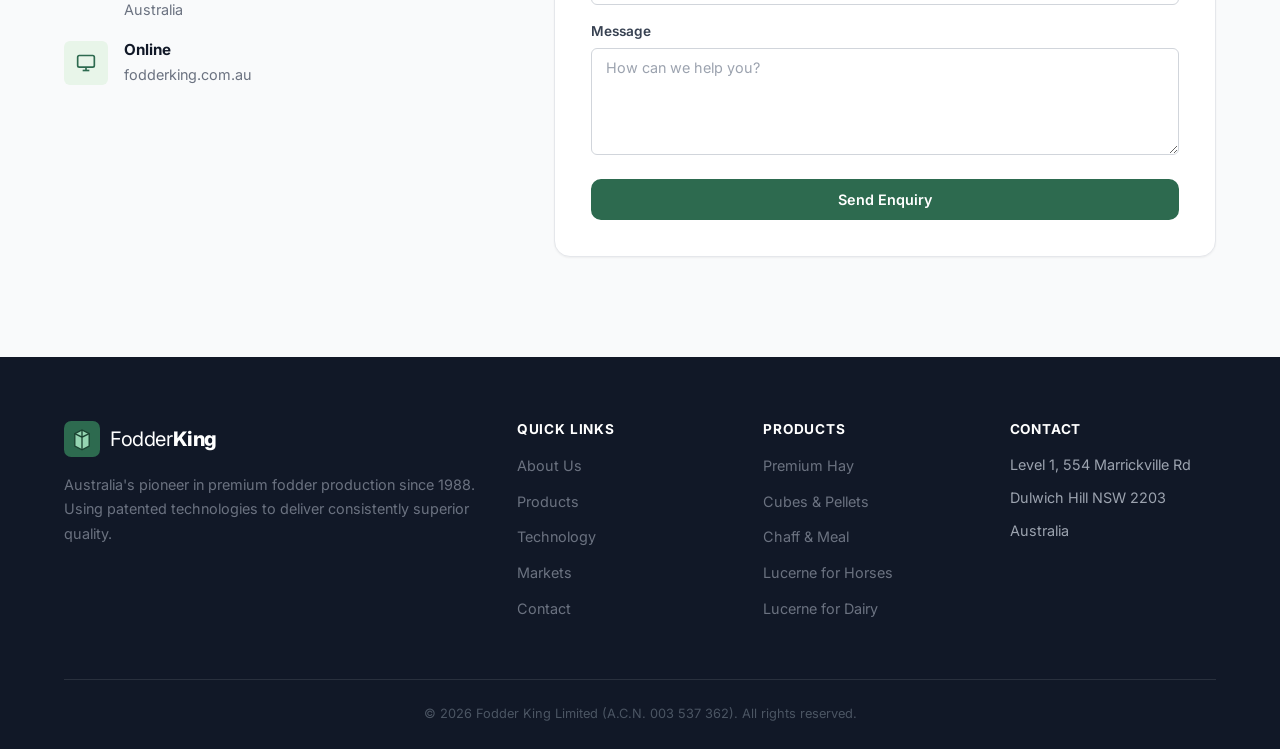
==== commit dcc369e1: "Add animated shader backgrounds to alternating dark sections - Refactor shader init into reusable in" ====
--- a/index.html
+++ b/index.html
@@ -224,7 +224,8 @@
   </section>
 
   <!-- Livestock Section -->
-  <section class="section section-livestock">
+  <section class="section section-livestock has-shader">
+    <canvas class="section-shader" aria-hidden="true"></canvas>
     <div class="container">
       <div class="section-header">
         <div class="section-label">Who We Serve</div>
@@ -608,7 +609,8 @@
   </section>
 
   <!-- Markets Section -->
-  <section class="section section-markets" id="markets">
+  <section class="section section-markets has-shader" id="markets">
+    <canvas class="section-shader" aria-hidden="true"></canvas>
     <div class="container">
       <div class="section-header">
         <div class="section-label">Our Markets</div>
@@ -656,7 +658,8 @@
   </section>
 
   <!-- CTA Section -->
-  <section class="section section-cta">
+  <section class="section section-cta has-shader">
+    <canvas class="section-shader" aria-hidden="true"></canvas>
     <div class="container">
       <div class="cta-content">
         <h2>Partner with Australia's Fodder Leader</h2>
@@ -790,6 +793,6 @@
     </div>
   </footer>
 
-  <script src="script.js?v=2"></script>
+  <script src="script.js?v=3"></script>
 </body>
 </html>
--- a/styles.css
+++ b/styles.css
@@ -275,7 +275,8 @@
   background: linear-gradient(135deg, var(--green-900) 0%, var(--green-800) 50%, #1a5c3a 100%);
 }
 
-.hero-shader {
+.hero-shader,
+.section-shader {
   position: absolute;
   inset: 0;
   width: 100%;
@@ -283,6 +284,16 @@
   z-index: 0;
   opacity: 0.6;
   pointer-events: none;
+}
+
+.has-shader {
+  position: relative;
+  overflow: hidden;
+}
+
+.has-shader > .container {
+  position: relative;
+  z-index: 1;
 }
 
 .hero-bg {
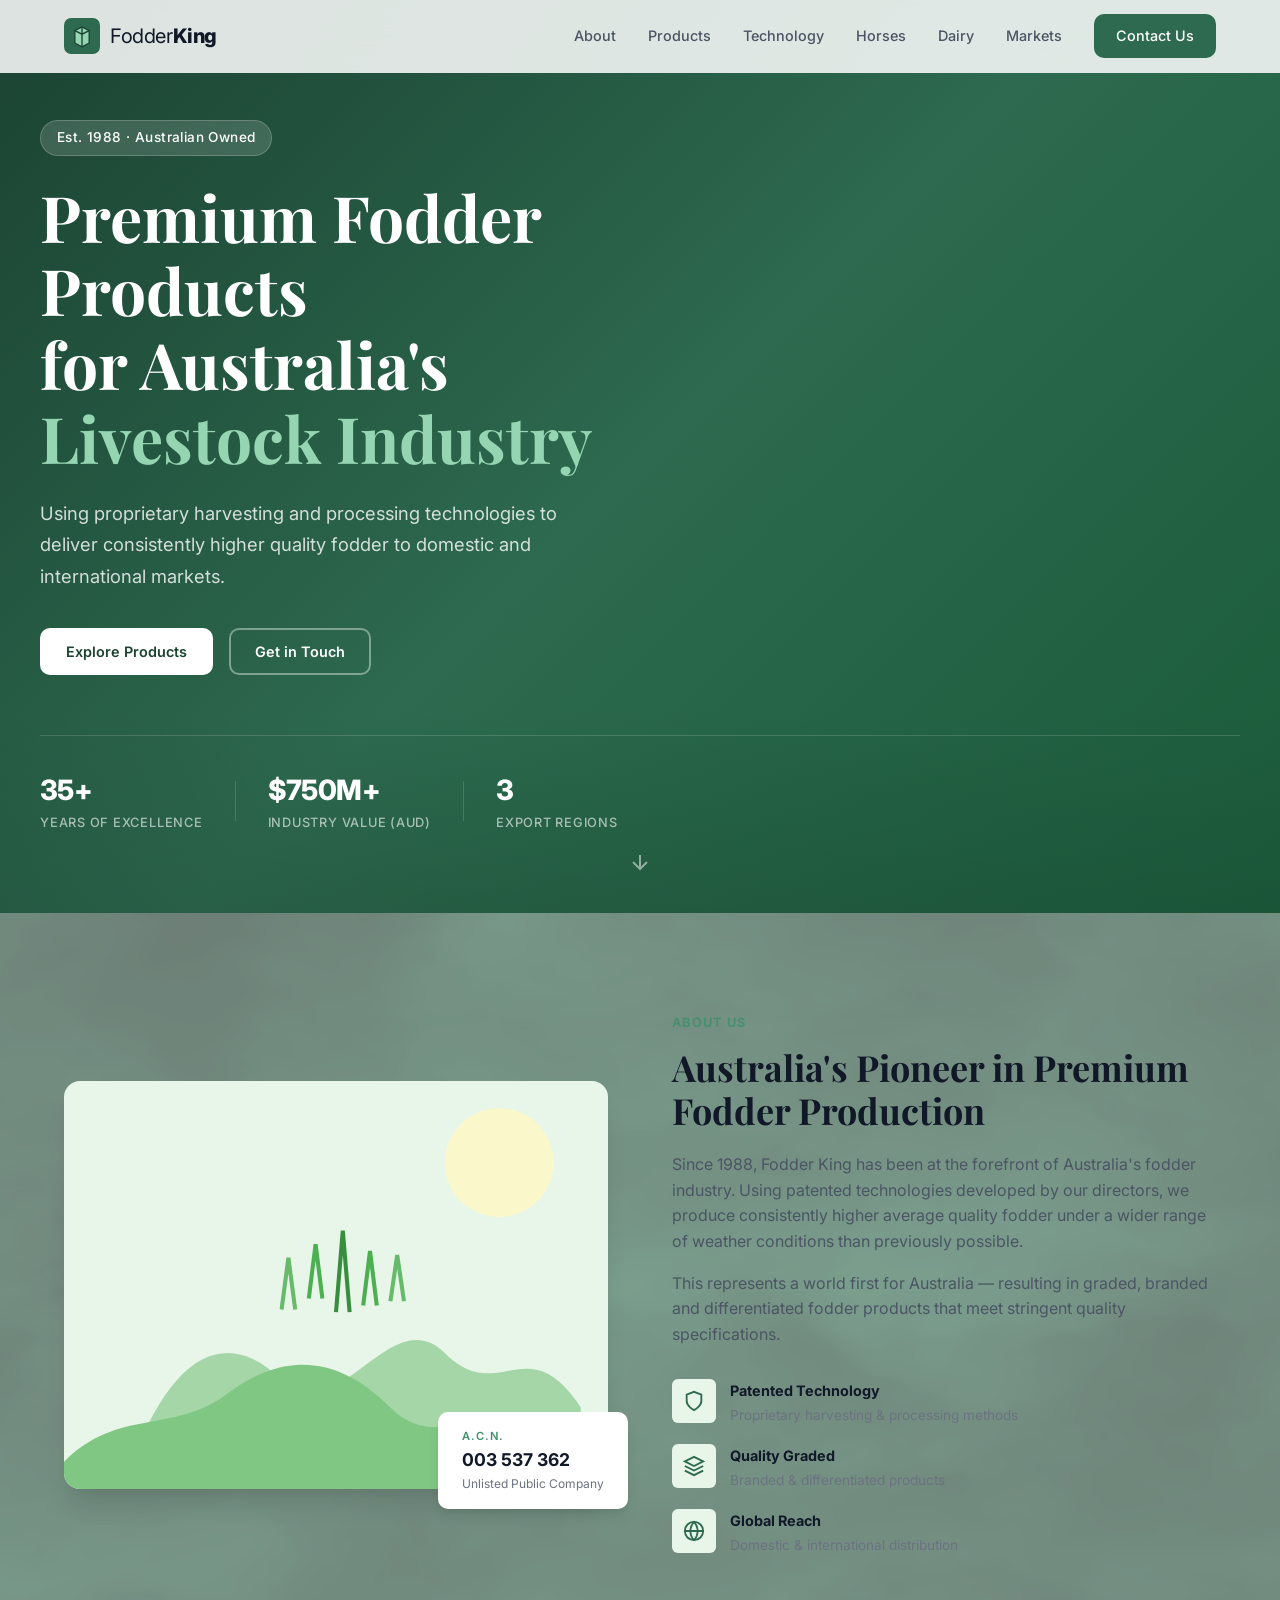
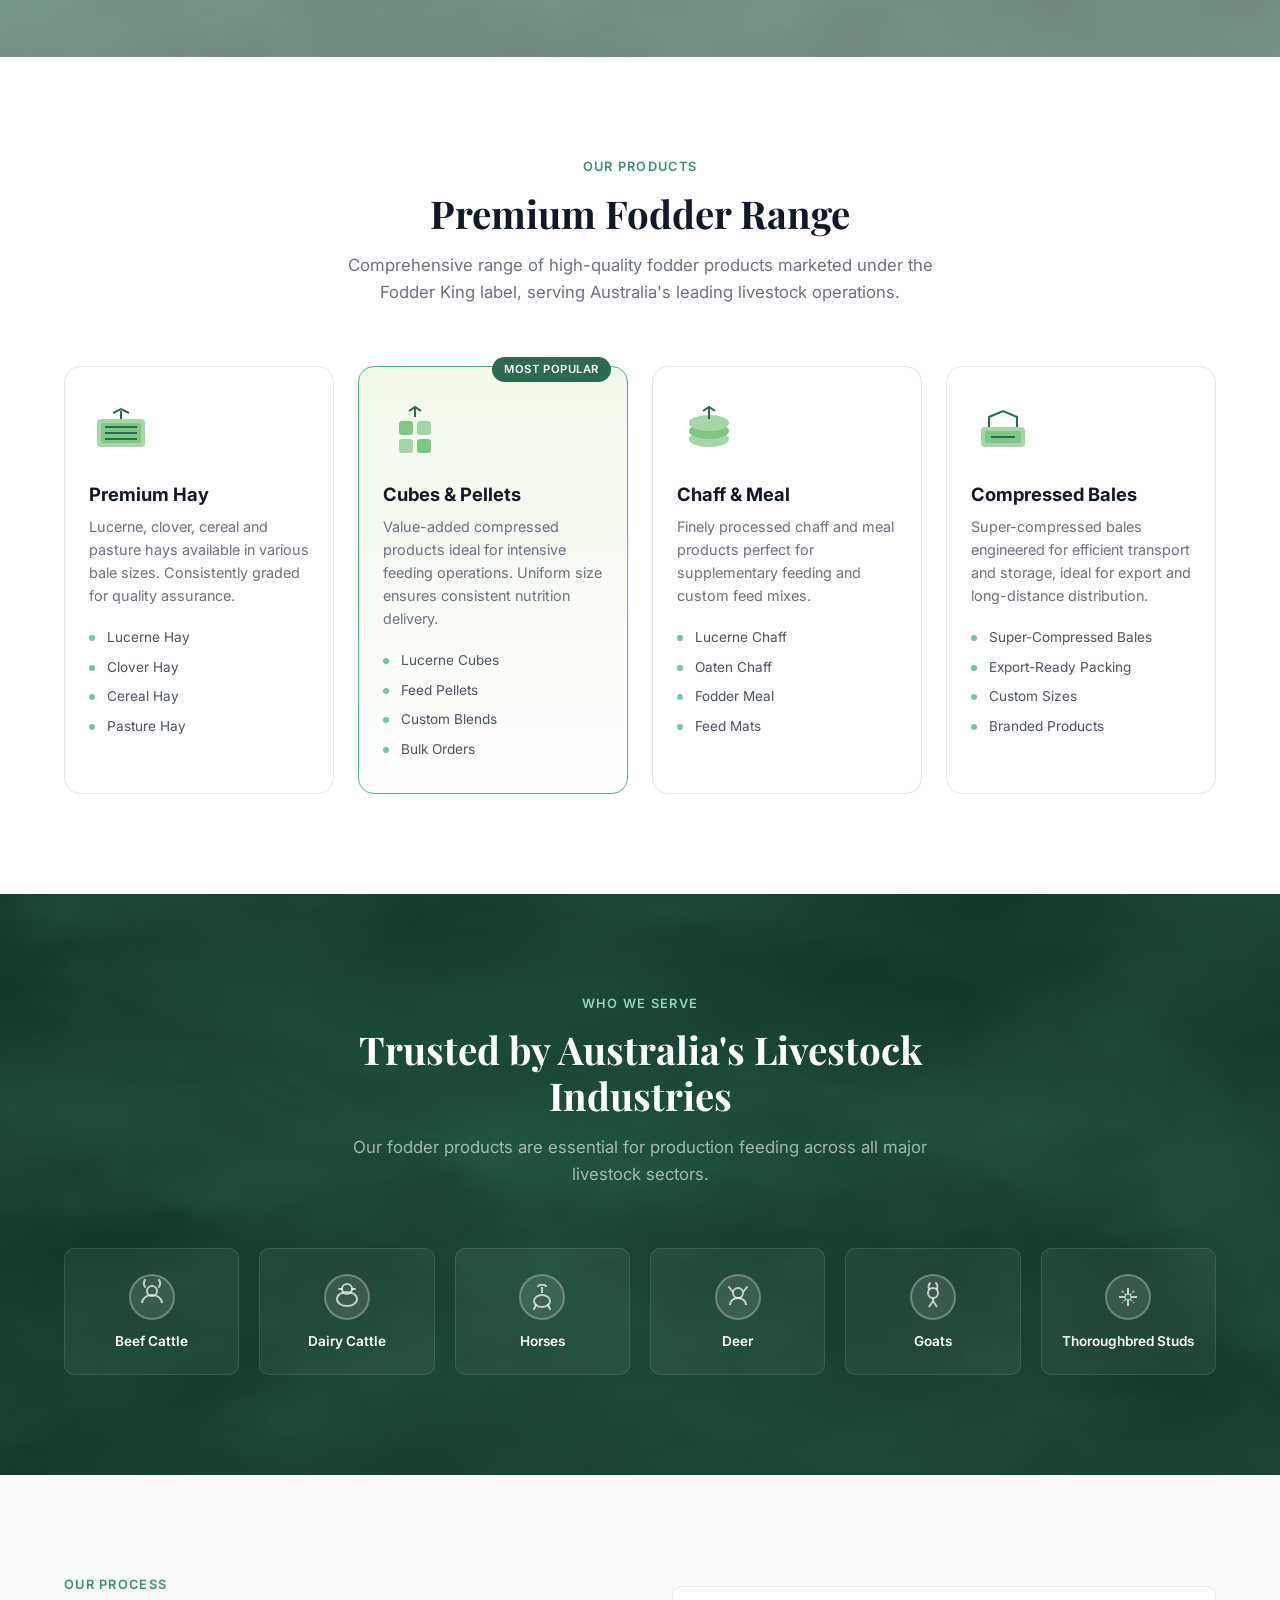
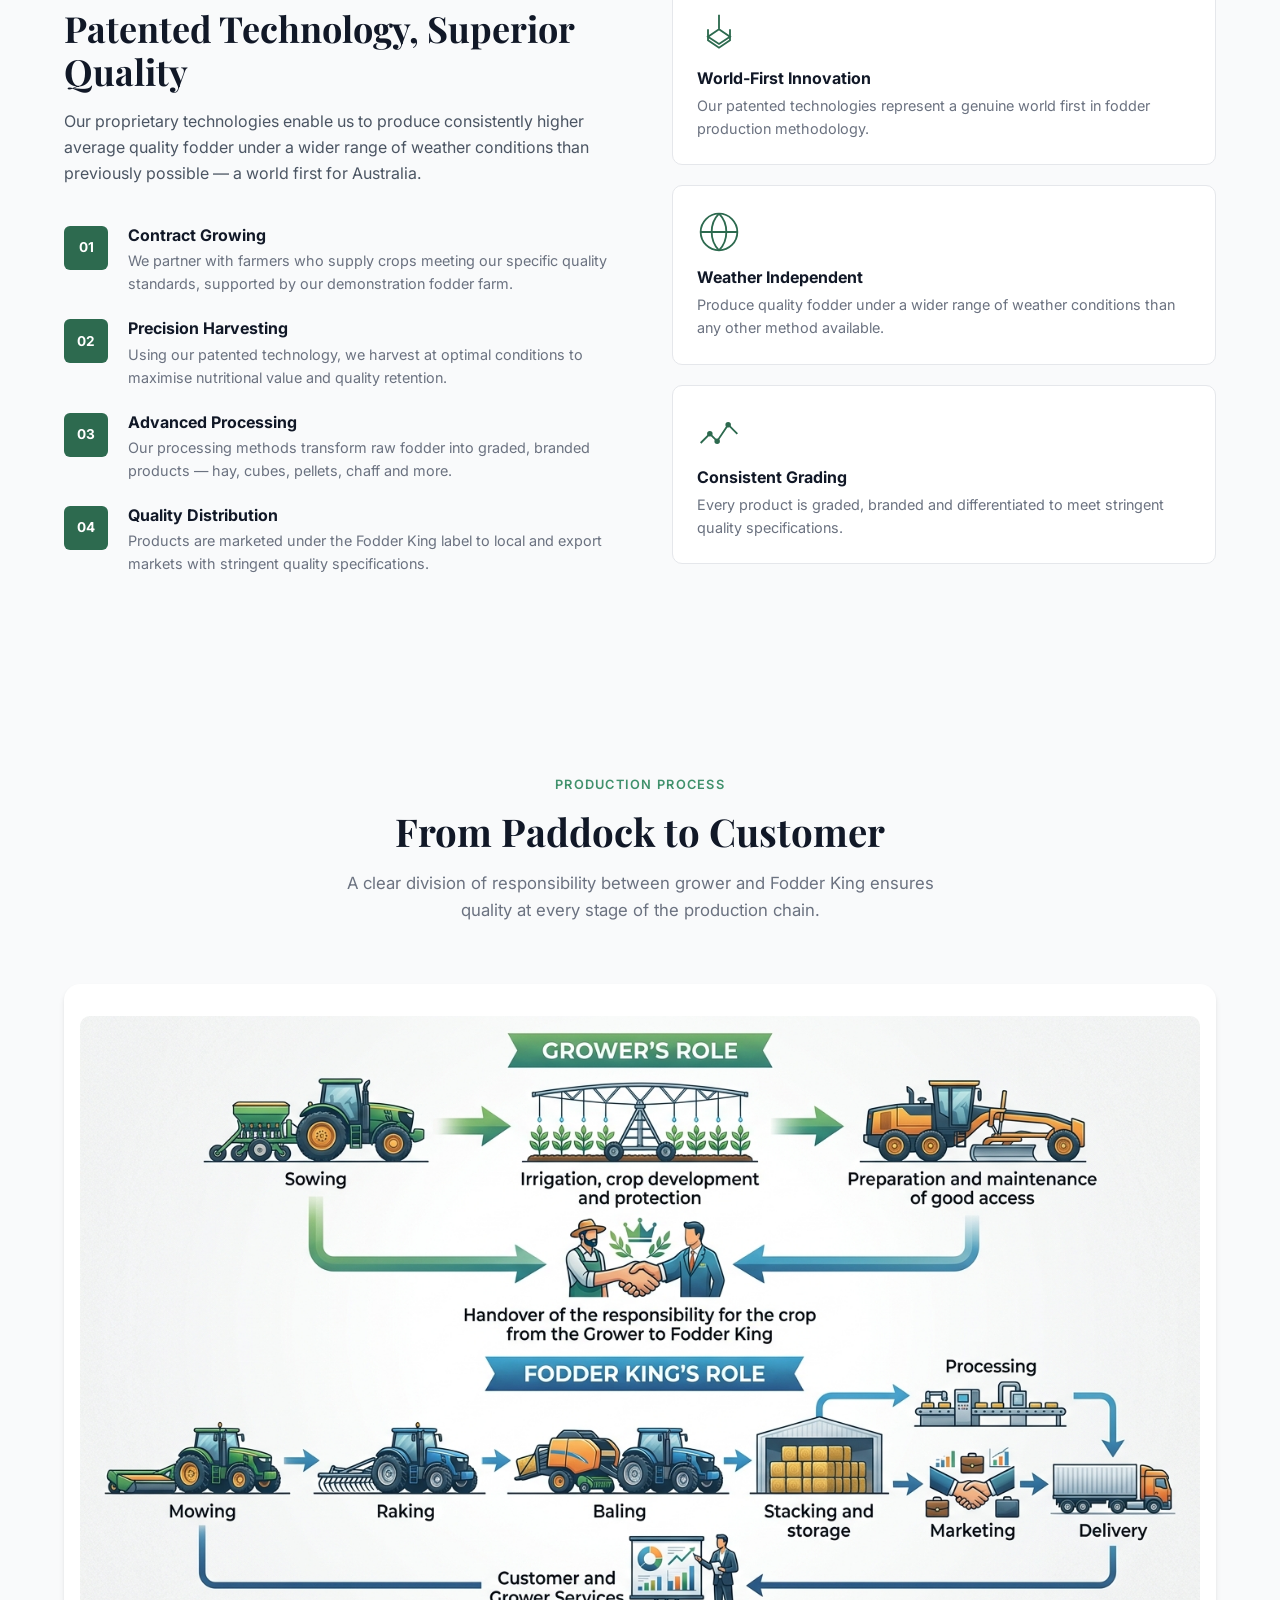
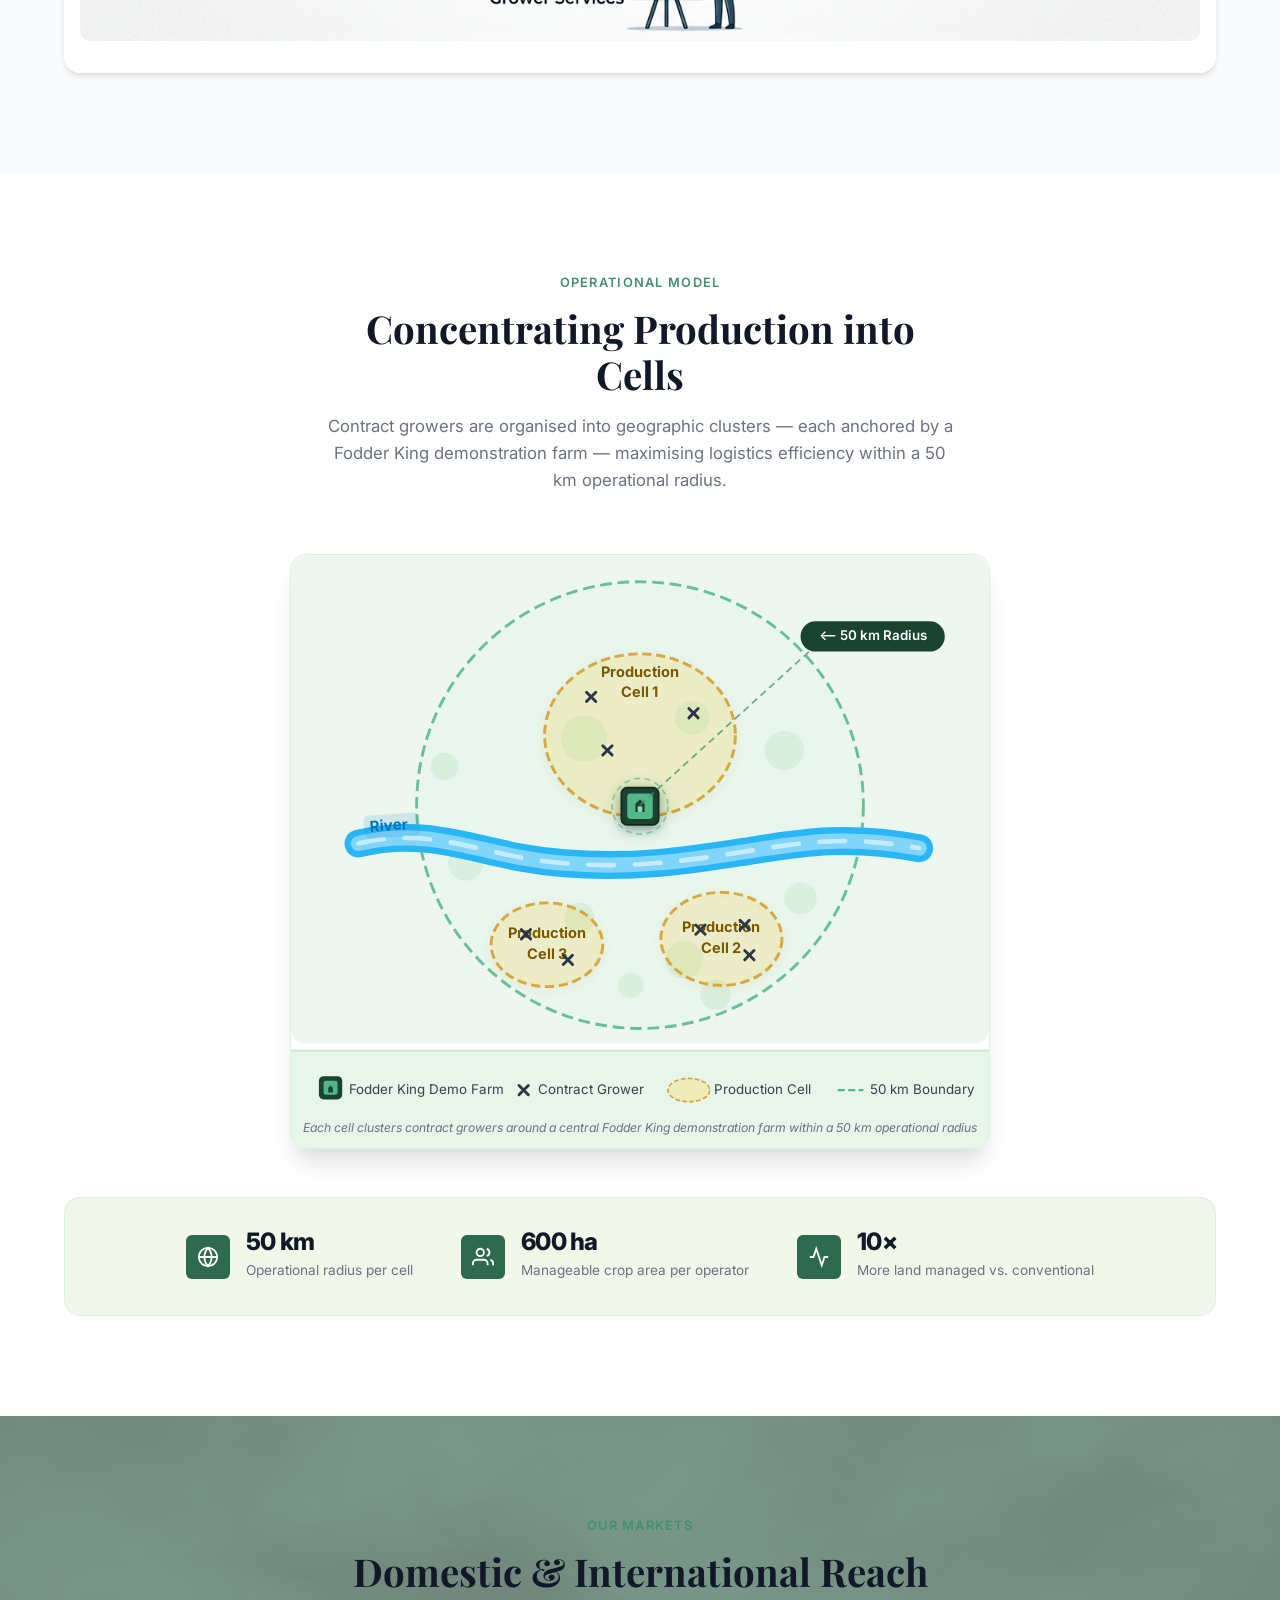
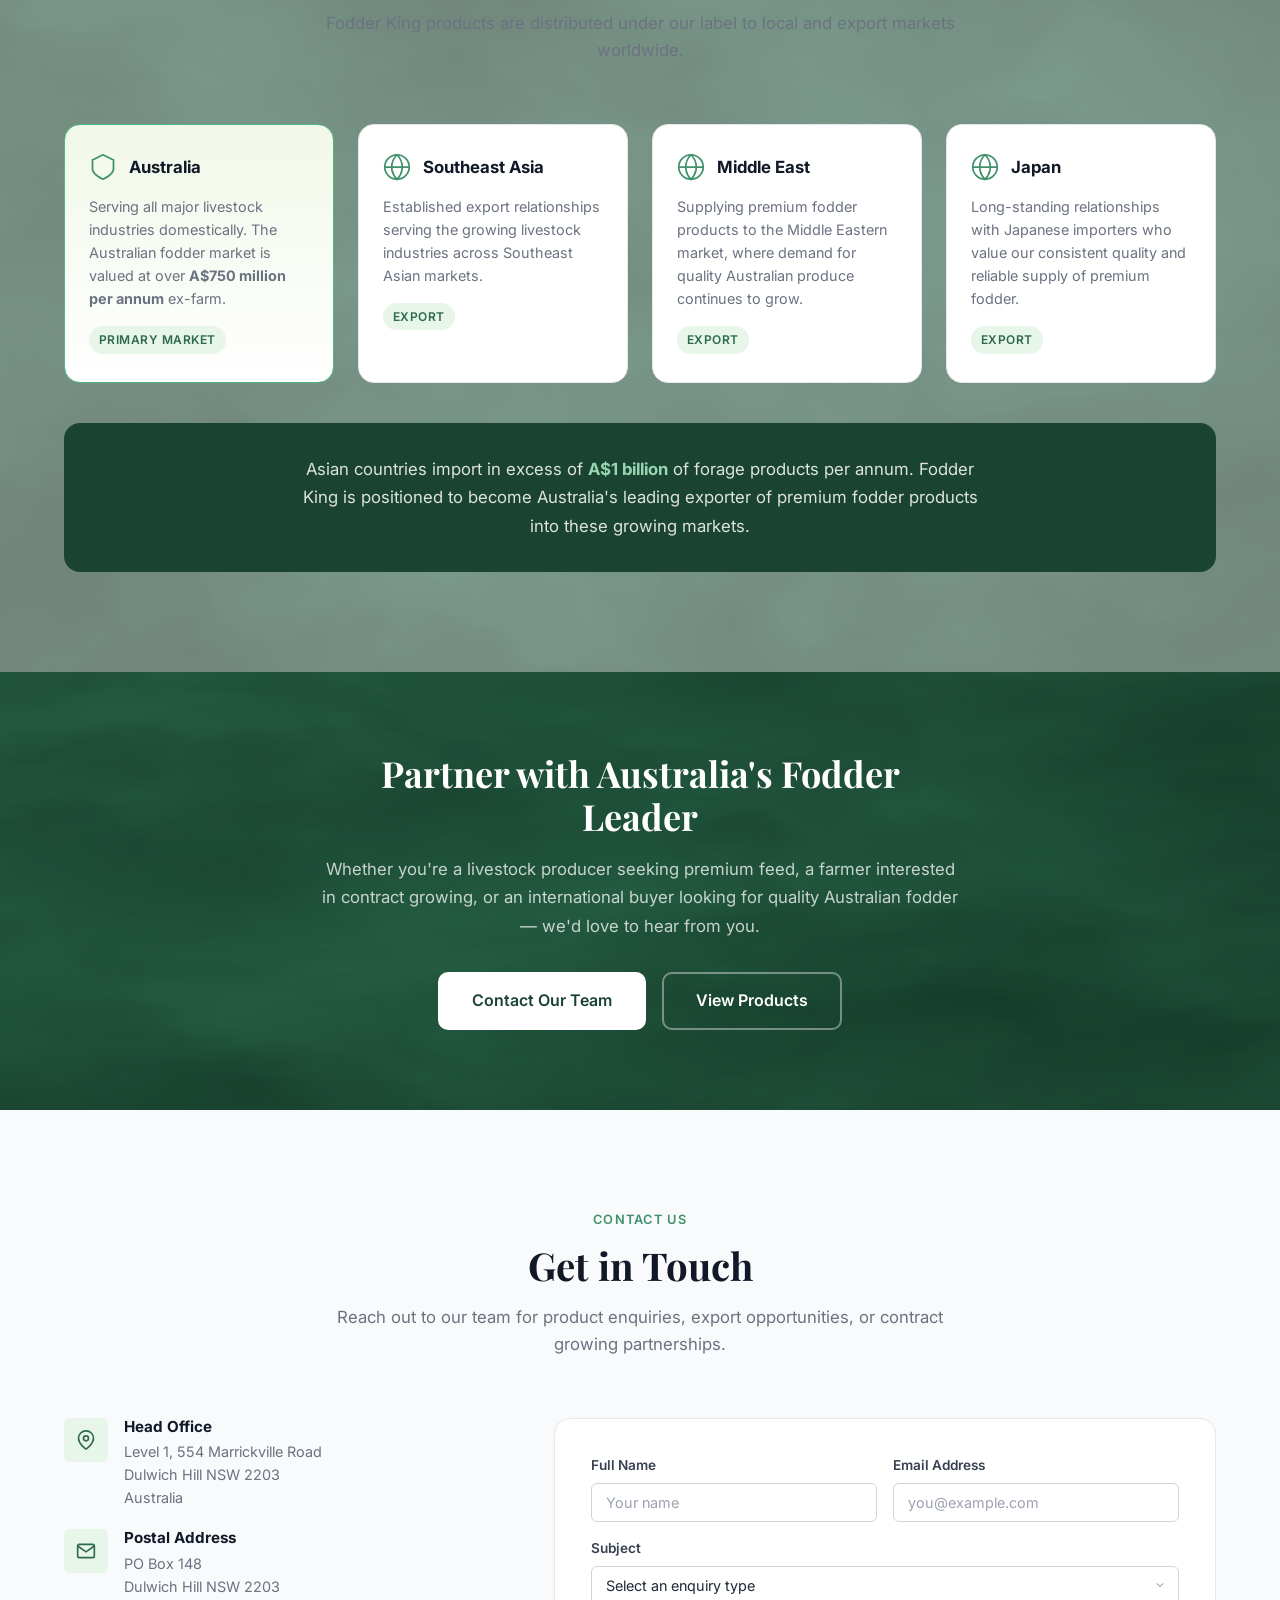
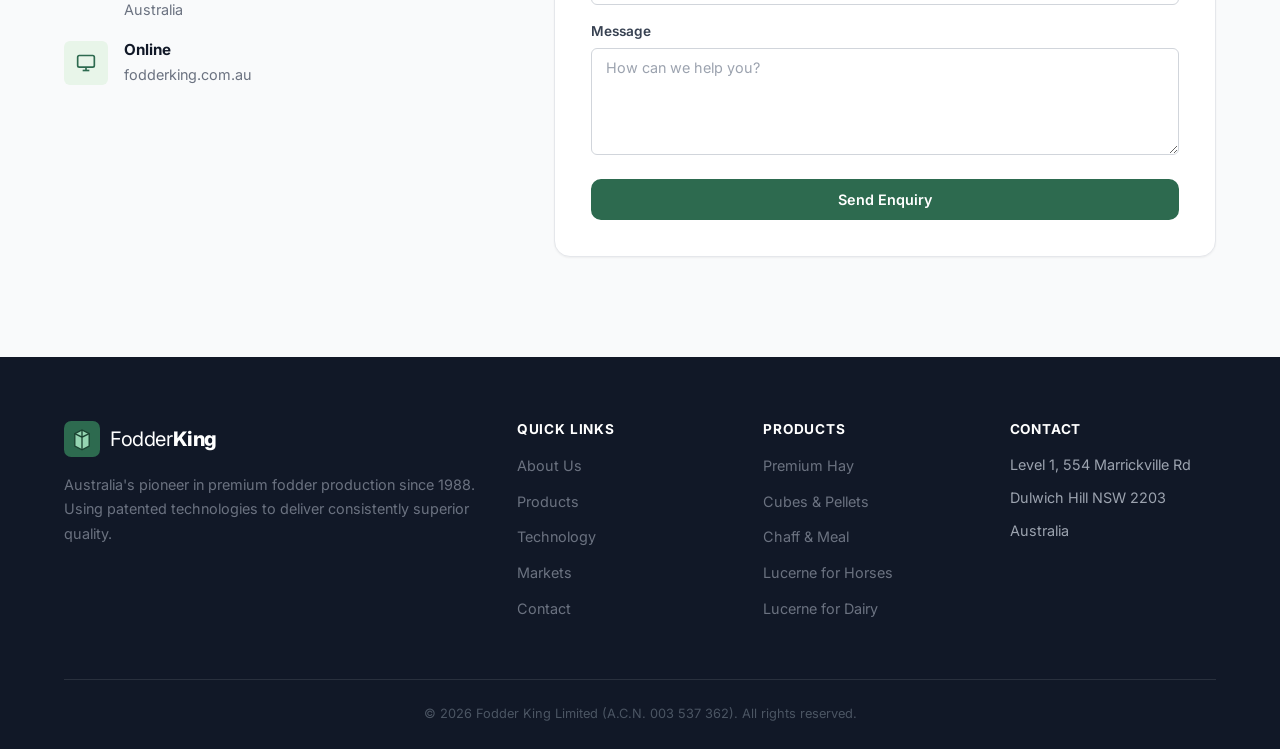
==== commit e2979532: "Add MP4 video background to hero section, move shader to About - Replace hero shader canvas with aut" ====
--- a/index.html
+++ b/index.html
@@ -39,8 +39,10 @@
 
   <!-- Hero Section -->
   <header class="hero" id="hero">
-    <canvas id="heroShader" class="hero-shader"></canvas>
-    <div class="hero-bg"></div>
+    <video class="hero-video" autoplay muted loop playsinline>
+      <source src="hero-bg.mp4" type="video/mp4">
+    </video>
+    <div class="hero-video-overlay"></div>
     <div class="container hero-content">
       <div class="hero-badge">Est. 1988 · Australian Owned</div>
       <h1>Premium Fodder Products<br>for Australia's<br><span class="highlight">Livestock Industry</span></h1>
@@ -74,7 +76,8 @@
   </header>
 
   <!-- About Section -->
-  <section class="section section-about" id="about">
+  <section class="section section-about has-shader" id="about">
+    <canvas class="section-shader" aria-hidden="true"></canvas>
     <div class="container">
       <div class="section-grid about-grid">
         <div class="about-image">
@@ -793,6 +796,6 @@
     </div>
   </footer>
 
-  <script src="script.js?v=3"></script>
+  <script src="script.js?v=4"></script>
 </body>
 </html>
--- a/styles.css
+++ b/styles.css
@@ -296,15 +296,25 @@
   z-index: 1;
 }
 
-.hero-bg {
+.hero-video {
   position: absolute;
   inset: 0;
-  opacity: 0.1;
+  width: 100%;
+  height: 100%;
+  object-fit: cover;
+  z-index: 0;
+}
+
+.hero-video-overlay {
+  position: absolute;
+  inset: 0;
   z-index: 1;
-  background-image:
-    radial-gradient(circle at 20% 50%, rgba(255,255,255,0.15) 0%, transparent 50%),
-    radial-gradient(circle at 80% 20%, rgba(255,255,255,0.1) 0%, transparent 50%),
-    radial-gradient(circle at 60% 80%, rgba(255,255,255,0.08) 0%, transparent 50%);
+  background: linear-gradient(
+    135deg,
+    rgba(27, 67, 50, 0.7) 0%,
+    rgba(45, 106, 79, 0.55) 50%,
+    rgba(26, 92, 58, 0.65) 100%
+  );
 }
 
 .hero::before {
@@ -315,10 +325,12 @@
   right: 0;
   height: 200px;
   background: linear-gradient(to top, rgba(27, 67, 50, 0.3), transparent);
+  z-index: 2;
 }
 
 .hero-content {
   position: relative;
+  z-index: 2;
   padding: 120px 0 80px;
   color: var(--white);
 }
@@ -426,6 +438,7 @@
   left: 50%;
   transform: translateX(-50%);
   animation: bounce 2s infinite;
+  z-index: 2;
 }
 
 .hero-scroll a {
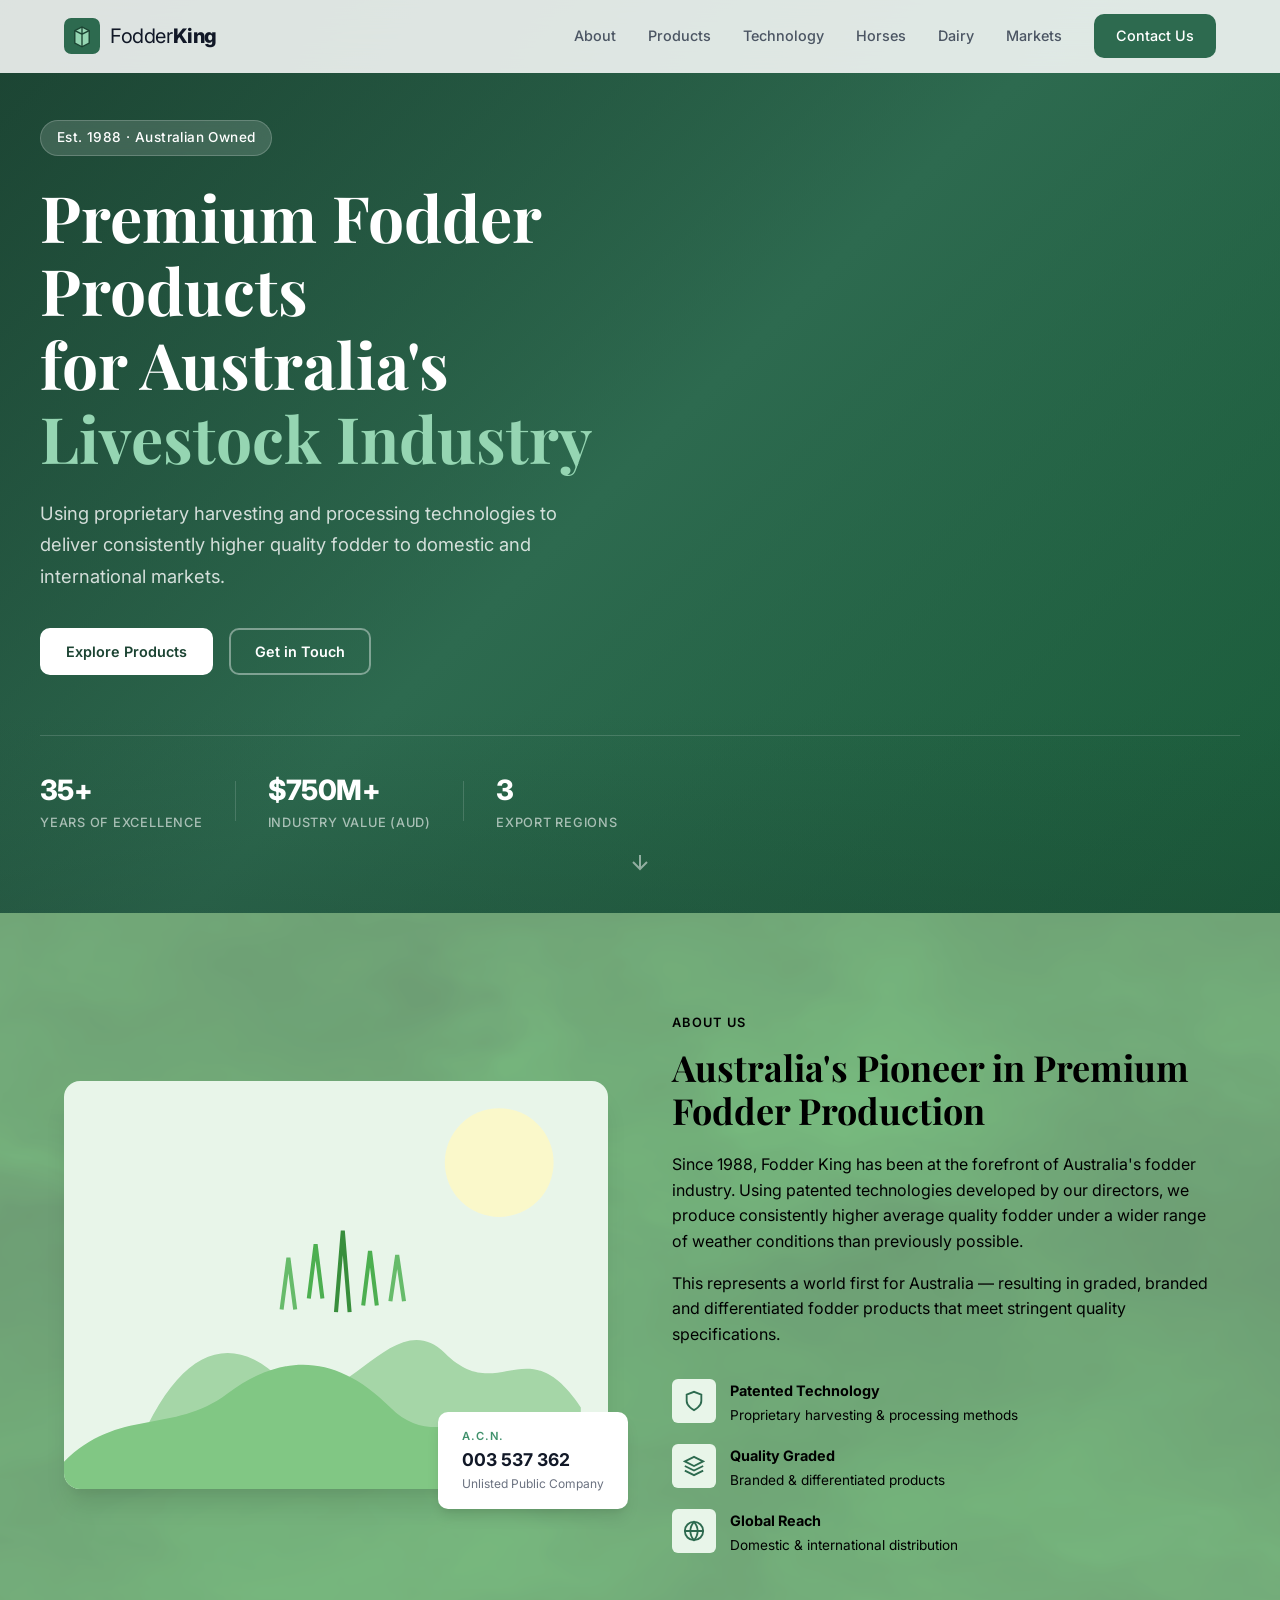
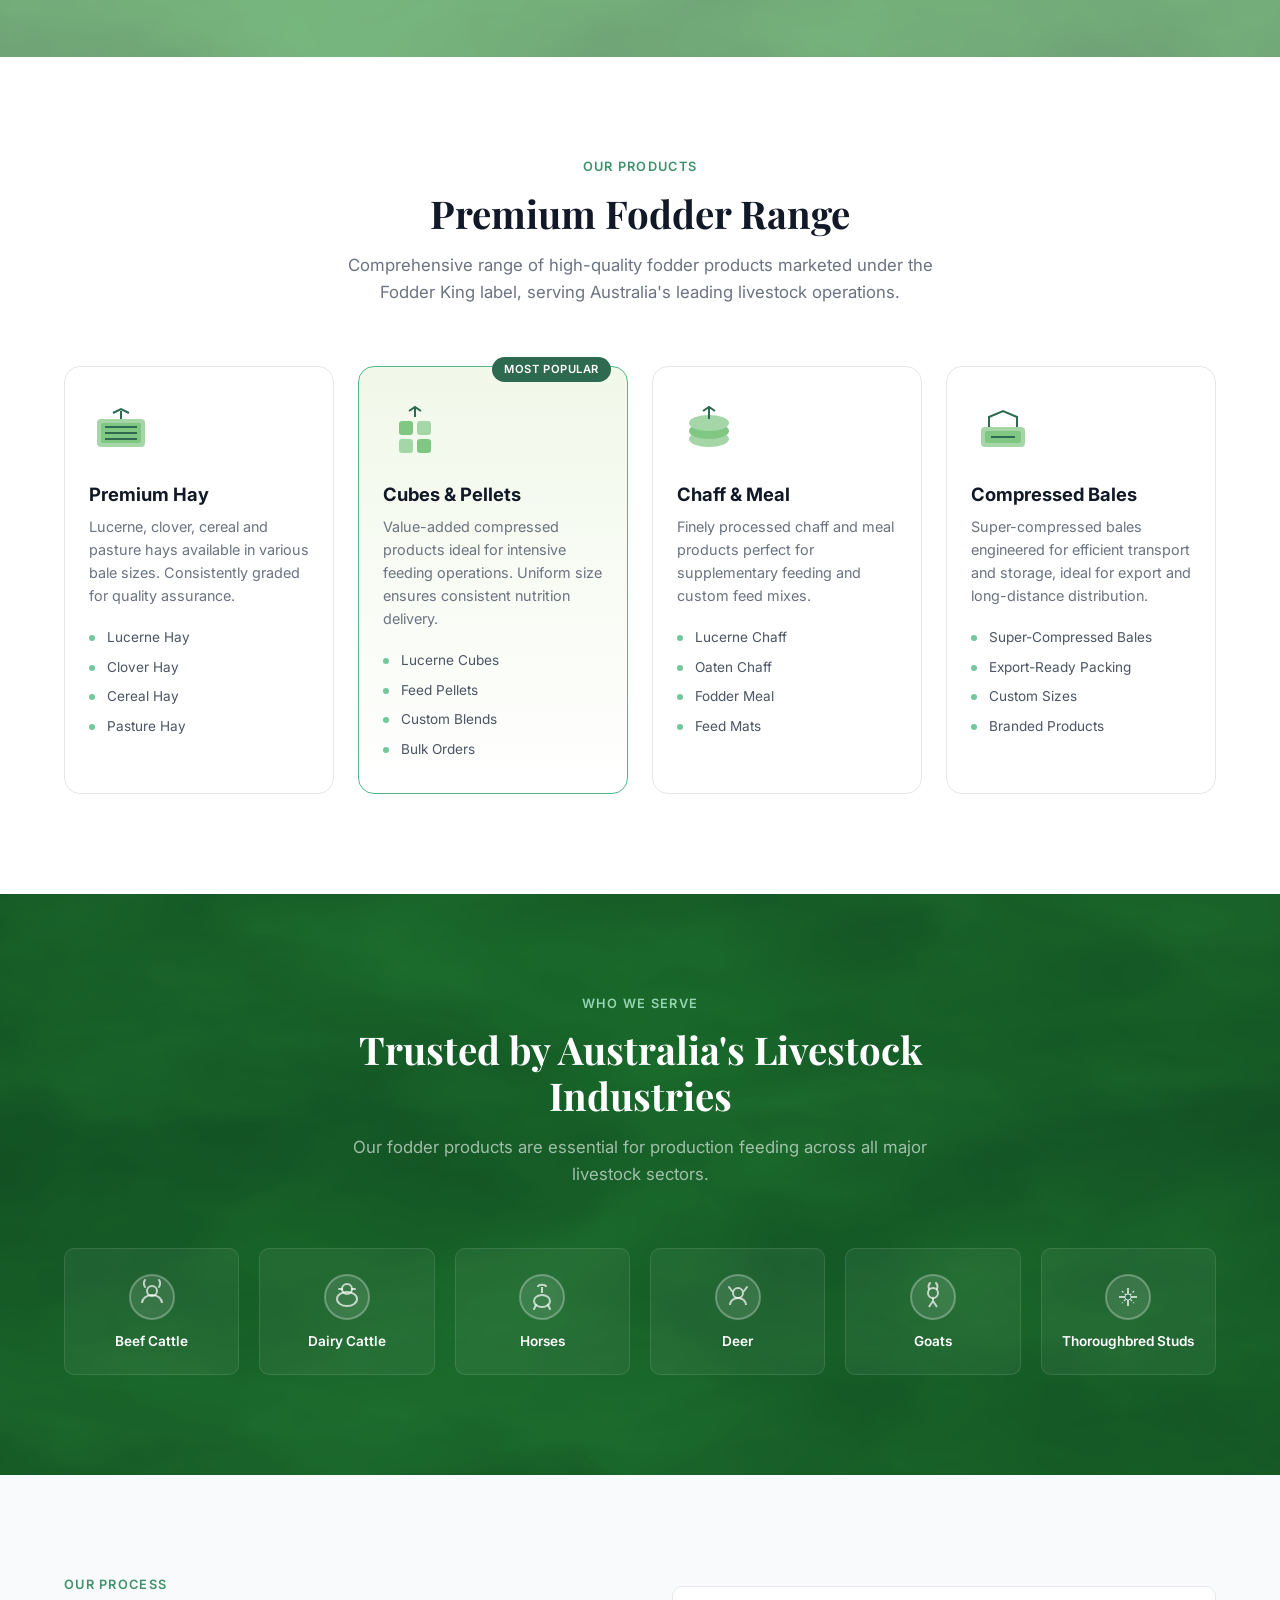
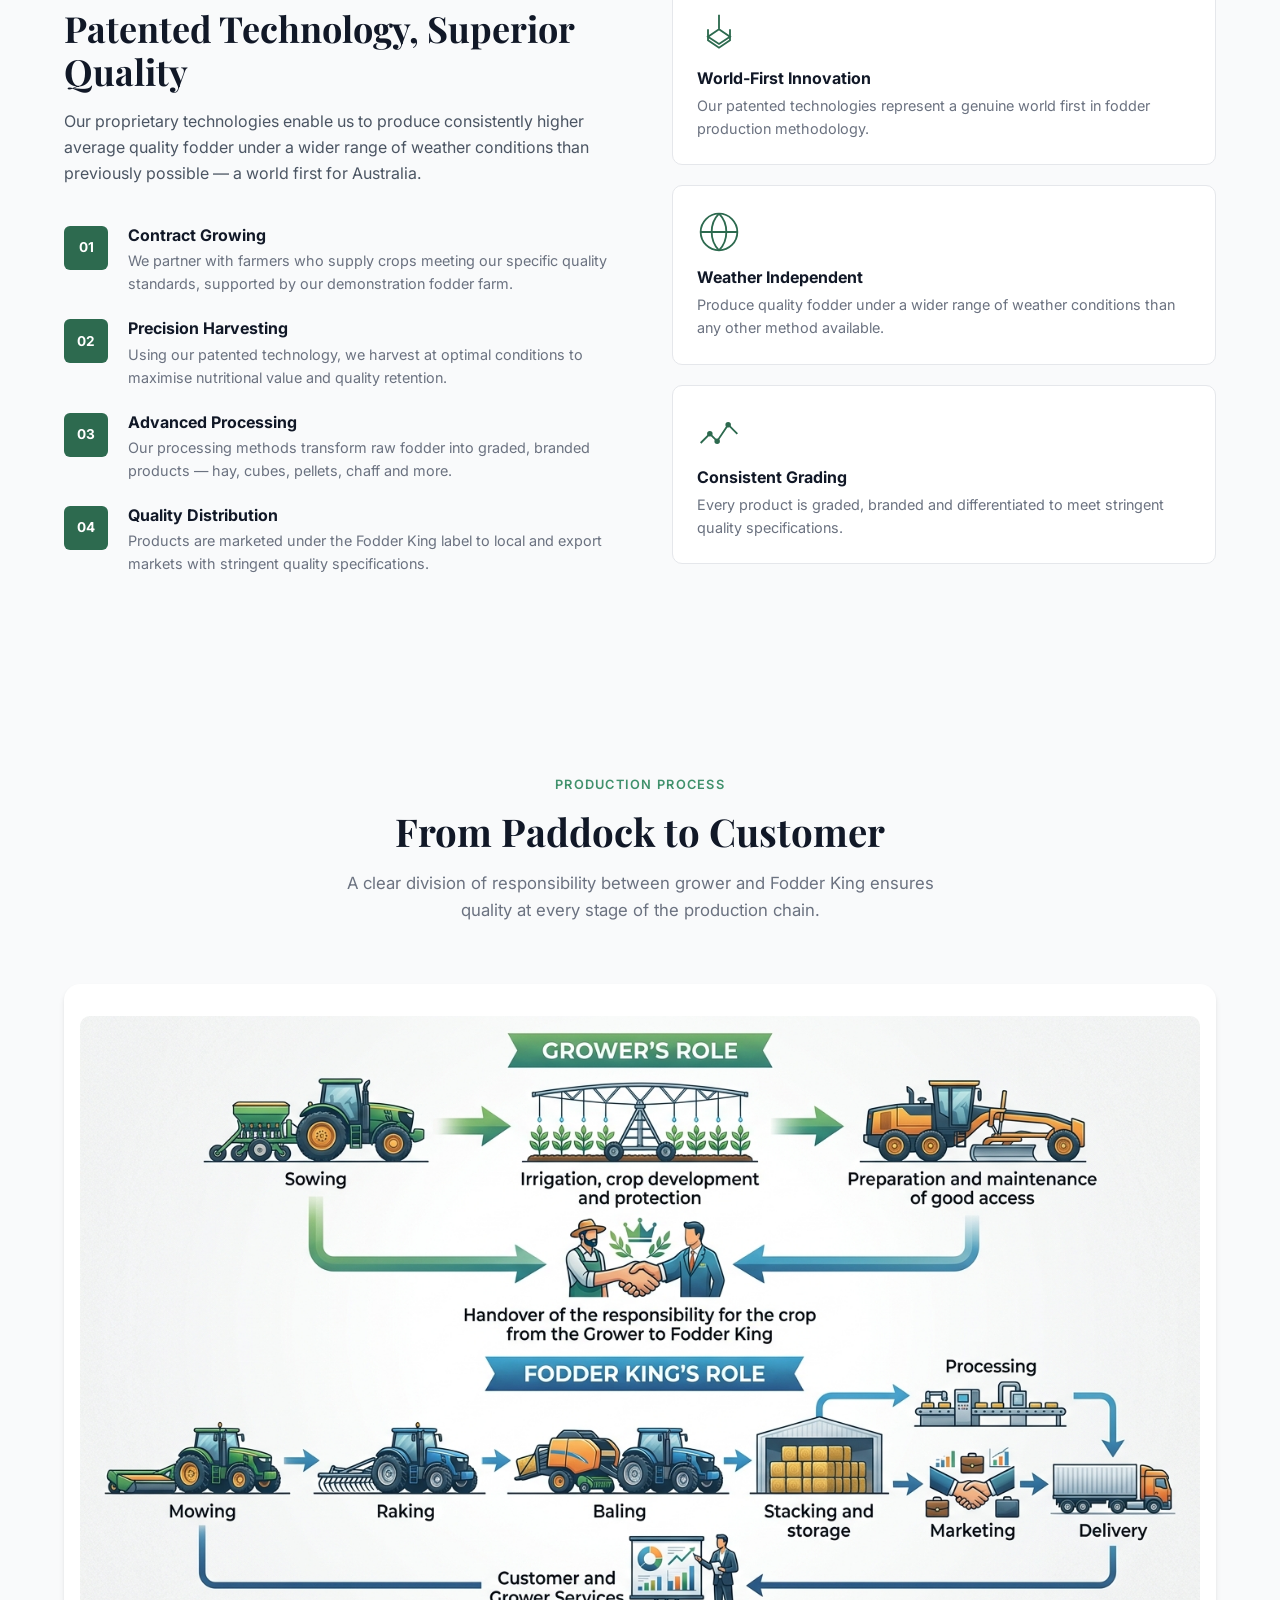
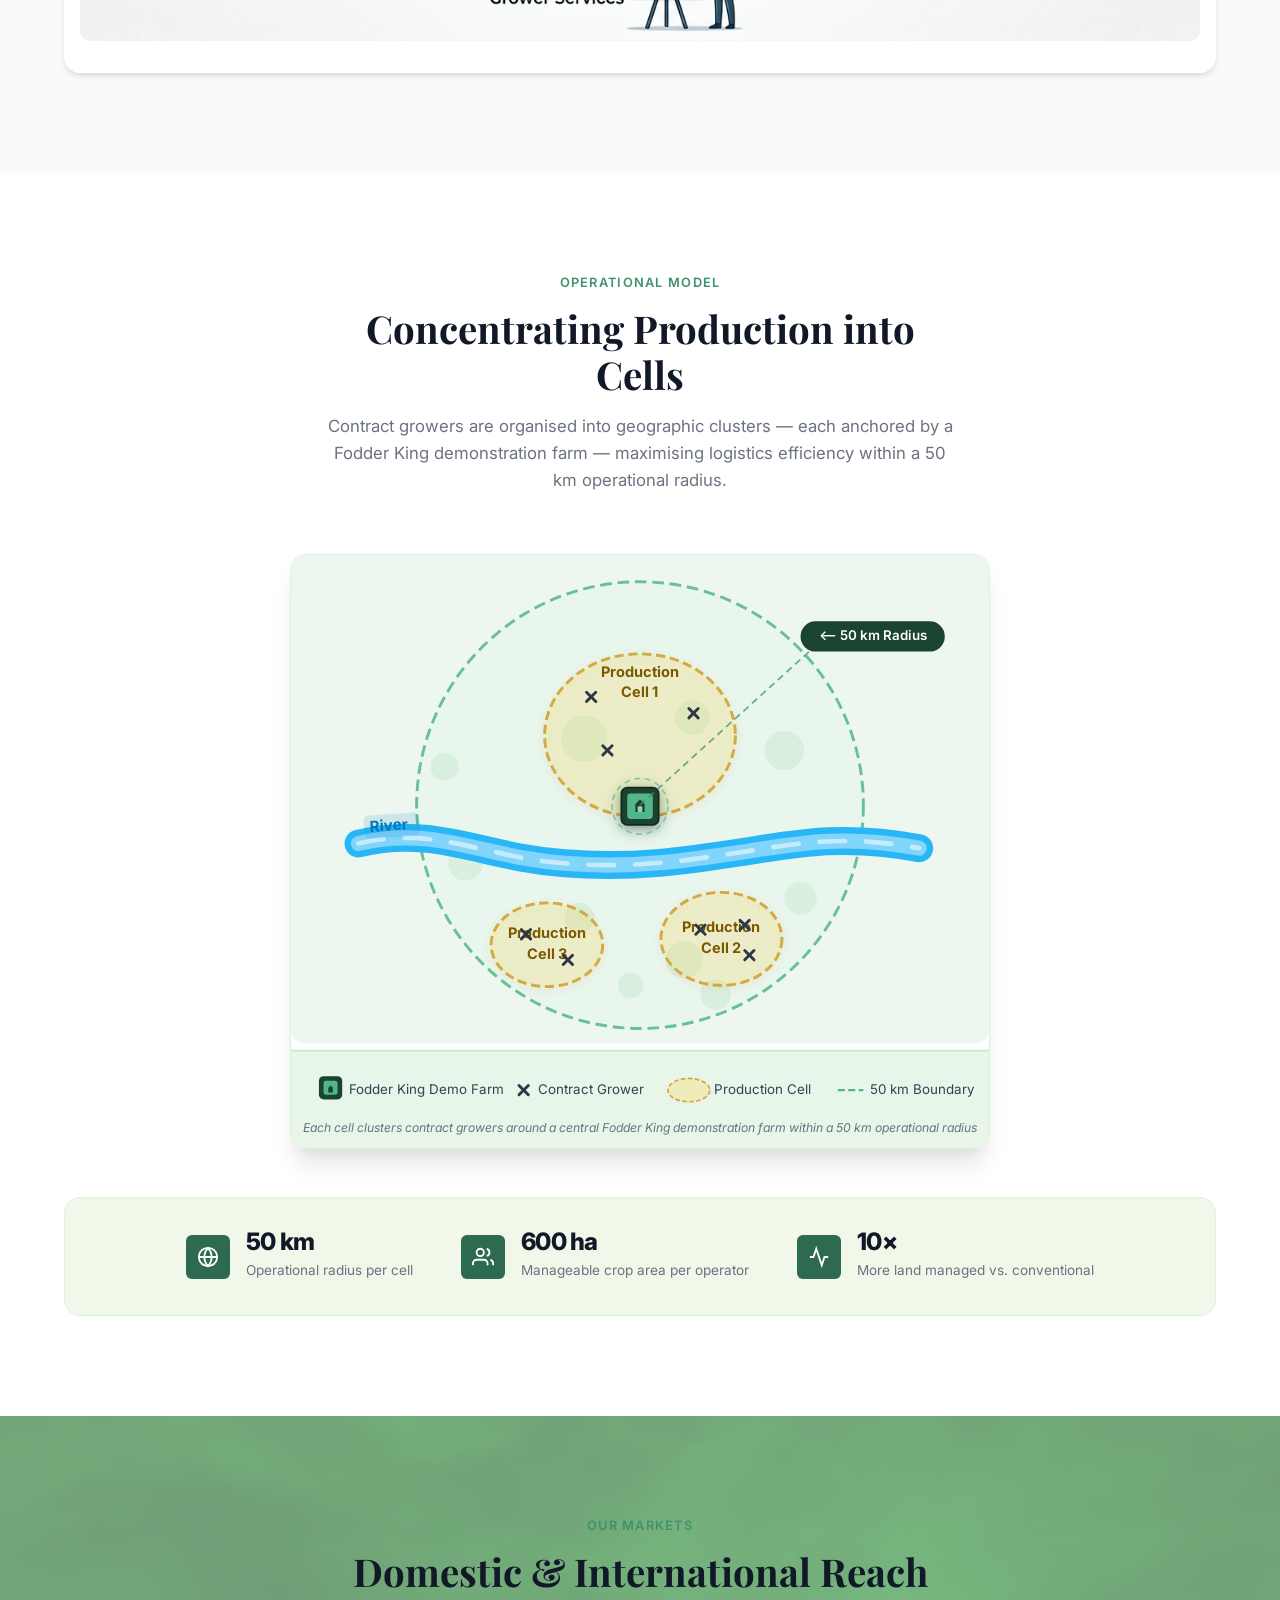
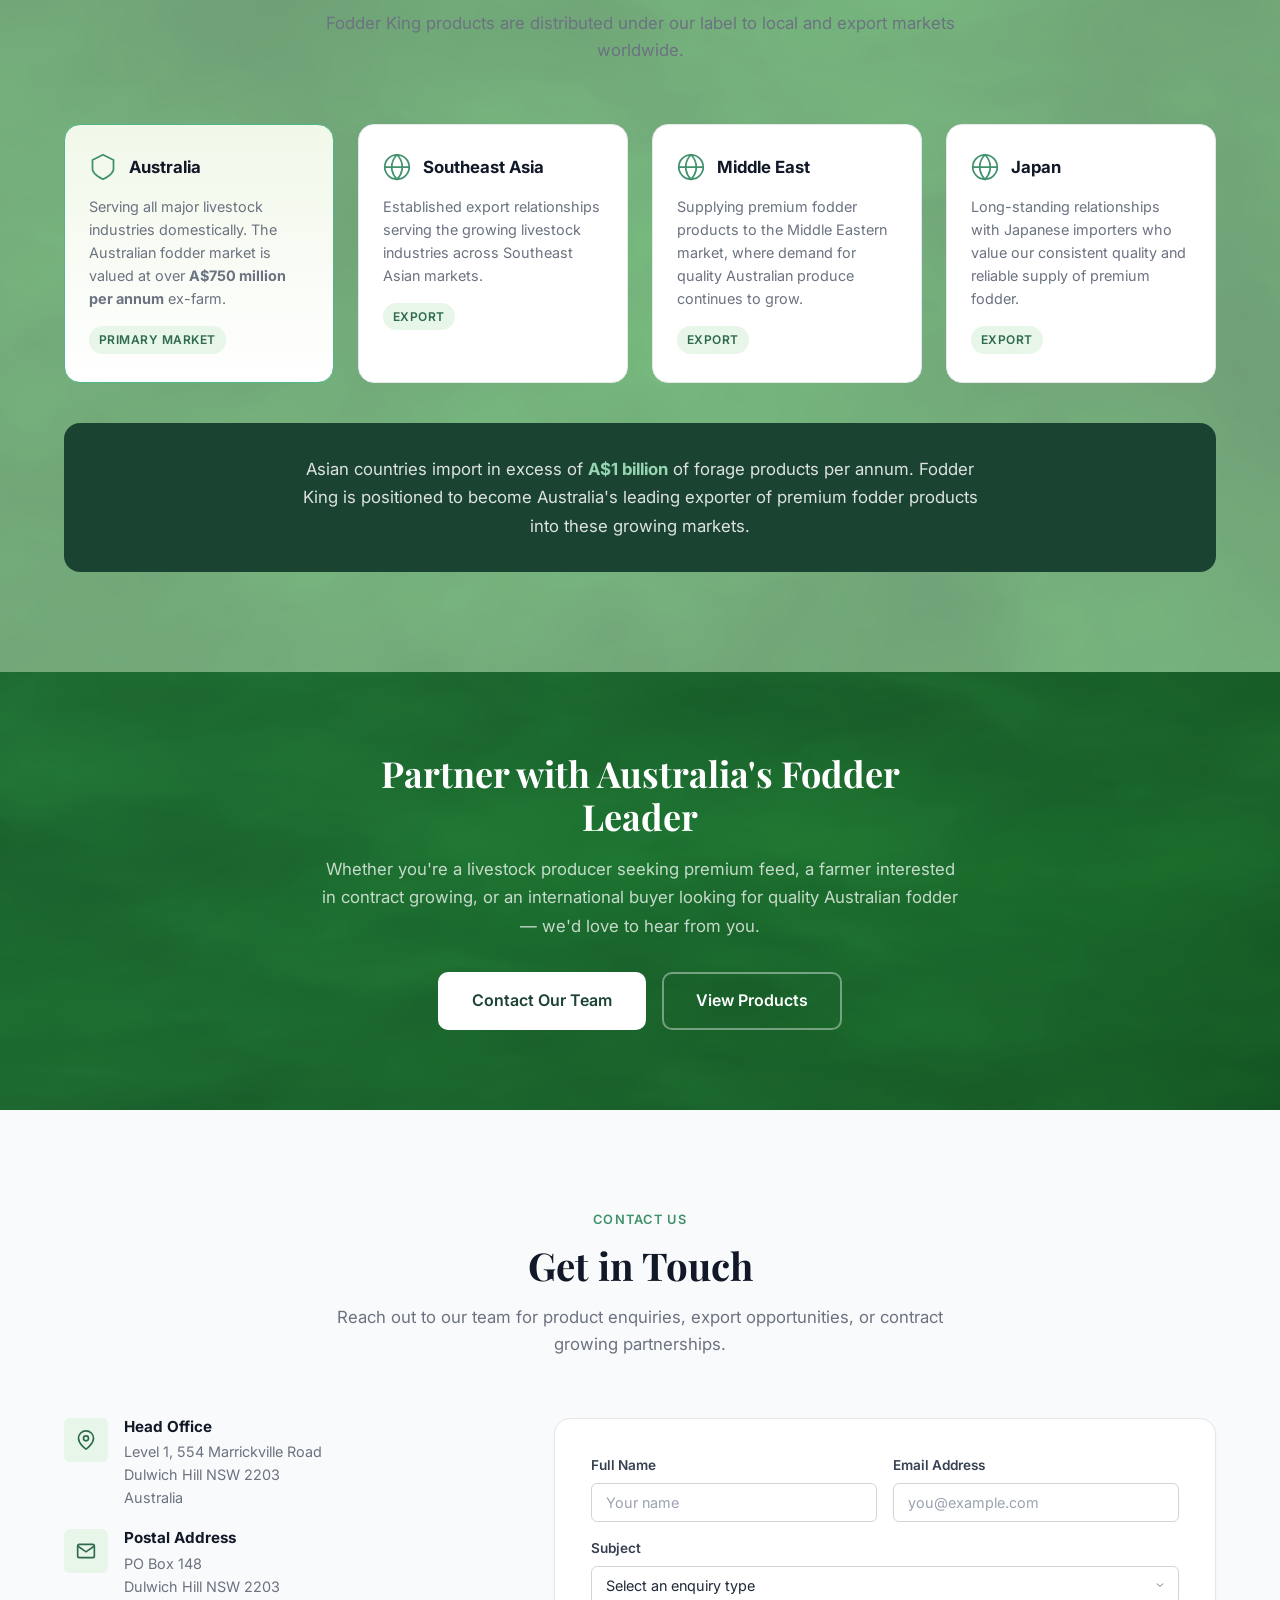
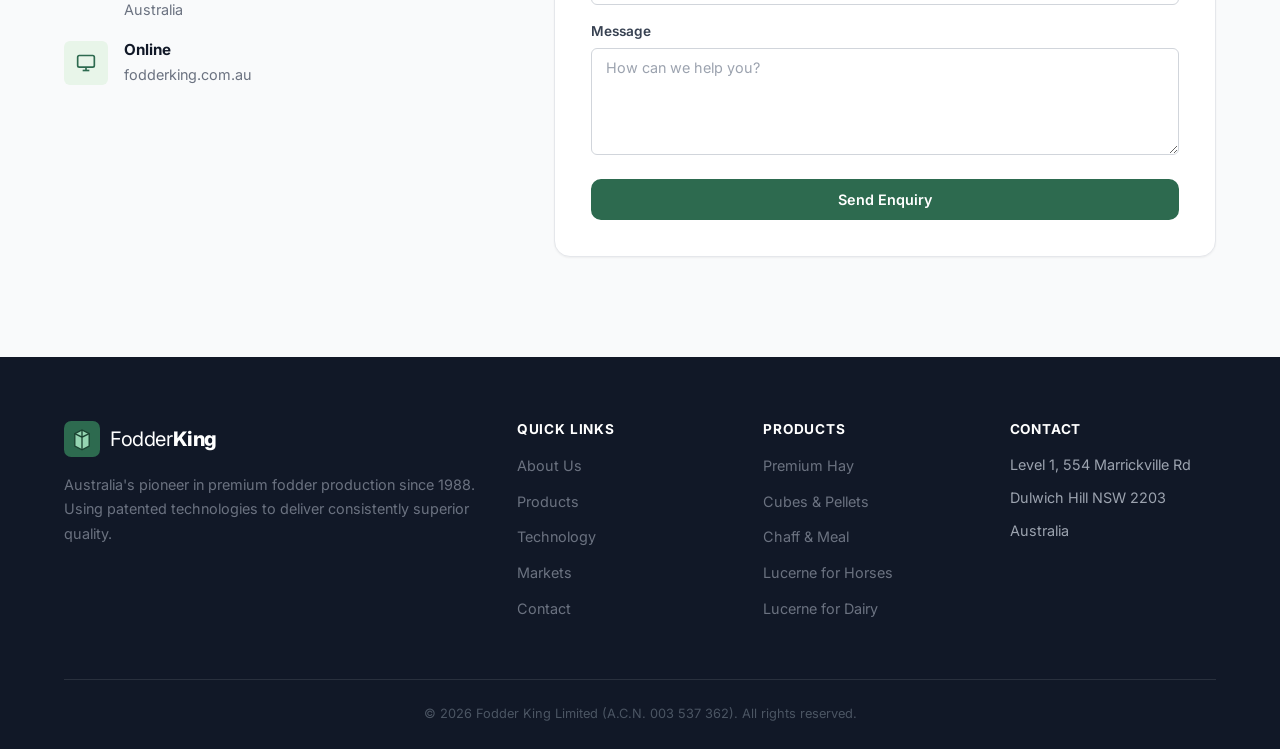
==== commit dd1c1e6b: "Make shader background fluorescent green, About section text black - Update shader palette to bright" ====
--- a/index.html
+++ b/index.html
@@ -796,6 +796,6 @@
     </div>
   </footer>
 
-  <script src="script.js?v=4"></script>
+  <script src="script.js?v=5"></script>
 </body>
 </html>
--- a/styles.css
+++ b/styles.css
@@ -502,6 +502,26 @@
   background: var(--gray-50);
 }
 
+.section-about .section-label {
+  color: var(--black);
+}
+
+.section-about .about-content h2 {
+  color: var(--black);
+}
+
+.section-about .about-content p {
+  color: var(--black);
+}
+
+.section-about .about-features strong {
+  color: var(--black);
+}
+
+.section-about .about-features span {
+  color: var(--black);
+}
+
 .about-image {
   position: relative;
 }
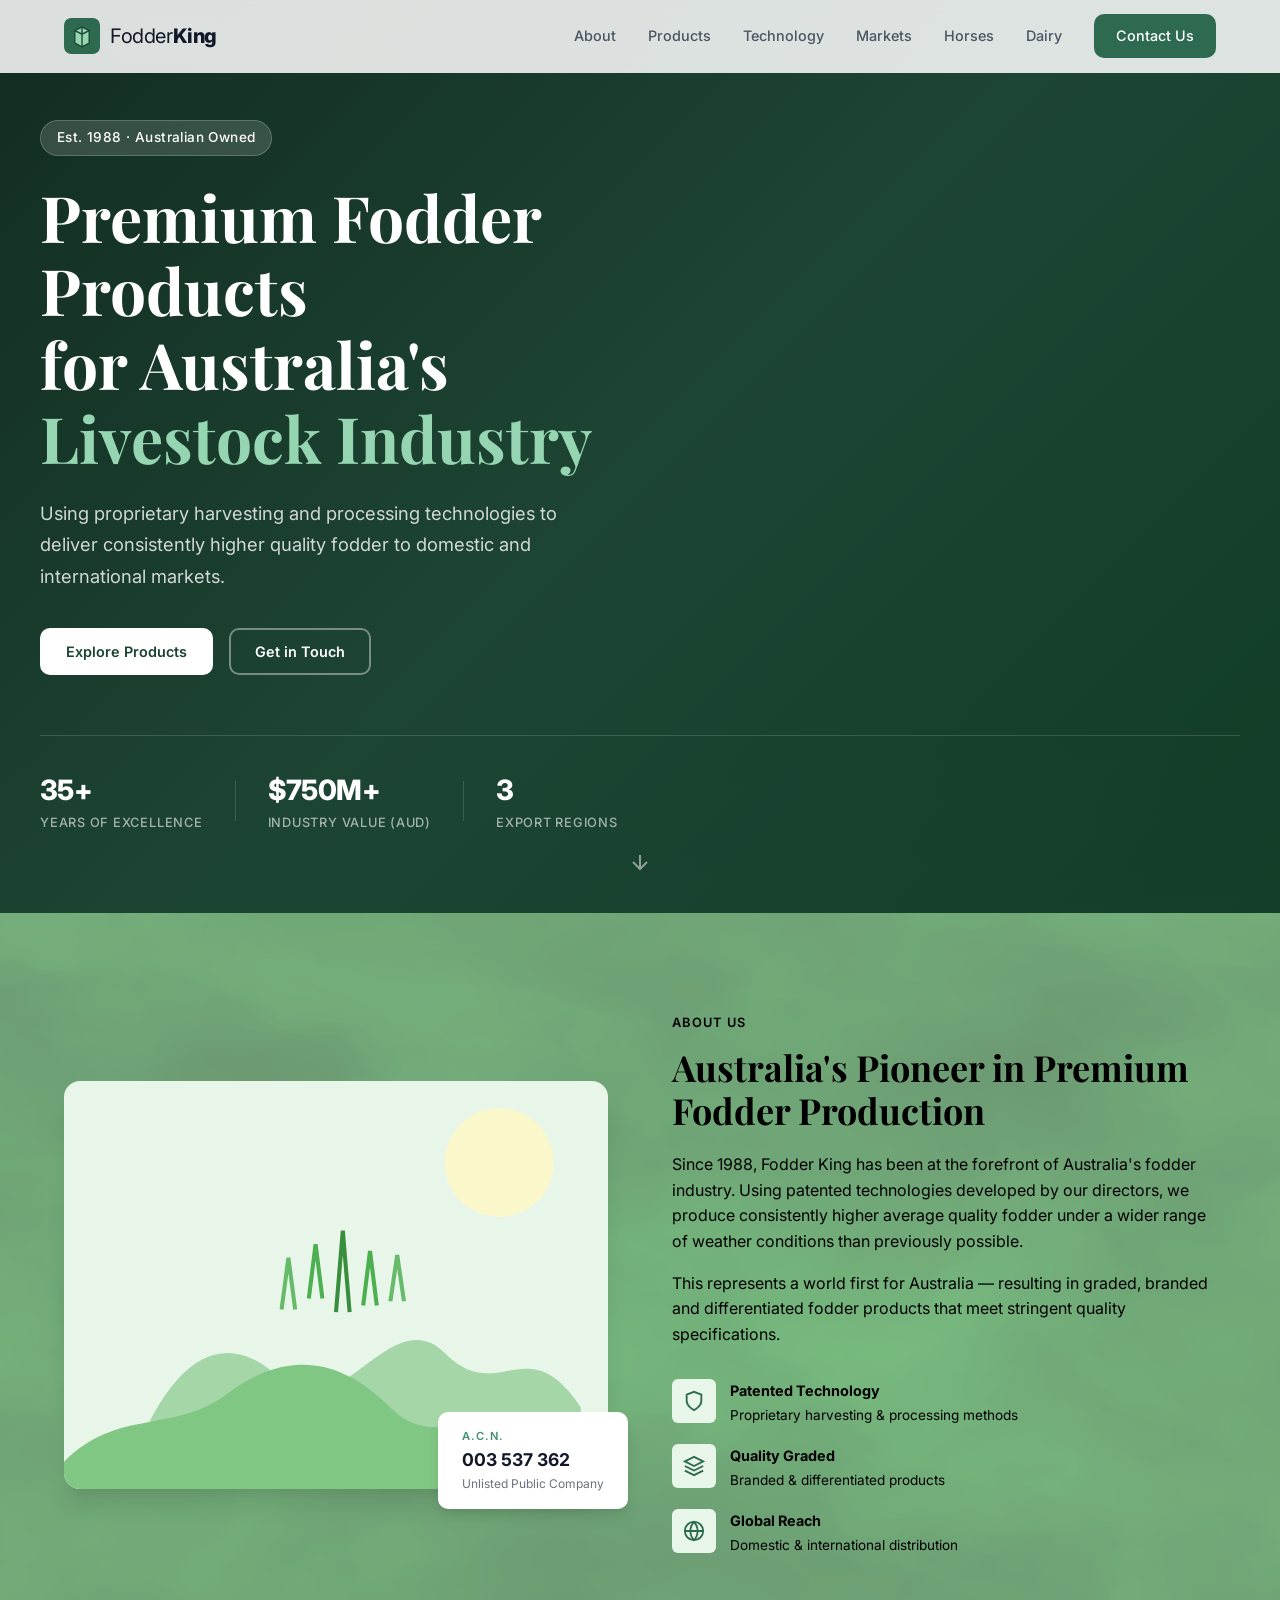
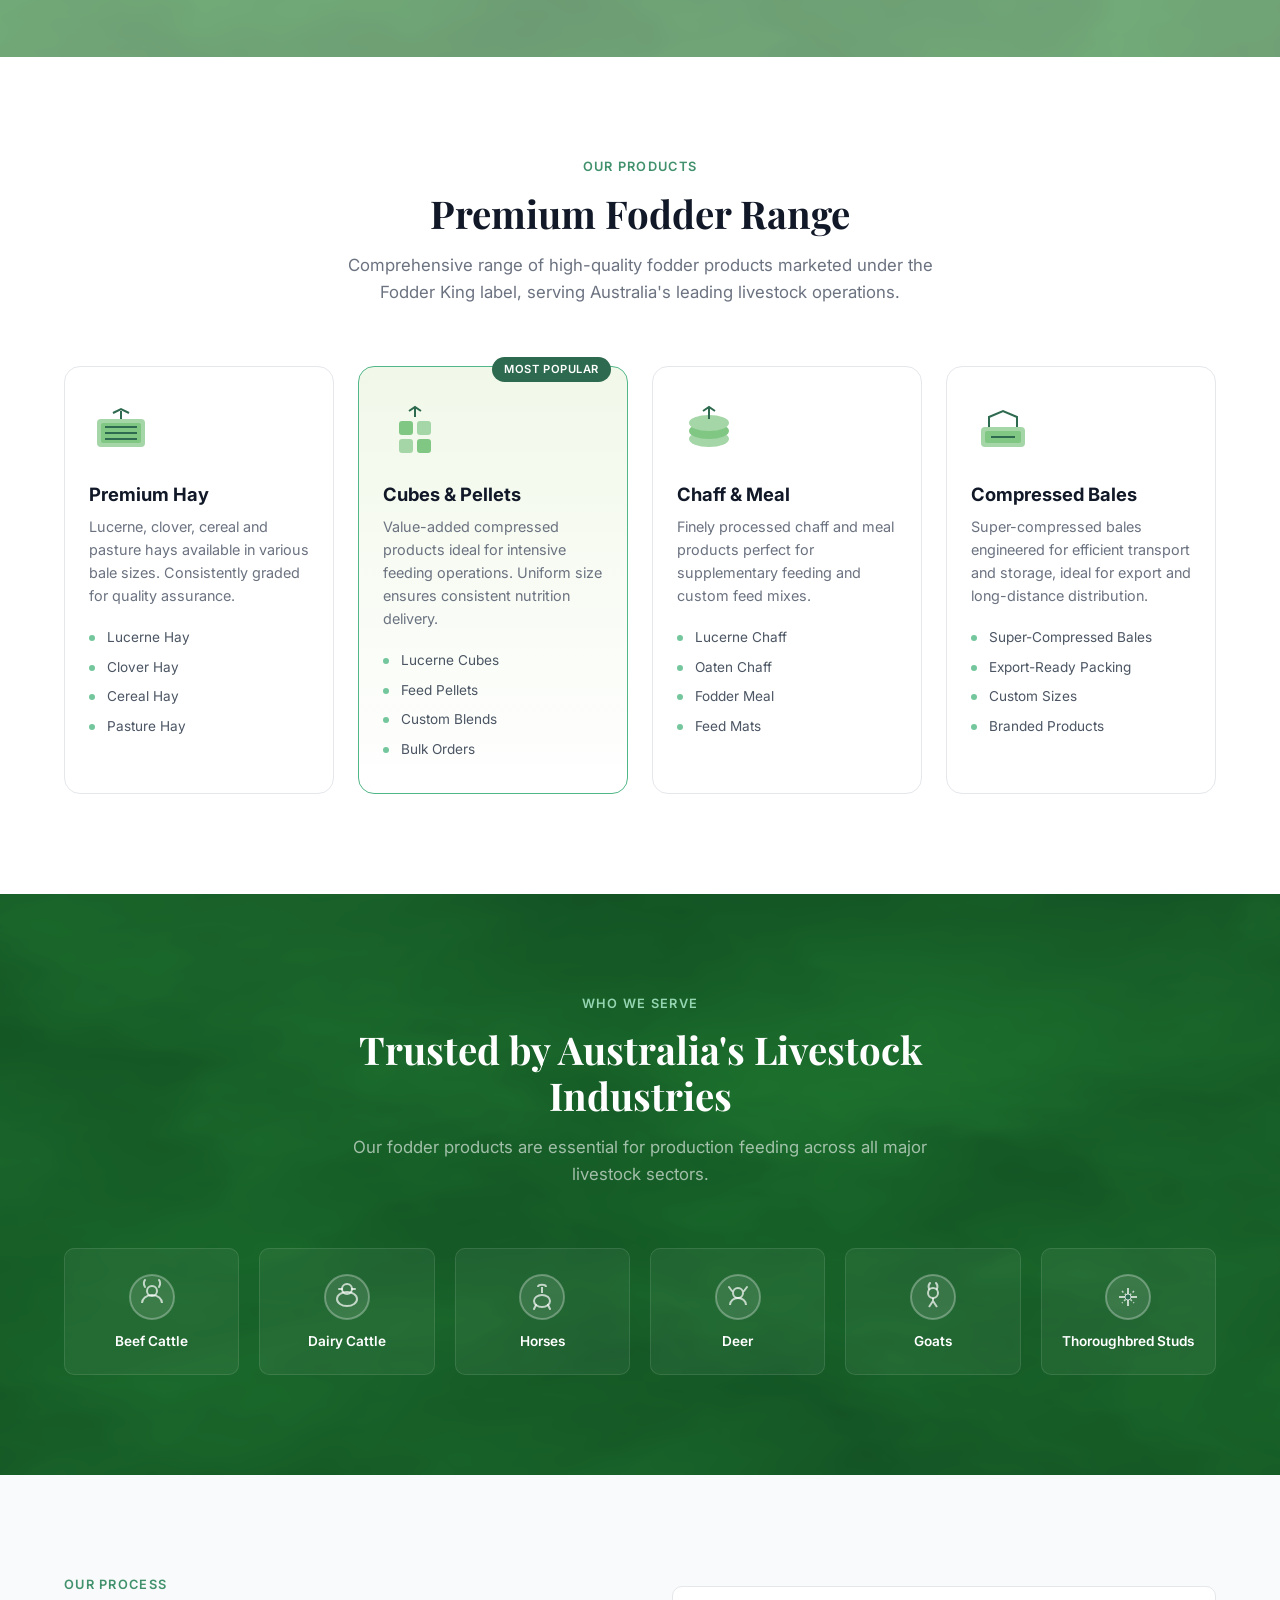
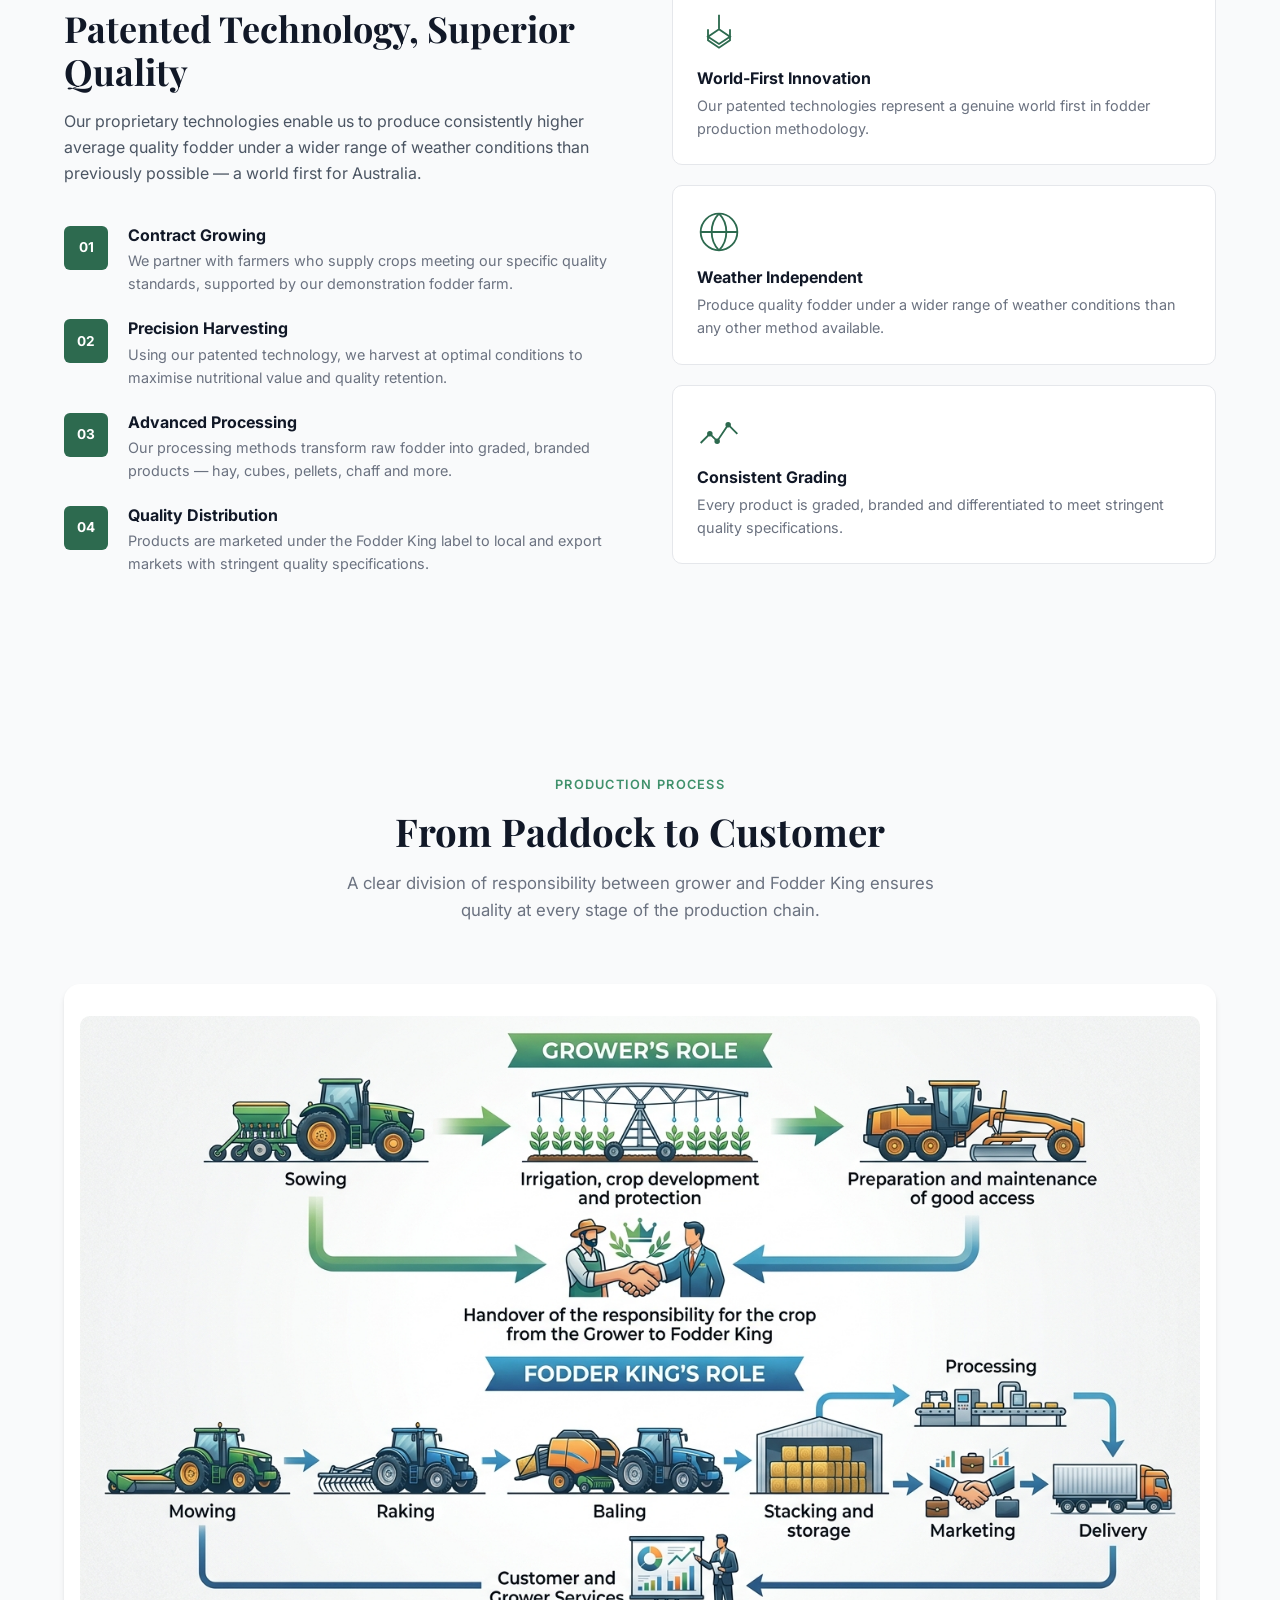
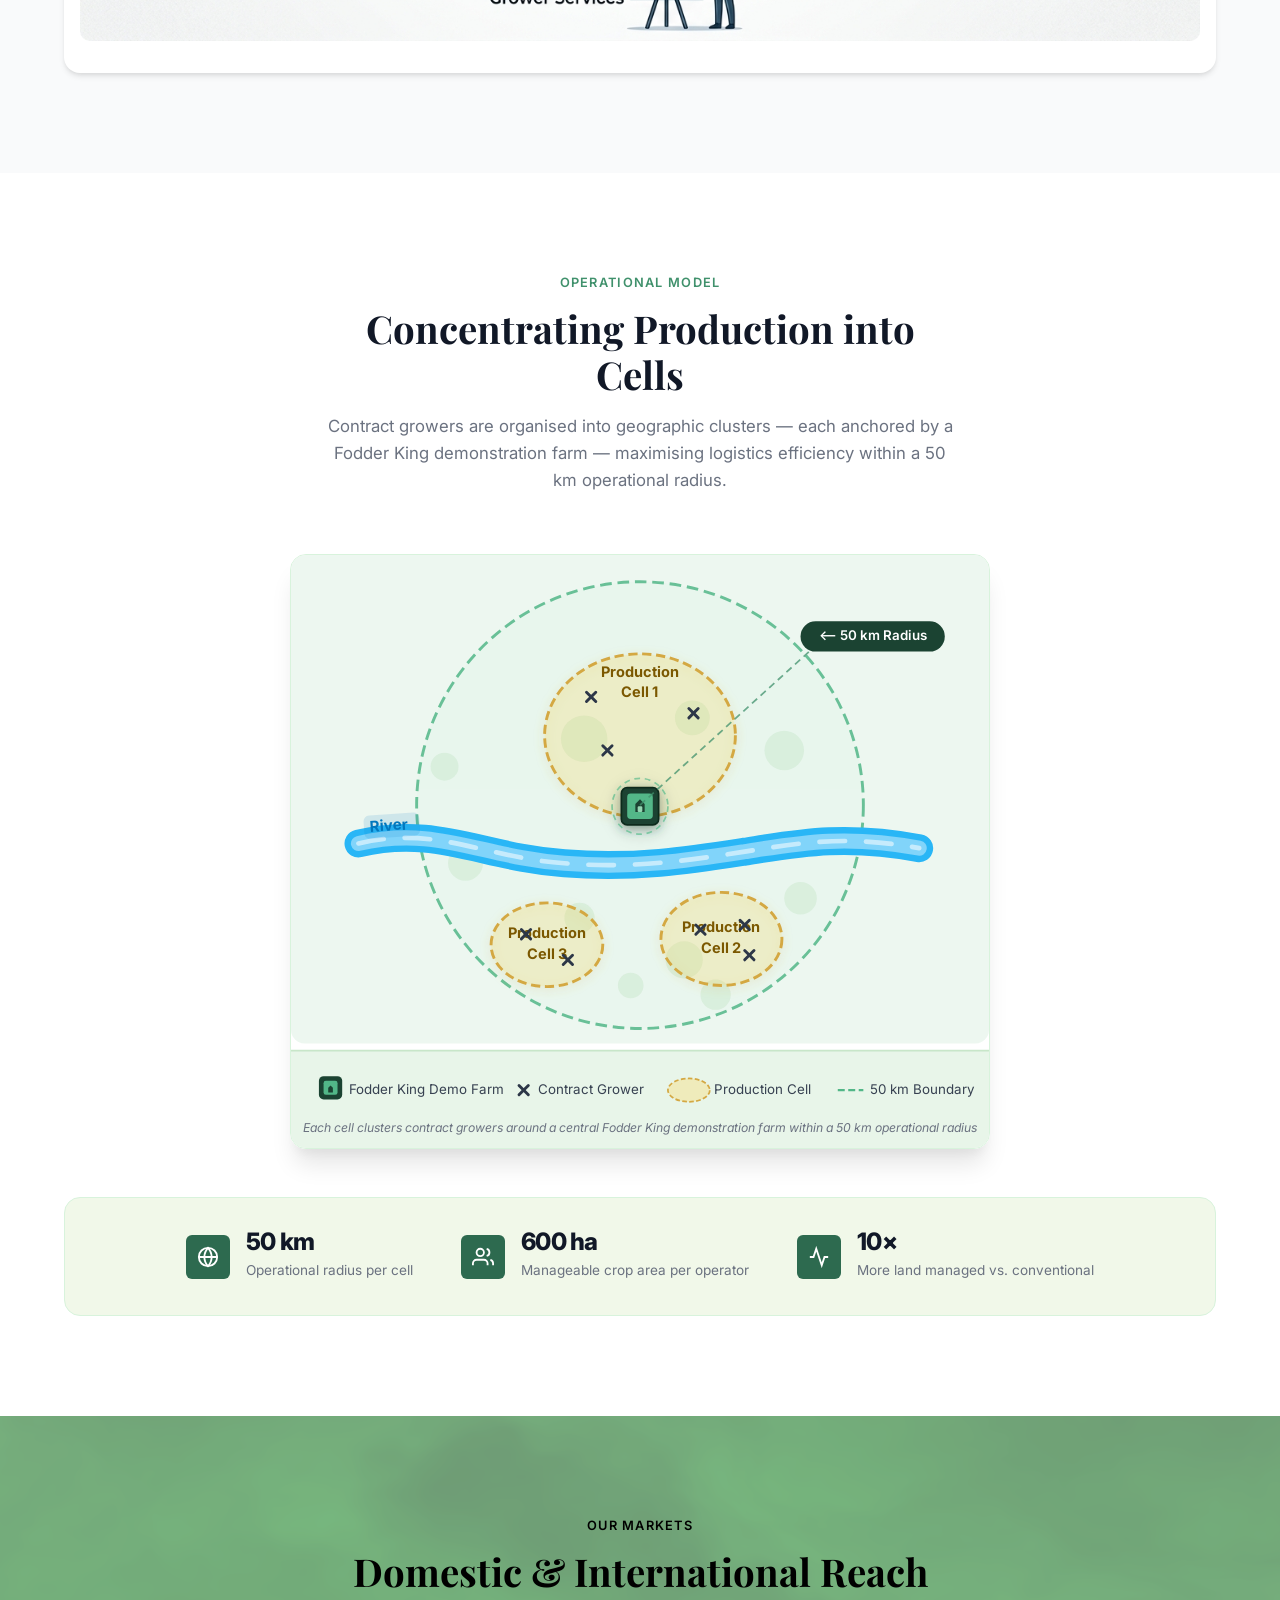
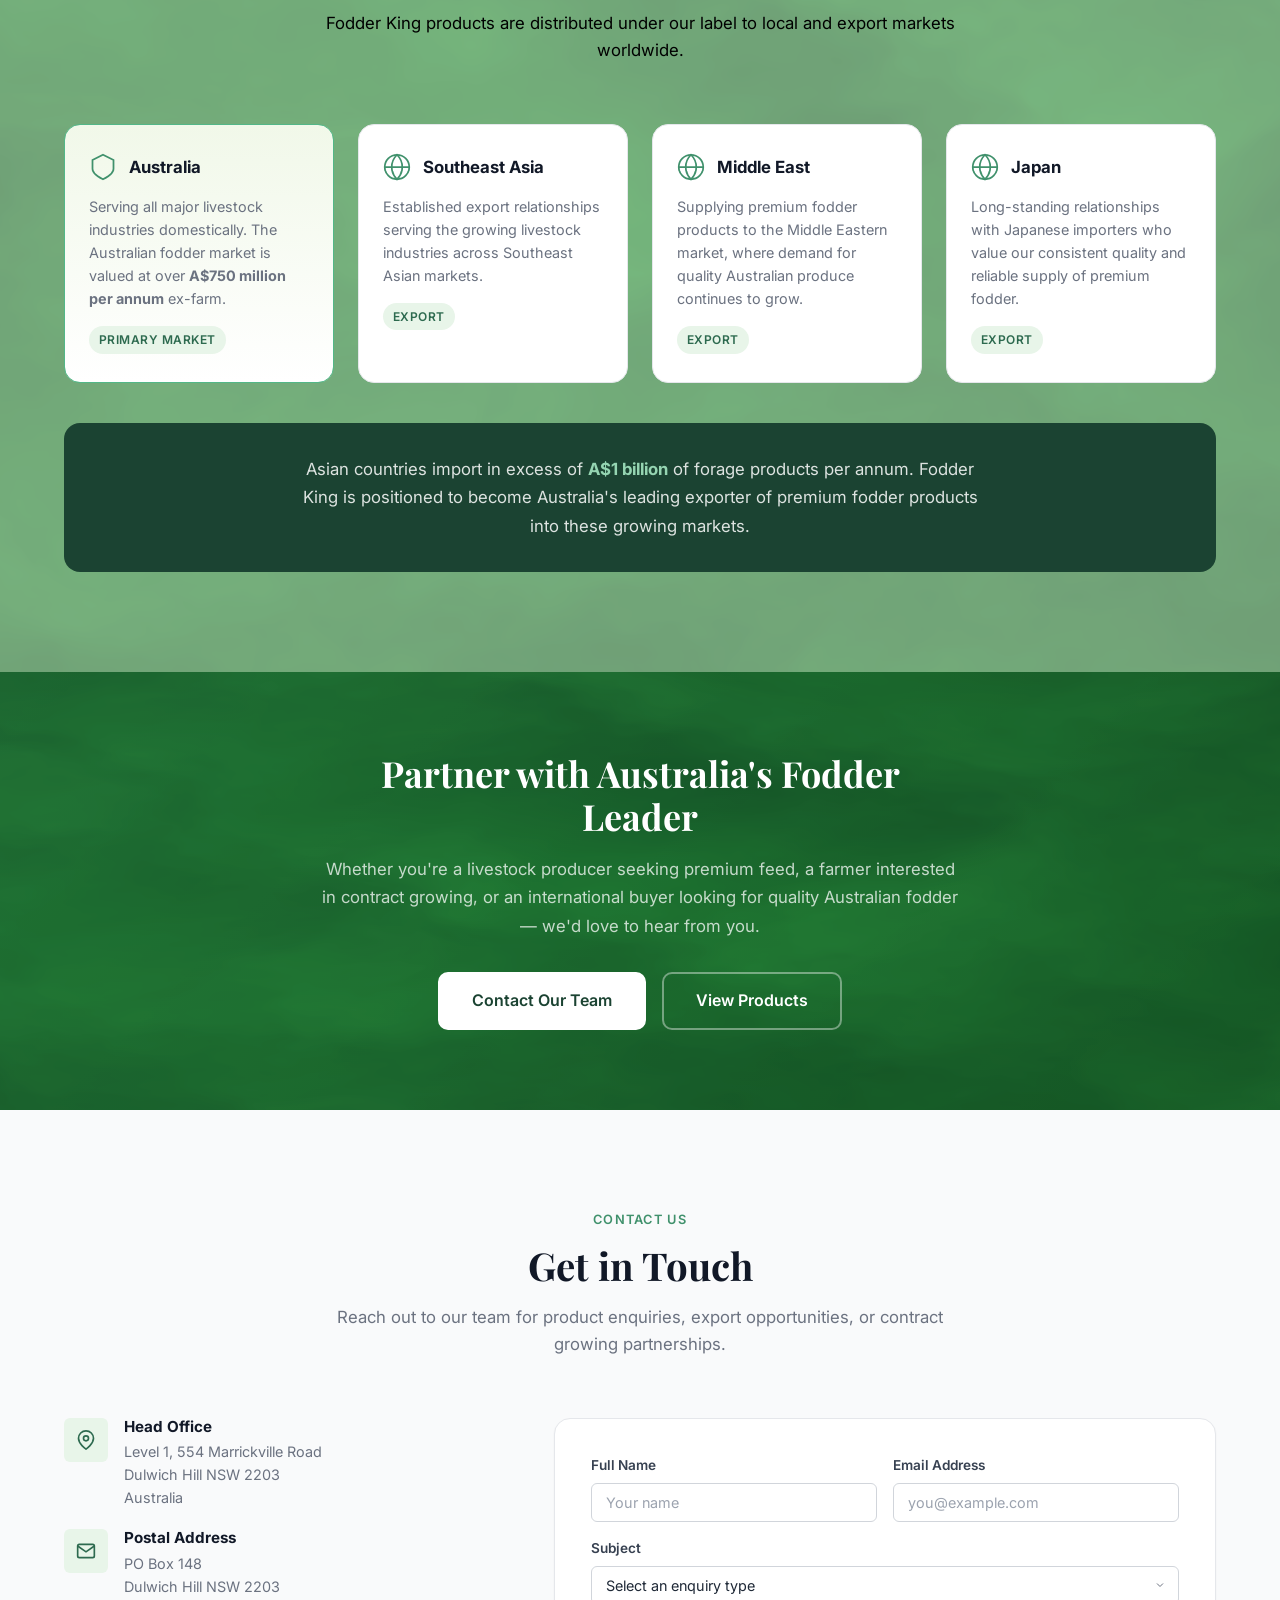
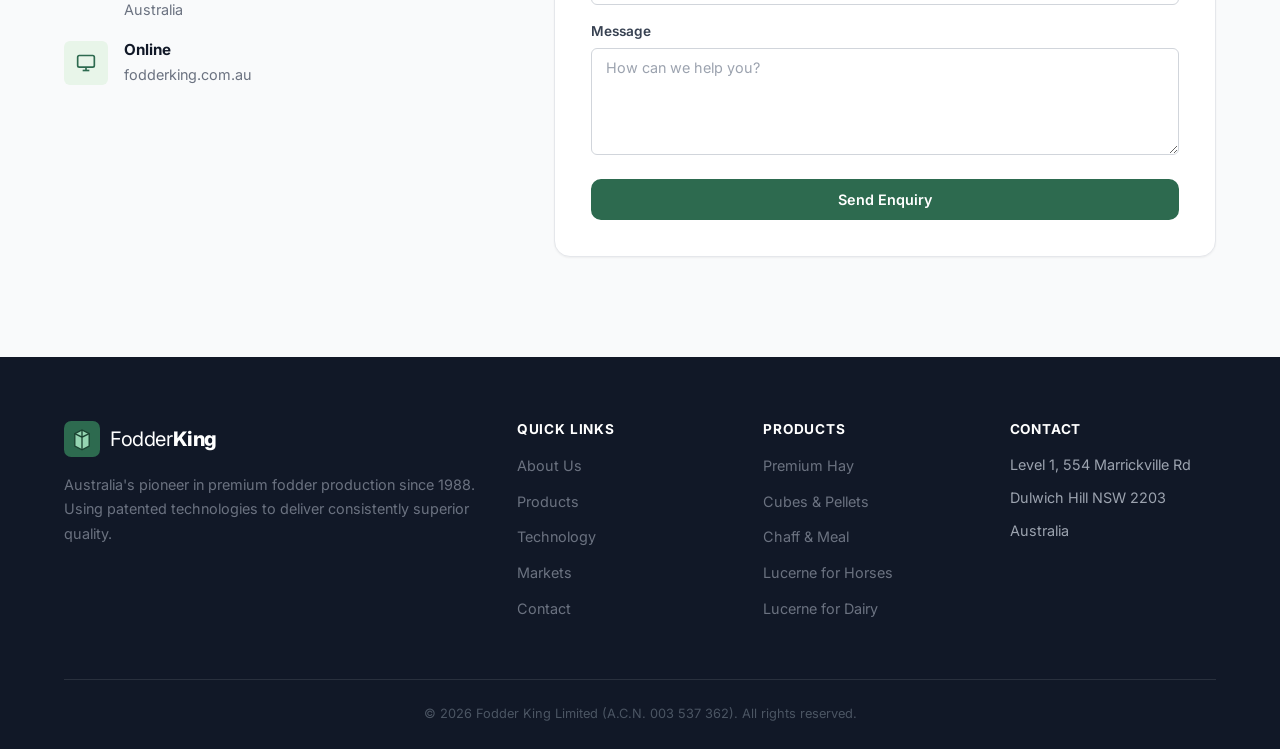
==== commit 3d20fa30: "Move Markets nav link to after Technology Co-Authored-By: Claude Opus 4.6 <noreply@anthropic.com>" ====
--- a/index.html
+++ b/index.html
@@ -29,9 +29,9 @@
         <li><a href="#about">About</a></li>
         <li><a href="#products">Products</a></li>
         <li><a href="#technology">Technology</a></li>
+        <li><a href="#markets">Markets</a></li>
         <li><a href="horses.html">Horses</a></li>
         <li><a href="dairy.html">Dairy</a></li>
-        <li><a href="#markets">Markets</a></li>
         <li><a href="#contact" class="btn btn-nav">Contact Us</a></li>
       </ul>
     </div>
--- a/styles.css
+++ b/styles.css
@@ -309,12 +309,7 @@
   position: absolute;
   inset: 0;
   z-index: 1;
-  background: linear-gradient(
-    135deg,
-    rgba(27, 67, 50, 0.7) 0%,
-    rgba(45, 106, 79, 0.55) 50%,
-    rgba(26, 92, 58, 0.65) 100%
-  );
+  background: rgba(0, 0, 0, 0.35);
 }
 
 .hero::before {
@@ -880,6 +875,18 @@
 /* ============================================
    Markets Section
    ============================================ */
+.section-markets .section-label {
+  color: var(--black);
+}
+
+.section-markets .section-header h2 {
+  color: var(--black);
+}
+
+.section-markets .section-header p {
+  color: var(--black);
+}
+
 .markets-grid {
   display: grid;
   grid-template-columns: repeat(4, 1fr);
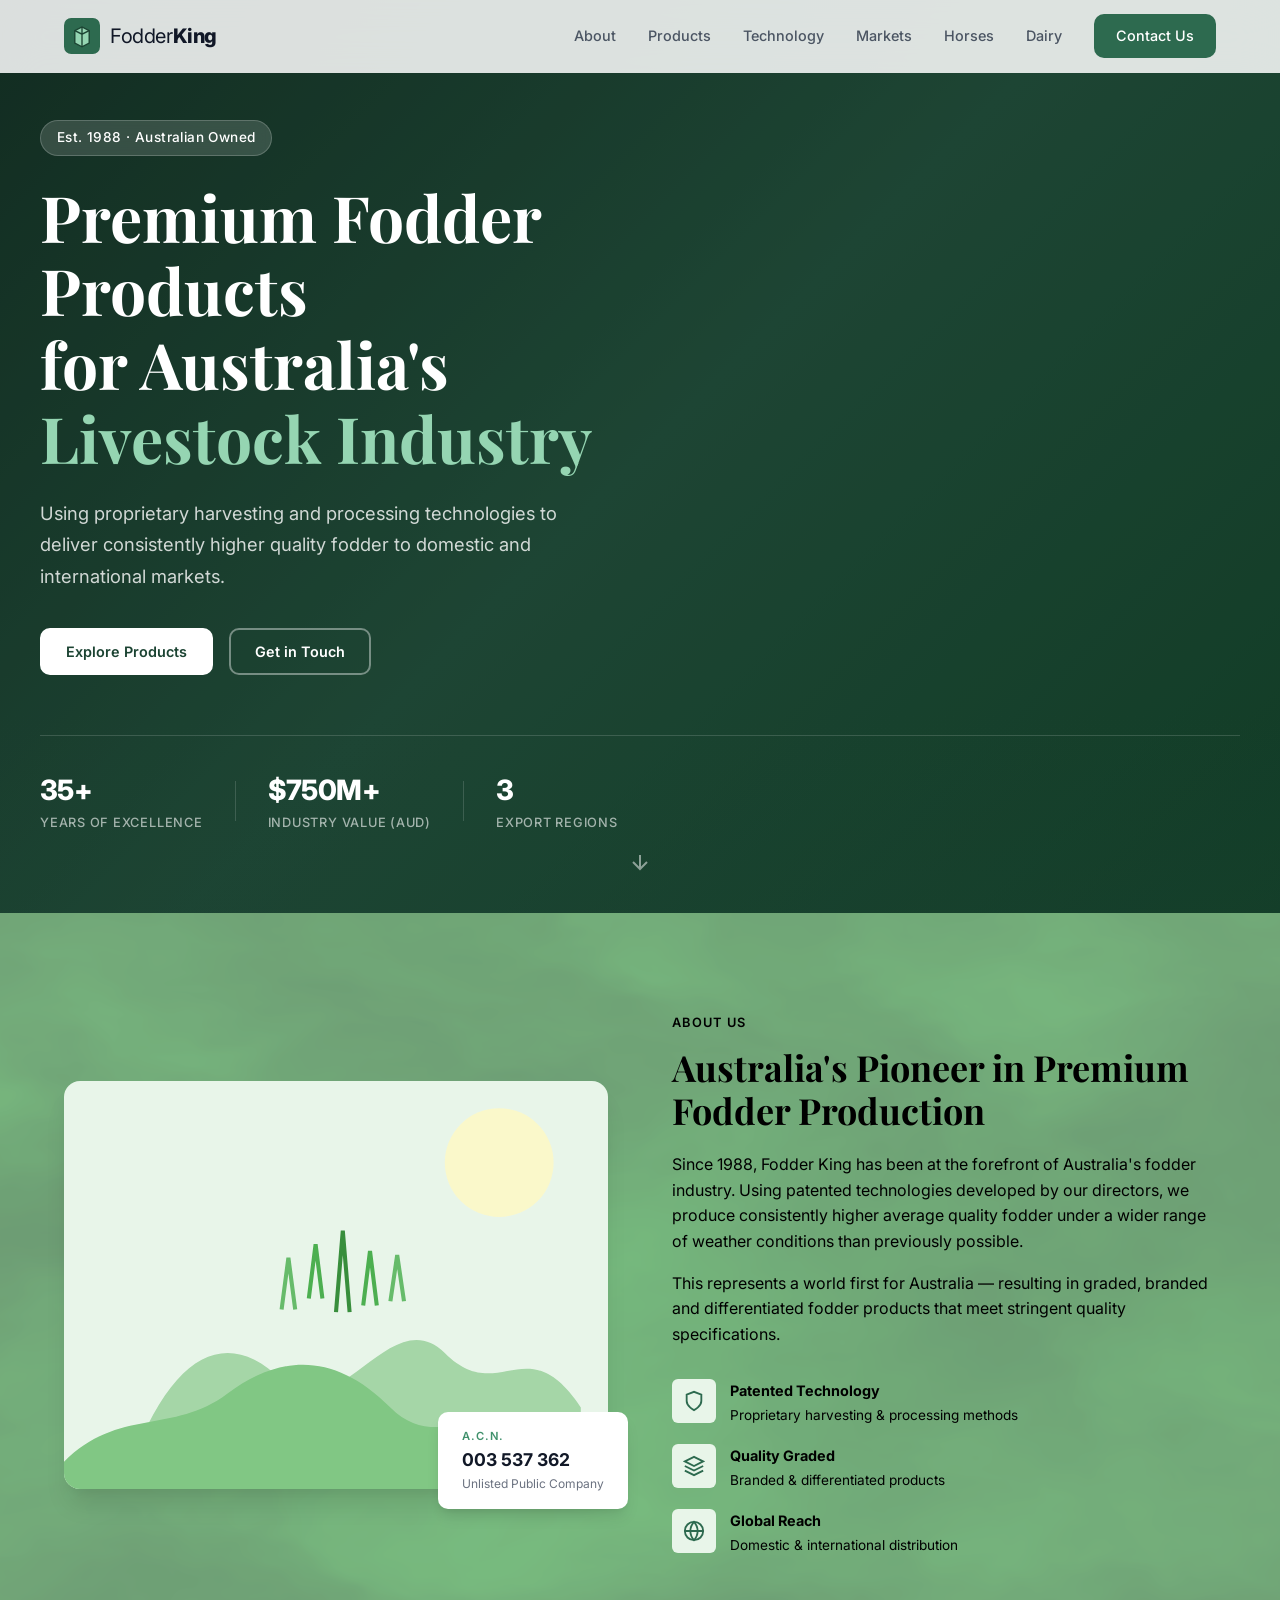
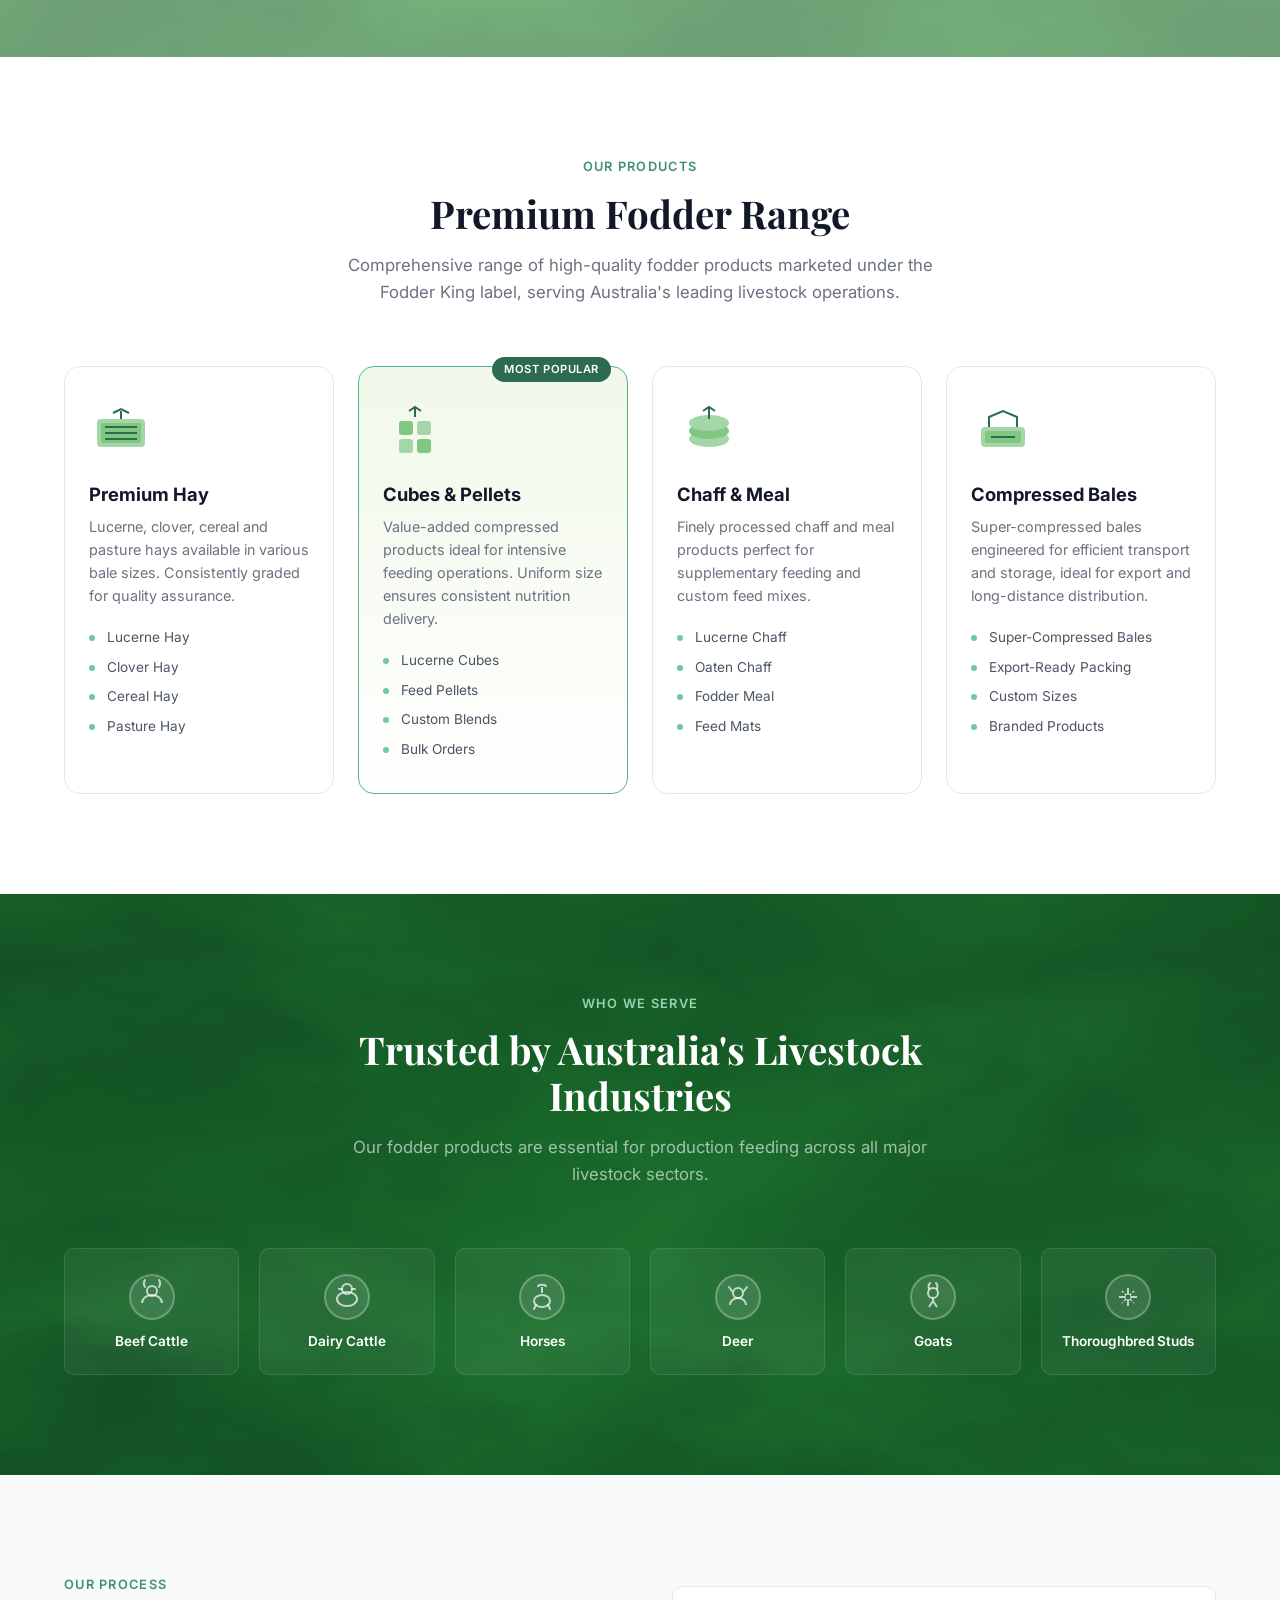
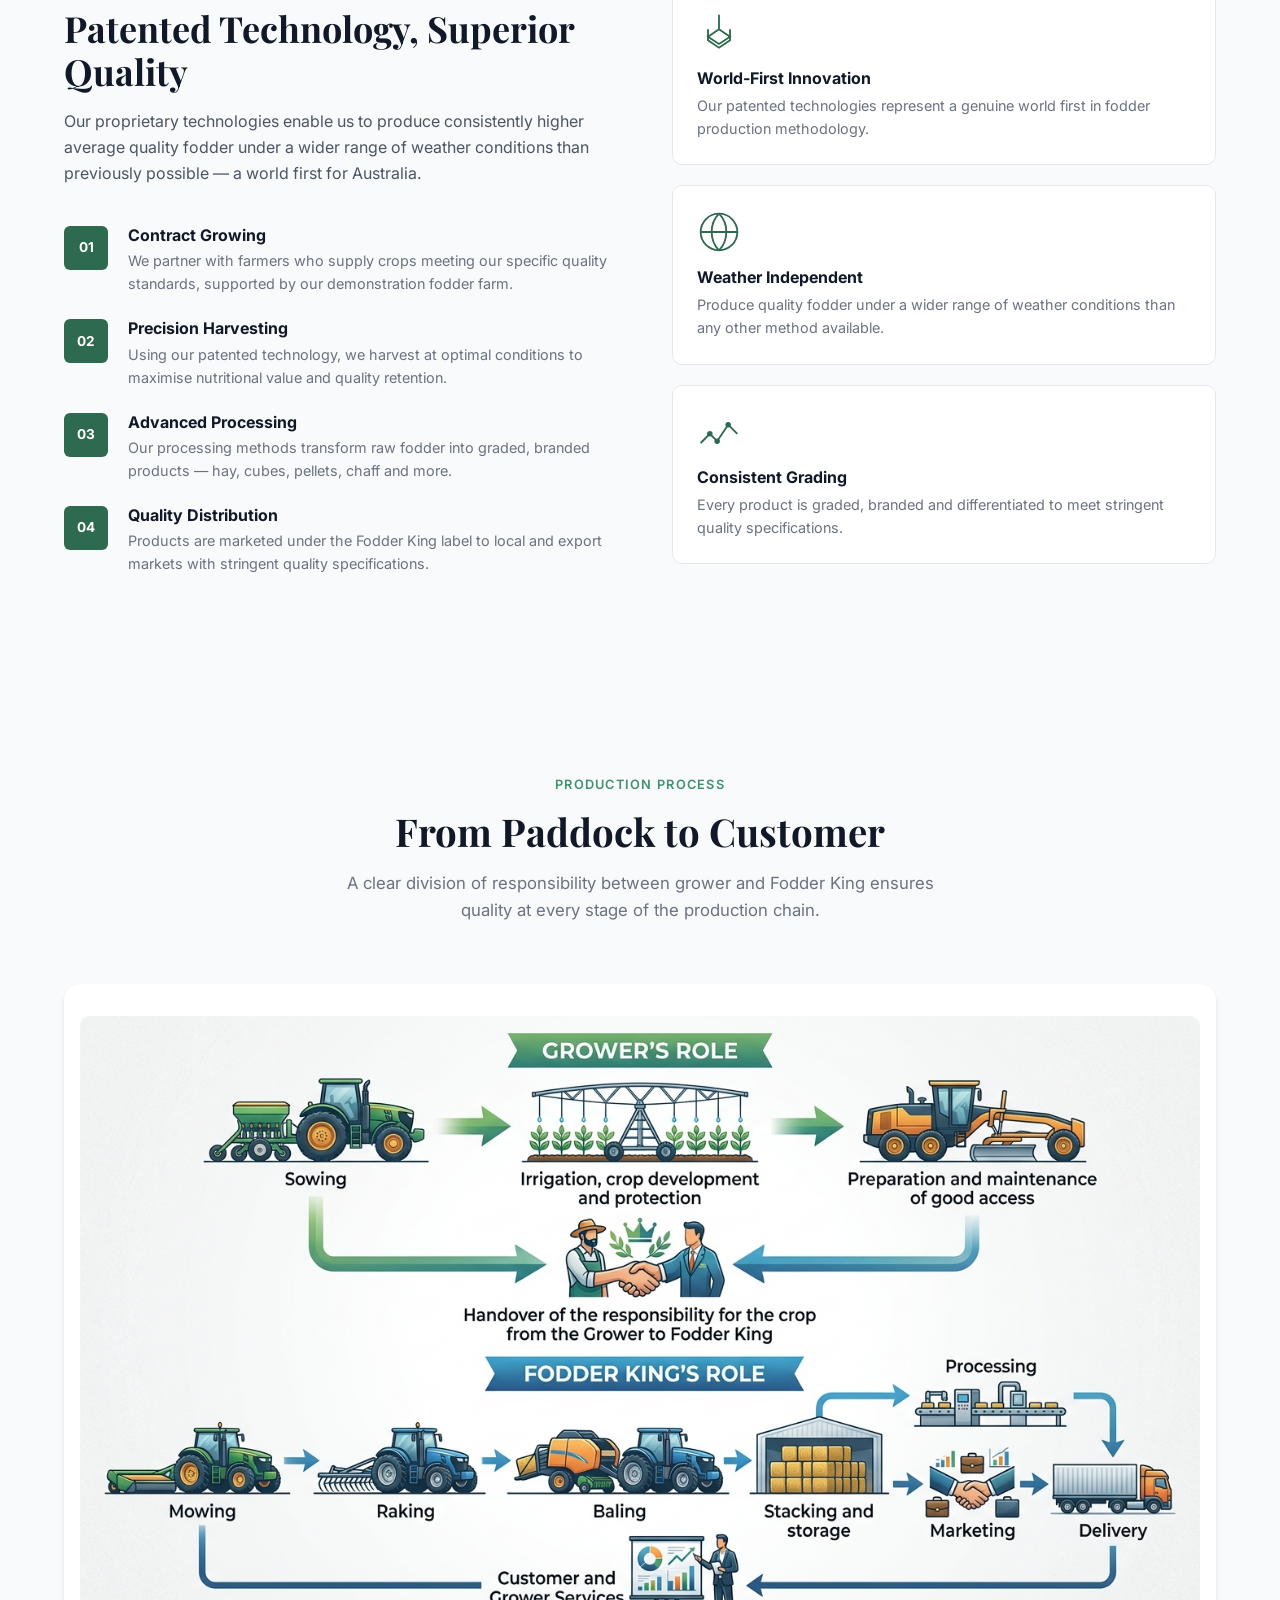
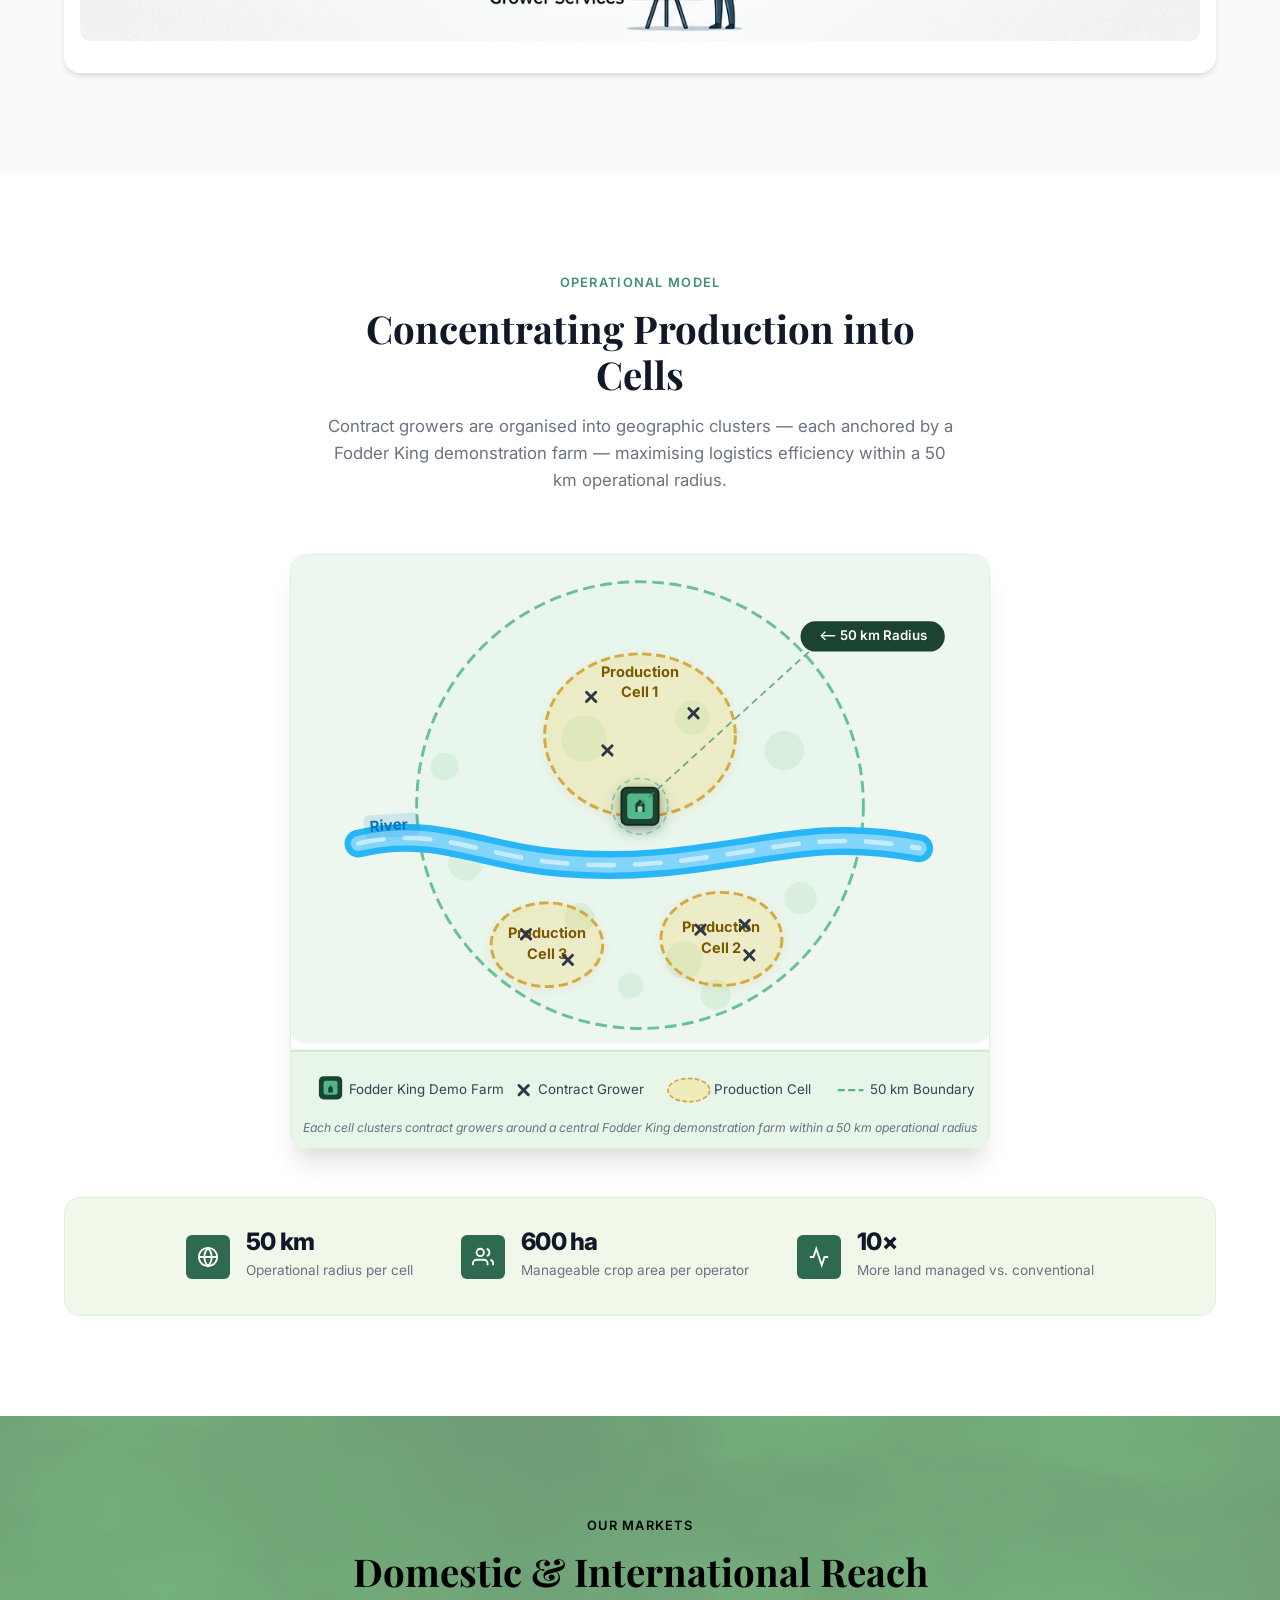
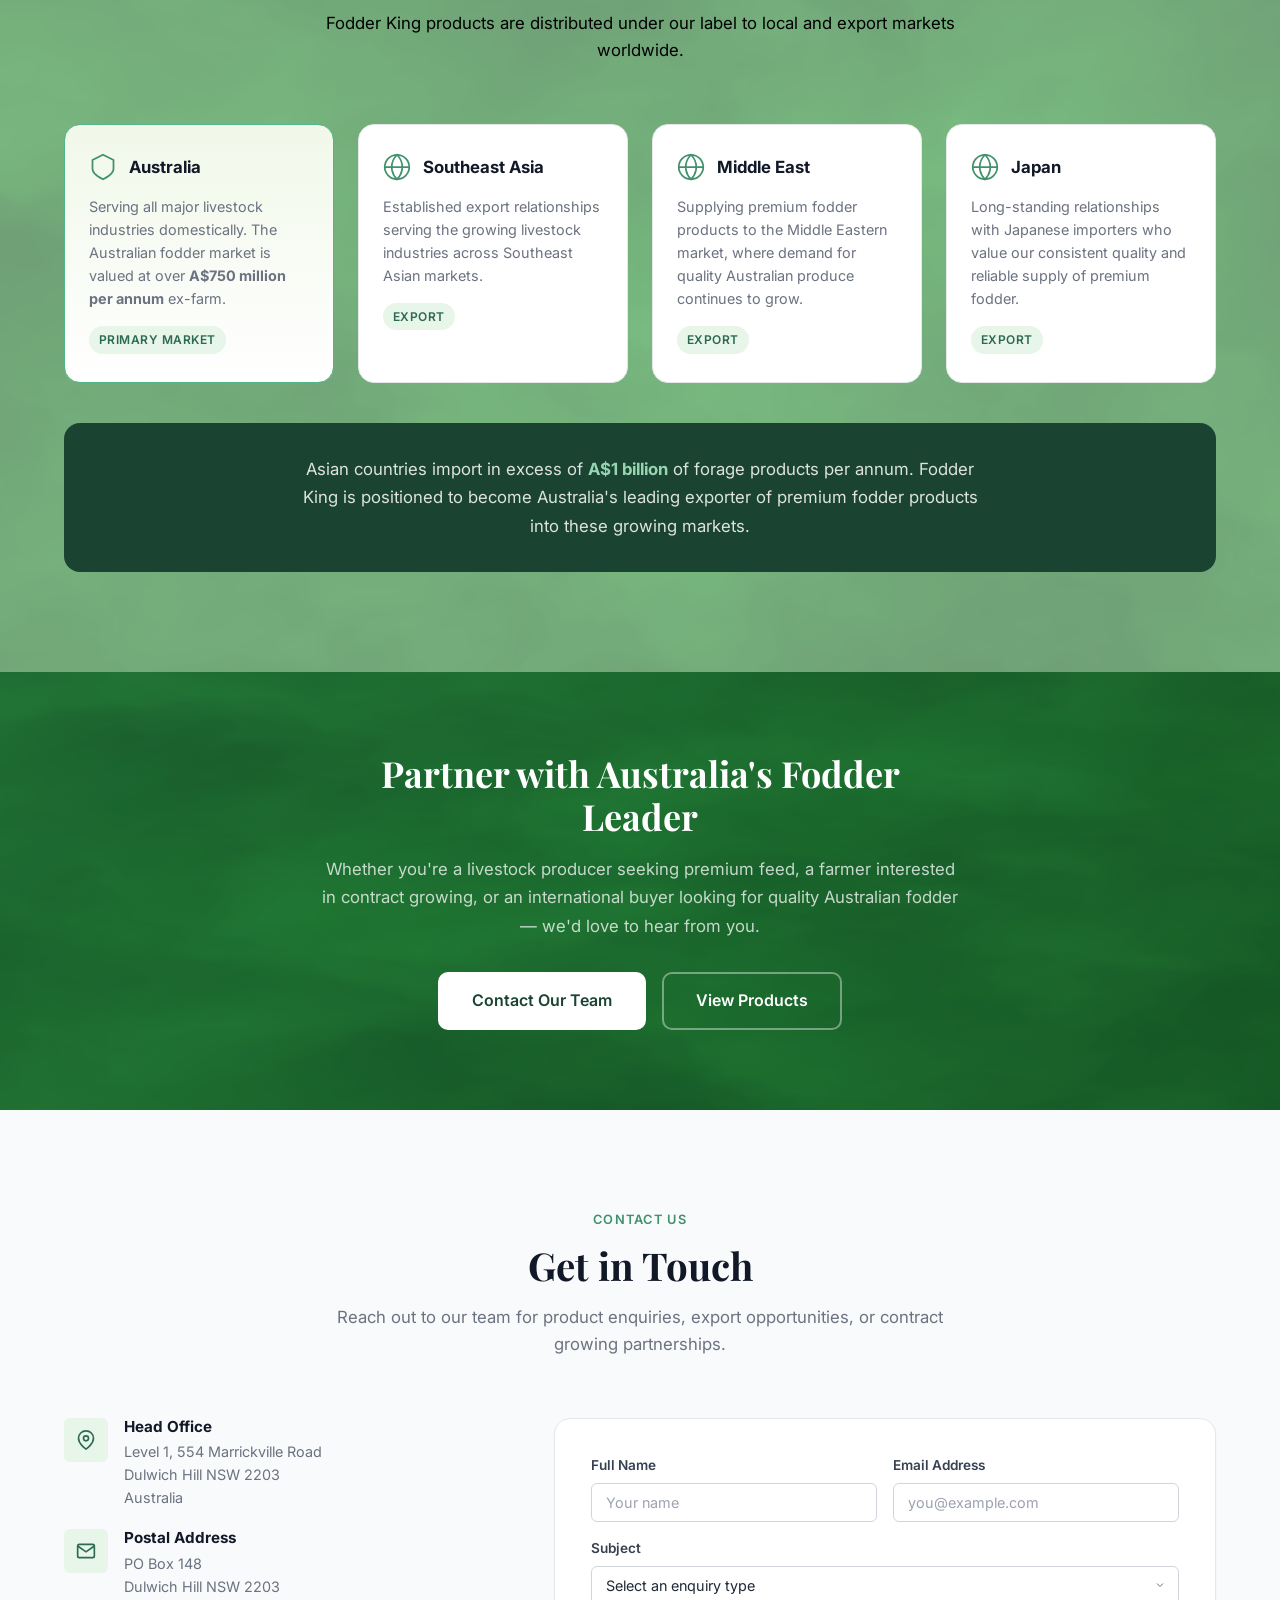
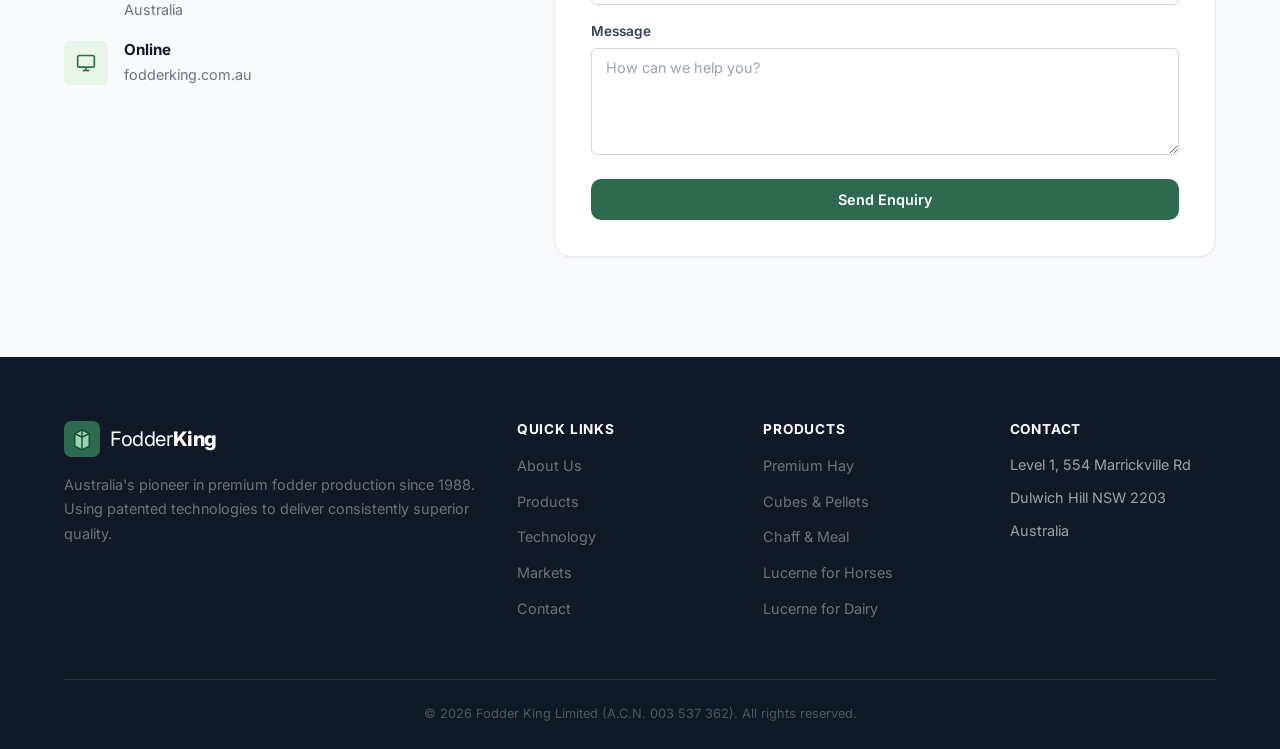
==== commit 912bc3dc: "Merge fe78057150652328d806853240db4e1f3473cf54 into 3d20fa30d2fd33f5cfddcd93875d26a18eaec921" ====
--- a/index.html
+++ b/index.html
@@ -11,6 +11,9 @@
   <link rel="stylesheet" href="styles.css">
 </head>
 <body>
+  <!-- Fluid Particles Background -->
+  <canvas id="particleCanvas"></canvas>
+
   <!-- Navigation -->
   <nav class="navbar" id="navbar">
     <div class="container nav-container">
--- a/styles.css
+++ b/styles.css
@@ -49,6 +49,17 @@
   --transition: 0.3s cubic-bezier(0.4, 0, 0.2, 1);
 }
 
+/* Particle Canvas Background */
+#particleCanvas {
+  position: fixed;
+  top: 0;
+  left: 0;
+  width: 100%;
+  height: 100%;
+  z-index: 0;
+  pointer-events: none;
+}
+
 /* Reset & Base */
 *, *::before, *::after {
   margin: 0;
@@ -69,6 +80,8 @@
   background-color: var(--white);
   -webkit-font-smoothing: antialiased;
   -moz-osx-font-smoothing: grayscale;
+  position: relative;
+  z-index: 1;
 }
 
 img {
